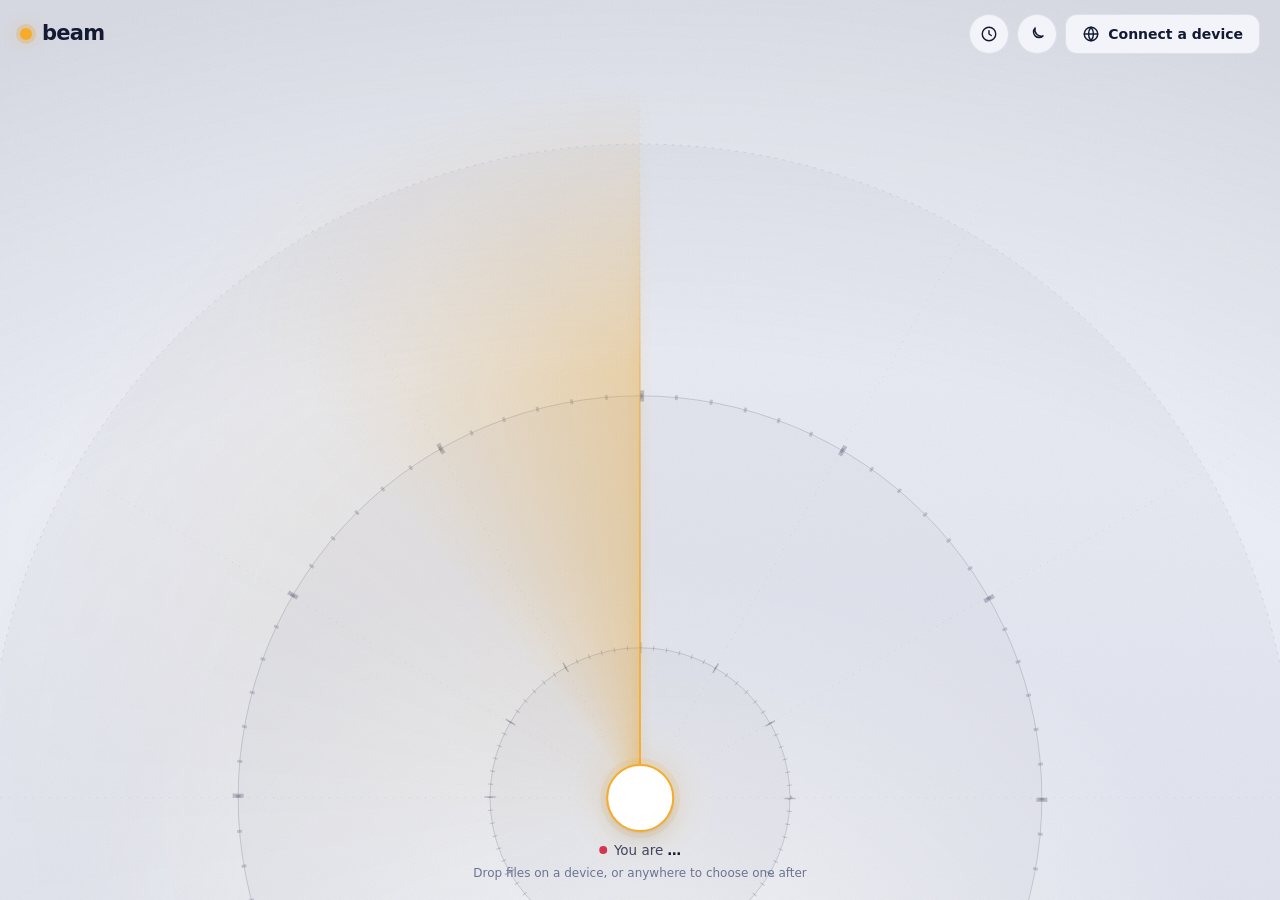
==== web/static/index.html @ 7c1e7cc0 "feat(web): drop files anywhere to stage them, then pick the device Dropping on a peer still sends im" ====
<!DOCTYPE html>
<html lang="en" data-theme="dark">
<head>
  <meta charset="utf-8">
  <meta name="viewport" content="width=device-width, initial-scale=1, viewport-fit=cover">
  <meta name="color-scheme" content="dark light">
  <meta name="theme-color" content="#05070d" media="(prefers-color-scheme: dark)">
  <meta name="theme-color" content="#e6e9f3" media="(prefers-color-scheme: light)">
  <title>beam — drop files between devices</title>
  <link rel="icon" href="data:image/svg+xml,%3Csvg xmlns='http://www.w3.org/2000/svg' viewBox='0 0 32 32'%3E%3Ccircle cx='16' cy='16' r='6' fill='%23F5B84B'/%3E%3Ccircle cx='16' cy='16' r='11' fill='none' stroke='%23F5B84B' stroke-opacity='.45' stroke-width='2'/%3E%3Ccircle cx='16' cy='16' r='15' fill='none' stroke='%23F5B84B' stroke-opacity='.2' stroke-width='1.5'/%3E%3C/svg%3E">
  <script>
    (function () {
      var t = "dark";
      try { t = localStorage.getItem("beam:theme") || (matchMedia("(prefers-color-scheme: light)").matches ? "light" : "dark"); } catch (e) {}
      document.documentElement.dataset.theme = t;
    })();
  </script>
  <link rel="manifest" href="manifest.json">
  <link rel="apple-touch-icon" href="icon-192.png">
  <meta name="mobile-web-app-capable" content="yes">
  <meta name="apple-mobile-web-app-capable" content="yes">
  <meta name="apple-mobile-web-app-title" content="beam">
  <link rel="stylesheet" href="style.css">
</head>
<body>

<div class="app">
  <header class="bar">
    <a class="brand" href="./" aria-label="beam"><span class="brand-mark" aria-hidden="true"></span>beam</a>
    <div class="bar-end">
      <button id="codePill" class="pill" type="button" hidden title="Show the code and QR">
        <span class="pill-dot" aria-hidden="true"></span><span class="pill-label">Code</span><b id="codePillText"></b>
      </button>
      <button id="historyBtn" class="btn btn-ghost btn-icon" type="button" aria-label="Transfer history" title="History">
        <svg class="i" viewBox="0 0 24 24" aria-hidden="true"><path d="M12 21a9 9 0 1 0 0-18 9 9 0 0 0 0 18zM12 7.5V12l3 2"/></svg>
      </button>
      <button id="themeBtn" class="btn btn-ghost btn-icon" type="button" aria-label="Switch to light theme">
        <svg class="i i-sun" viewBox="0 0 24 24" aria-hidden="true"><circle cx="12" cy="12" r="4"/><path d="M12 2v2M12 20v2M2 12h2M20 12h2M4.9 4.9l1.4 1.4M17.7 17.7l1.4 1.4M4.9 19.1l1.4-1.4M17.7 6.3l1.4-1.4"/></svg>
        <svg class="i i-moon" viewBox="0 0 24 24" aria-hidden="true"><path d="M20 14.5A8.5 8.5 0 0 1 9.5 4a7 7 0 1 0 10.5 10.5Z"/></svg>
      </button>
      <button id="netBtn" class="btn btn-ghost" type="button" aria-label="Connect a device on another network">
        <svg class="i" viewBox="0 0 24 24" aria-hidden="true"><circle cx="12" cy="12" r="9"/><path d="M3 12h18M12 3a14 14 0 0 1 0 18M12 3a14 14 0 0 0 0 18"/></svg>
        <span>Connect a device</span>
      </button>
    </div>
  </header>

  <main class="stage">
    <section id="field" class="field" aria-label="Nearby devices">
      <div class="radar" aria-hidden="true">
        <svg id="rings" class="rings"></svg>
        <div id="sweep" class="sweep"></div>
        <div class="pulse"></div>
        <div class="pulse p2"></div>
      </div>
      <svg id="beams" class="beams" aria-hidden="true"></svg>
      <div id="peers" class="peers" role="list"></div>


      <div id="dropHint" class="drop-hint" aria-hidden="true"><span>Drop on a device to send now, or anywhere to pick a device after</span></div>

      <div id="shareBar" class="share-bar" role="status" hidden>
        <span><span id="shareVerb">Tap a device to send</span> <b id="shareWhat"></b></span>
        <button id="shareCancel" class="btn btn-ghost" type="button">Cancel</button>
      </div>

      <div class="self">
        <button id="selfBtn" class="self-btn" type="button" aria-label="Edit your name and avatar">
          <span id="selfNode" class="self-node" aria-hidden="true"><span id="selfEmoji"></span></span>
          <span class="self-edit" aria-hidden="true"><svg class="i" viewBox="0 0 24 24"><path d="M4 20h4L18 10l-4-4L4 16zM13 7l4 4"/></svg></span>
        </button>
        <p class="self-meta">
          <span id="connState" class="conn" data-state="off" role="status" aria-label="Connecting"></span>
          <span>You are <strong id="selfName" class="self-name">…</strong></span>
        </p>
        <p id="selfHint" class="self-hint">Drop files on a device, or anywhere to choose one after</p>
      </div>
    </section>
  </main>
</div>

<aside id="panel" class="panel" hidden aria-label="Transfers">
  <button id="panelToggle" class="panel-head" type="button" aria-expanded="true" aria-controls="panelList">
    <span class="panel-title">Transfers</span>
    <span id="panelSum" class="panel-sum"></span>
    <svg class="i panel-chev" viewBox="0 0 24 24" aria-hidden="true"><path d="M6 9l6 6 6-6"/></svg>
  </button>
  <div class="panel-bar" aria-hidden="true"><i id="panelBar"></i></div>
  <ul id="panelList" class="panel-list"></ul>
</aside>

<dialog id="offerModal" class="modal offer" aria-labelledby="offerTitle">
  <div id="offerEmoji" class="offer-from" aria-hidden="true"></div>
  <h2 id="offerTitle" class="modal-title"><b id="offerSender"></b> wants to send you a file</h2>
  <img id="offerPreview" class="offer-preview" alt="" hidden>
  <div class="offer-file">
    <span id="offerIcon" class="tr-icon" aria-hidden="true"></span>
    <span>
      <span id="offerName" class="offer-name"></span><br>
      <span id="offerSize" class="offer-size"></span>
    </span>
  </div>
  <div class="modal-actions">
    <button id="offerDecline" class="btn btn-ghost" type="button">Decline</button>
    <button id="offerAccept" class="btn btn-primary" type="button" autofocus>Accept</button>
  </div>
  <div class="offer-timer" aria-hidden="true"><i id="offerTimer"></i><span id="offerLeft"></span></div>
  <p id="offerQueue" class="offer-queue" hidden></p>
</dialog>

<dialog id="netModal" class="modal" aria-labelledby="netTitle">
  <h2 id="netTitle" class="modal-title">Connect a device on another network</h2>
  <p class="modal-lead">On the other device, open beam and enter this code, or scan the QR.</p>
  <div class="code-block">
    <output id="roomCode" class="code is-loading" aria-live="polite" aria-label="Your code"><b style="--i:0"></b><b style="--i:1"></b><b style="--i:2"></b><b style="--i:3"></b></output>
    <div id="qr" class="qr" role="img" aria-label="QR code to join this room"></div>
  </div>
  <p class="code-note">
    <span>Expires in <b id="codeLeft" class="code-left">10:00</b> unless someone joins</span>
    <button id="copyLink" class="btn btn-ghost" type="button">
      <svg class="i" viewBox="0 0 24 24" aria-hidden="true"><path d="M10 14a4 4 0 0 0 5.7 0l3-3a4 4 0 0 0-5.7-5.7L11.5 6.8"/><path d="M14 10a4 4 0 0 0-5.7 0l-3 3a4 4 0 0 0 5.7 5.7l1.5-1.5"/></svg>
      Copy link
    </button>
  </p>
  <div class="or" aria-hidden="true">or enter a code from another device</div>
  <form id="joinForm" class="join-row">
    <input id="joinInput" class="join-input" maxlength="4" autocomplete="off" autocapitalize="characters" inputmode="text"
           spellcheck="false" placeholder="ABCD" aria-label="Code from another device">
    <button class="btn btn-primary" type="submit">Join</button>
  </form>
  <button id="netClose" class="modal-x" type="button" aria-label="Close">
    <svg class="i" viewBox="0 0 24 24" aria-hidden="true"><path d="M6 6l12 12M18 6L6 18"/></svg>
  </button>
</dialog>

<dialog id="historyModal" class="modal modal-wide" aria-labelledby="historyTitle">
  <h2 id="historyTitle" class="modal-title">History</h2>
  <p class="modal-lead">Files stay on the device that received them. This list is only on this browser.</p>
  <p id="historyEmpty" class="history-empty">Nothing yet. Files you send or receive show up here.</p>
  <ul id="historyList" class="history-list"></ul>
  <div class="modal-actions">
    <button id="historyClear" class="btn btn-ghost" type="button" hidden>Clear</button>
    <button id="historyClose" class="btn btn-primary" type="button">Close</button>
  </div>
</dialog>

<dialog id="profileModal" class="modal" aria-labelledby="profileTitle">
  <h2 id="profileTitle" class="modal-title">Your device</h2>
  <p class="modal-lead">This is how other devices see you. It stays the same in this browser.</p>
  <div class="prof-row">
    <span id="profPreview" class="prof-preview" aria-hidden="true"></span>
    <span class="prof-field">
      <input id="profName" class="prof-name" maxlength="32" autocomplete="nickname" spellcheck="false" aria-label="Device name" placeholder="Device name" aria-describedby="profCount">
      <span id="profCount" class="prof-count" aria-live="polite">0 / 32</span>
    </span>
  </div>
  <div id="profEmojis" class="emoji-grid" role="radiogroup" aria-label="Avatar"></div>
  <div class="modal-actions">
    <button id="profCancel" class="btn btn-ghost" type="button">Cancel</button>
    <button id="profSave" class="btn btn-primary" type="button">Save</button>
  </div>
</dialog>

<dialog id="snipModal" class="modal" aria-labelledby="snipTitle">
  <h2 id="snipTitle" class="modal-title">Send a note to <b id="snipTo"></b></h2>
  <p class="modal-lead">A link, an address, a one‑time code. It shows up on their screen right away.</p>
  <textarea id="snipText" class="snip-text" rows="4" maxlength="8000" placeholder="Type or paste here" aria-label="Note"></textarea>
  <p class="snip-count"><span id="snipCount">0</span> / 8000</p>
  <div class="modal-actions">
    <button id="snipCancel" class="btn btn-ghost" type="button">Cancel</button>
    <button id="snipSend" class="btn btn-primary" type="button">Send note</button>
  </div>
</dialog>

<dialog id="snipRecvModal" class="modal" aria-labelledby="snipRecvTitle">
  <h2 id="snipRecvTitle" class="modal-title">Note from <b id="snipFrom"></b></h2>
  <pre id="snipRecvText" class="snip-recv" tabindex="0"></pre>
  <div class="modal-actions">
    <button id="snipRecvClose" class="btn btn-ghost" type="button">Close</button>
    <a id="snipOpen" class="btn btn-ghost" target="_blank" rel="noopener noreferrer" hidden>Open link</a>
    <button id="snipCopy" class="btn btn-primary" type="button">Copy</button>
  </div>
</dialog>

<div id="tabGate" class="gate" role="dialog" aria-modal="true" aria-labelledby="gateTitle" hidden>
  <div class="gate-card">
    <span class="brand-mark" aria-hidden="true"></span>
    <h2 id="gateTitle" class="modal-title">beam is open in another tab</h2>
    <p id="gateBody" class="modal-lead"></p>
    <div class="modal-actions">
      <button id="gateUse" class="btn btn-primary" type="button">Use this tab instead</button>
    </div>
  </div>
</div>

<div id="toasts" class="toasts" aria-live="polite" popover="manual"></div>
<input type="file" id="filePicker" multiple hidden>

<template id="peerT">
  <div class="peer" role="listitem">
    <div class="peer-body">
      <button class="peer-hit" type="button">
        <span class="avatar">
          <svg class="ring" viewBox="0 0 100 100" aria-hidden="true">
            <circle class="ring-track" cx="50" cy="50" r="46"></circle>
            <circle class="ring-fill" cx="50" cy="50" r="46"></circle>
          </svg>
          <span class="peer-emoji" aria-hidden="true"></span>
          <span class="peer-pct" hidden></span>
          <span class="peer-dir" aria-hidden="true"></span>
        </span>
        <span class="peer-name"></span>
        <span class="peer-sub"></span>
      </button>
      <button class="note-btn" type="button">
        <svg class="i" viewBox="0 0 24 24" aria-hidden="true"><path d="M4 5h16v11H9l-5 4z"/><path d="M8 9h8M8 12.5h5"/></svg>
      </button>
    </div>
  </div>
</template>

<template id="rowT">
  <li class="tr">
    <span class="tr-icon" aria-hidden="true"></span>
    <span class="tr-name"></span>
    <span class="tr-meta"></span>
    <span class="tr-tags"></span>
    <span class="tr-act"></span>
    <svg class="tr-graph" viewBox="0 0 100 24" preserveAspectRatio="none" aria-hidden="true" hidden><polygon points=""></polygon><polyline points=""></polyline></svg>
    <span class="tr-bar" aria-hidden="true"><i></i></span>
  </li>
</template>

<script src="qr.min.js"></script>
<script type="module" src="js/app.js"></script>
</body>
</html>
---- web/static/style.css ----
:root {
  color-scheme: dark;
  --bg-0: #05070d;
  --bg-1: #0b1020;
  --bg-2: #141c38;
  --surface: #121829;
  --surface-2: #192139;
  --surface-3: #222c4b;
  --edge: rgba(215, 225, 255, 0.09);
  --edge-2: rgba(215, 225, 255, 0.16);
  --ink: #edf0fb;
  --ink-2: #c2c8dd;
  --muted: #858ca8;
  --beam: #ffc466;
  --beam-2: #ffb340;
  --beam-ink: #1c1300;
  --beam-text: #ffc466;
  --beam-10: rgba(255, 196, 102, 0.10);
  --beam-20: rgba(255, 196, 102, 0.20);
  --beam-40: rgba(255, 196, 102, 0.40);
  --ok: #52e3a0;
  --ok-20: rgba(82, 227, 160, 0.22);
  --bad: #ff7b8c;
  --bad-20: rgba(255, 123, 140, 0.22);
  --ring: rgba(215, 225, 255, 0.09);
  --ring-2: rgba(215, 225, 255, 0.16);
  --tick: rgba(215, 225, 255, 0.22);
  --zone: rgba(215, 225, 255, 0.022);
  --sweep-trail: rgba(255, 196, 102, 0.05);
  --sweep-edge: rgba(255, 196, 102, 0.30);
  --vignette: rgba(0, 0, 0, 0.42);
  --pulse-a: rgba(255, 196, 102, 0.14);
  --pulse-b: rgba(255, 196, 102, 0.34);
  --shadow-1: 0 1px 2px rgba(0, 0, 0, 0.4), 0 10px 28px -10px rgba(0, 0, 0, 0.55);
  --shadow-2: 0 2px 4px rgba(0, 0, 0, 0.4), 0 28px 64px -18px rgba(0, 0, 0, 0.75);
  --noise-a: 0.05;
  --font: "Inter Variable", Inter, "SF Pro Text", -apple-system, "Segoe UI Variable Text", "Segoe UI", Roboto, system-ui, sans-serif;
  --mono: ui-monospace, "SF Mono", "Cascadia Code", "JetBrains Mono", Menlo, Consolas, monospace;
  --r-sm: 10px;
  --r-md: 14px;
  --r-lg: 20px;
  --r-xl: 28px;
  --ease: cubic-bezier(0.22, 1, 0.36, 1);
  --spring: cubic-bezier(0.34, 1.4, 0.64, 1);
  --fast: 140ms;
  --base: 240ms;
  --slow: 520ms;
  --safe-t: env(safe-area-inset-top, 0px);
  --safe-b: env(safe-area-inset-bottom, 0px);
}

[data-theme="light"] {
  color-scheme: light;
  --bg-0: #e6e9f3;
  --bg-1: #f3f5fb;
  --bg-2: #ffffff;
  --surface: #ffffff;
  --surface-2: #f2f4fa;
  --surface-3: #e7eaf4;
  --edge: rgba(20, 28, 60, 0.09);
  --edge-2: rgba(20, 28, 60, 0.16);
  --ink: #131a32;
  --ink-2: #3d4566;
  --muted: #6b7391;
  --beam: #f7ab2a;
  --beam-2: #e99a10;
  --beam-text: #9a6300;
  --beam-10: rgba(233, 154, 16, 0.10);
  --beam-20: rgba(233, 154, 16, 0.22);
  --beam-40: rgba(233, 154, 16, 0.42);
  --ok: #128a52;
  --ok-20: rgba(18, 138, 82, 0.16);
  --bad: #d3364f;
  --bad-20: rgba(211, 54, 79, 0.15);
  --ring: rgba(20, 28, 60, 0.09);
  --ring-2: rgba(20, 28, 60, 0.16);
  --tick: rgba(20, 28, 60, 0.22);
  --zone: rgba(20, 28, 60, 0.025);
  --sweep-trail: rgba(233, 154, 16, 0.05);
  --sweep-edge: rgba(233, 154, 16, 0.32);
  --vignette: rgba(20, 28, 60, 0.12);
  --pulse-a: rgba(233, 154, 16, 0.08);
  --pulse-b: rgba(233, 154, 16, 0.2);
  --shadow-1: 0 1px 2px rgba(20, 28, 60, 0.08), 0 10px 28px -10px rgba(20, 28, 60, 0.2);
  --shadow-2: 0 2px 4px rgba(20, 28, 60, 0.08), 0 28px 64px -18px rgba(20, 28, 60, 0.35);
  --noise-a: 0.07;
}

*, *::before, *::after { box-sizing: border-box; }
[hidden] { display: none !important; }

html, body { height: 100%; }

body {
  margin: 0;
  font: 15px/1.5 var(--font);
  color: var(--ink);
  background:
    radial-gradient(70vmax 50vmax at 50% 108%, var(--bg-2) 0%, transparent 65%),
    linear-gradient(180deg, var(--bg-1) 0%, var(--bg-0) 100%);
  background-attachment: fixed;
  overflow: hidden;
  -webkit-tap-highlight-color: transparent;
  -webkit-font-smoothing: antialiased;
  text-rendering: optimizeLegibility;
  transition: background var(--slow) ease, color var(--slow) ease;
}

body::before {
  content: "";
  position: fixed;
  inset: 0;
  z-index: 0;
  pointer-events: none;
  opacity: var(--noise-a);
  background-image: url("data:image/svg+xml,%3Csvg xmlns='http://www.w3.org/2000/svg' width='180' height='180'%3E%3Cfilter id='n'%3E%3CfeTurbulence type='fractalNoise' baseFrequency='0.85' numOctaves='2' stitchTiles='stitch'/%3E%3CfeColorMatrix type='saturate' values='0'/%3E%3C/filter%3E%3Crect width='100%25' height='100%25' filter='url(%23n)'/%3E%3C/svg%3E");
}

.i { width: 18px; height: 18px; fill: none; stroke: currentColor; stroke-width: 1.9; stroke-linecap: round; stroke-linejoin: round; flex: 0 0 auto; }
.mono { font-family: var(--mono); font-variant-numeric: tabular-nums; }
.muted { color: var(--muted); }
.sr-only { position: absolute; width: 1px; height: 1px; overflow: hidden; clip: rect(0 0 0 0); white-space: nowrap; }

:focus-visible { outline: 2px solid var(--beam); outline-offset: 3px; border-radius: 6px; }

.btn {
  appearance: none;
  font: inherit;
  font-weight: 600;
  font-size: 14px;
  color: var(--ink);
  border: 1px solid transparent;
  border-radius: 12px;
  height: 40px;
  padding: 0 16px;
  cursor: pointer;
  display: inline-flex;
  align-items: center;
  justify-content: center;
  gap: 8px;
  white-space: nowrap;
  user-select: none;
  transition: transform var(--fast) ease, background var(--fast) ease, border-color var(--fast) ease, box-shadow var(--fast) ease, filter var(--fast) ease;
}
.btn:active { transform: scale(0.96); }
.btn:disabled { opacity: 0.5; cursor: default; }

.btn-primary {
  background: linear-gradient(180deg, var(--beam) 0%, var(--beam-2) 100%);
  color: var(--beam-ink);
  box-shadow: inset 0 1px 0 rgba(255, 255, 255, 0.35), 0 8px 20px -8px var(--beam-40);
}
.btn-primary:hover { filter: brightness(1.06); }

.btn-ghost { background: var(--surface-2); border-color: var(--edge); }
.btn-ghost:hover { background: var(--surface-3); border-color: var(--edge-2); }

.btn-icon { width: 40px; padding: 0; border-radius: 50%; }

.btn-danger { background: var(--bad-20); color: var(--bad); }
.btn-danger:hover { filter: brightness(1.1); }

.app {
  position: relative;
  z-index: 1;
  height: 100dvh;
  display: flex;
  flex-direction: column;
}
.app::after { content: ""; position: absolute; inset: 0; z-index: -1; pointer-events: none; background: radial-gradient(115% 105% at 50% 100%, transparent 58%, var(--vignette) 100%); }

.bar {
  display: flex;
  align-items: center;
  justify-content: space-between;
  gap: 12px;
  padding: calc(14px + var(--safe-t)) 20px 6px;
}

.brand {
  display: inline-flex;
  align-items: center;
  gap: 10px;
  font-weight: 800;
  font-size: 21px;
  letter-spacing: -0.035em;
  color: var(--ink);
  text-decoration: none;
  user-select: none;
}
.brand-mark {
  width: 12px;
  height: 12px;
  border-radius: 50%;
  background: var(--beam);
  box-shadow: 0 0 0 4px var(--beam-20), 0 0 18px var(--beam-40);
}

.bar-end { display: flex; align-items: center; gap: 8px; }

.pill {
  appearance: none;
  font: inherit;
  font-size: 13px;
  color: var(--ink-2);
  background: var(--beam-10);
  border: 1px solid var(--beam-20);
  border-radius: 999px;
  height: 34px;
  padding: 0 12px 0 10px;
  display: inline-flex;
  align-items: center;
  gap: 8px;
  cursor: pointer;
  animation: pop var(--base) var(--spring) both;
}
.pill b { font-family: var(--mono); font-weight: 700; color: var(--beam-text); letter-spacing: 0.1em; }
.pill-dot { width: 7px; height: 7px; border-radius: 50%; background: var(--beam); box-shadow: 0 0 8px var(--beam); }

#themeBtn .i-moon, [data-theme="light"] #themeBtn .i-sun { display: none; }
[data-theme="light"] #themeBtn .i-moon { display: block; }

.stage { flex: 1; min-height: 0; display: flex; }

.field {
  position: relative;
  flex: 1;
  min-height: 0;
  overflow: hidden;
}

.radar, .beams, .peers { position: absolute; inset: 0; }
.radar { pointer-events: none; opacity: 0; animation: fade-in 1200ms ease 100ms both; }
.rings { width: 100%; height: 100%; display: block; overflow: visible; }
.zone { fill: var(--zone); stroke: none; }
.ring-line { fill: none; stroke: var(--ring-2); stroke-width: 1; }
.ring-line.is-outer { stroke: var(--ring); stroke-dasharray: 3 5; }
.tick { fill: none; stroke: var(--tick); stroke-width: 5; stroke-dasharray: 0.4 4.6; opacity: 0.8; }
.tick-major { fill: none; stroke: var(--tick); stroke-width: 11; stroke-dasharray: 0.6 29.4; }
.spoke { stroke: var(--ring); stroke-width: 1; stroke-dasharray: 1 7; }

.sweep {
  position: absolute;
  border-radius: 50%;
  background: conic-gradient(from 0deg, transparent 0deg, transparent 240deg, var(--sweep-trail) 320deg, var(--sweep-edge) 360deg);
  -webkit-mask: radial-gradient(circle closest-side, #000 60%, transparent 100%);
  mask: radial-gradient(circle closest-side, #000 60%, transparent 100%);
  animation: spin 7s linear infinite;
  transition: opacity var(--slow) ease;
}
.sweep::after {
  content: "";
  position: absolute;
  left: calc(50% - 1px);
  top: 0;
  width: 2px;
  height: 50%;
  background: linear-gradient(to top, var(--beam), var(--beam-40) 50%, transparent 92%);
  box-shadow: 0 0 12px var(--beam-40);
}
.field.has-peers .sweep { opacity: 0.55; }

.pulse {
  position: absolute;
  width: var(--d, 600px);
  height: var(--d, 600px);
  margin: calc(var(--d, 600px) / -2) 0 0 calc(var(--d, 600px) / -2);
  border-radius: 50%;
  background: radial-gradient(circle closest-side, transparent 93%, var(--pulse-a) 96.5%, var(--pulse-b) 98.2%, transparent 100%);
  opacity: 0;
  animation: pulse 4.4s ease-out infinite;
}
.pulse.p2 { animation-delay: -2.2s; }
.field.has-peers .pulse { animation-duration: 7s; }
.field.has-peers .pulse.p2 { animation-delay: -3.5s; }

.beams { pointer-events: none; overflow: visible; }
.beams line { stroke-linecap: round; }
.beam-glow { stroke: var(--beam); stroke-width: 16; opacity: 0.16; filter: blur(6px); }
.beam-base { stroke: var(--beam); stroke-width: 2; opacity: 0.45; stroke-dasharray: 1; stroke-dashoffset: 1; animation: draw 600ms var(--ease) forwards; }
.beam-line { stroke: var(--beam); stroke-width: 2.5; stroke-dasharray: 4 12; animation: flow 600ms linear infinite; opacity: 0.9; }
.beam.is-recv .beam-line { animation-direction: reverse; }
.beam-dot { fill: var(--beam); r: 4; filter: drop-shadow(0 0 6px var(--beam)); animation: travel 1.3s linear infinite; }
.beam-dot:nth-child(5) { animation-delay: -0.43s; }
.beam-dot:nth-child(6) { animation-delay: -0.87s; }
.beam { animation: fade-in var(--base) ease both; }
.self-node.is-busy { animation: glow 1.8s ease-in-out infinite; }
.self-node.flash-link { animation: pulse-link 900ms ease; }
.peer.flash-link .avatar { animation: pulse-link 900ms ease; border-color: var(--beam); }

.self {
  position: absolute;
  left: 50%;
  bottom: calc(18px + var(--safe-b));
  transform: translateX(-50%);
  display: flex;
  flex-direction: column;
  align-items: center;
  gap: 8px;
  z-index: 3;
  text-align: center;
  animation: rise var(--slow) var(--ease) backwards;
  transition: bottom var(--base) var(--ease), opacity var(--base) ease;
}
.self-btn { appearance: none; background: none; border: 0; padding: 0; position: relative; cursor: pointer; border-radius: 50%; color: inherit; }
.self-btn:hover .self-node { transform: scale(1.05); }
.self-edit {
  position: absolute;
  right: -2px;
  bottom: -2px;
  width: 24px;
  height: 24px;
  border-radius: 50%;
  background: var(--surface-2);
  border: 1px solid var(--edge-2);
  color: var(--muted);
  display: grid;
  place-items: center;
  opacity: 0;
  transform: scale(0.8);
  transition: opacity var(--fast), transform var(--base) var(--spring);
}
.self-edit .i { width: 13px; height: 13px; }
.self-btn:hover .self-edit, .self-btn:focus-visible .self-edit { opacity: 1; transform: none; }
@media (hover: none) { .self-edit { opacity: 1; transform: none; } }
.self-node {
  transition: transform var(--base) var(--spring), box-shadow var(--base);
  width: 68px;
  height: 68px;
  border-radius: 50%;
  background: var(--surface);
  border: 2px solid var(--beam);
  box-shadow: 0 0 0 6px var(--beam-10), 0 0 44px var(--beam-20), var(--shadow-1);
  display: grid;
  place-items: center;
  font-size: 30px;
  line-height: 1;
}
.self-meta { margin: 0; font-size: 13.5px; color: var(--ink-2); display: flex; align-items: center; gap: 7px; }
.self-name { color: var(--ink); font-weight: 650; }
.self-hint { margin: -4px 0 0; font-size: 12px; color: var(--muted); }
.share-bar { position: absolute; top: 14px; left: 50%; transform: translateX(-50%); z-index: 4; display: flex; align-items: center; gap: 12px; padding: 8px 8px 8px 16px; border-radius: 999px; background: var(--surface-2); border: 1px solid var(--edge); font-size: 13.5px; max-width: calc(100% - 32px); white-space: nowrap; }
.share-bar b { overflow: hidden; text-overflow: ellipsis; }

.conn { width: 8px; height: 8px; border-radius: 50%; background: var(--ok); box-shadow: 0 0 8px var(--ok); transition: background var(--base), box-shadow var(--base); }
.conn[data-state="off"] { background: var(--bad); box-shadow: none; animation: blink 1.1s ease infinite; }

.peers { pointer-events: none; }

.peer {
  --x: 50%;
  --y: 50%;
  position: absolute;
  left: 0;
  top: 0;
  width: 116px;
  transform: translate(calc(var(--x) - 50%), calc(var(--y) - 50%));
  transition: transform var(--slow) var(--spring);
  pointer-events: auto;
  will-change: transform;
}
.peer-body { display: flex; flex-direction: column; align-items: center; animation: peer-in var(--slow) var(--spring) both; }
.peer.is-leaving { pointer-events: none; }
.peer.is-leaving .peer-body { animation: peer-out var(--base) ease both; }

.peer-hit {
  appearance: none;
  font: inherit;
  color: inherit;
  background: none;
  border: 0;
  padding: 10px 6px 8px;
  width: 100%;
  border-radius: var(--r-lg);
  cursor: pointer;
  display: flex;
  flex-direction: column;
  align-items: center;
  gap: 9px;
  transition: background var(--fast) ease;
}
.peer-hit:hover { background: var(--beam-10); }
.peer-hit:focus-visible { outline-offset: -2px; }

.avatar {
  position: relative;
  width: 76px;
  height: 76px;
  border-radius: 50%;
  background: var(--surface);
  border: 1px solid var(--edge-2);
  box-shadow: var(--shadow-1);
  display: grid;
  place-items: center;
  transition: transform var(--base) var(--spring), box-shadow var(--base) ease, border-color var(--fast) ease;
}
.peer-hit:hover .avatar { transform: translateY(-3px); box-shadow: 0 0 0 4px var(--beam-10), var(--shadow-2); border-color: var(--beam-40); }
.peer-emoji { font-size: 34px; line-height: 1; transition: opacity var(--base), transform var(--base) var(--spring); }
.peer-pct { position: absolute; inset: 0; display: grid; place-items: center; font-size: 15px; font-weight: 700; letter-spacing: -0.02em; font-variant-numeric: tabular-nums; }
.peer-dir { position: absolute; right: -2px; bottom: -2px; width: 24px; height: 24px; border-radius: 50%; background: var(--beam); color: var(--beam-ink); display: none; place-items: center; box-shadow: 0 0 0 2px var(--surface); }
.peer-dir .i { width: 14px; height: 14px; stroke-width: 2.4; }

.ring { position: absolute; inset: -7px; width: calc(100% + 14px); height: calc(100% + 14px); transform: rotate(-90deg); }
.ring circle { fill: none; stroke-width: 4; stroke-linecap: round; }
.ring-track { stroke: transparent; transition: stroke var(--base); }
.ring-fill { stroke: var(--beam); stroke-dasharray: 289; stroke-dashoffset: 289; transition: stroke-dashoffset 200ms linear; }

.peer.is-busy .ring-track { stroke: var(--ring-2); }
.peer.is-busy .avatar { border-color: var(--beam-40); box-shadow: 0 0 0 6px var(--beam-10), 0 0 40px var(--beam-20), var(--shadow-1); }
.peer.is-busy .peer-emoji { opacity: 0.12; transform: scale(0.85); }
.peer.is-busy .peer-dir { display: grid; }
.peer.is-busy .peer-sub { color: var(--beam-text); }
.peer.is-waiting .ring-fill { stroke-dasharray: 34 255; animation: orbit 1.3s linear infinite; }

.peer-name { font-weight: 650; font-size: 13.5px; line-height: 1.2; max-width: 100%; text-align: center; text-wrap: balance; }
.peer-sub { font-size: 12px; color: var(--muted); min-height: 16px; display: flex; align-items: center; gap: 5px; font-variant-numeric: tabular-nums; white-space: nowrap; }
.peer-sub .i { width: 13px; height: 13px; }

.peer.is-target .avatar, .peer.is-target .peer-hit:hover .avatar {
  transform: scale(1.1);
  border-color: var(--beam);
  box-shadow: 0 0 0 5px var(--beam-20), 0 0 40px var(--beam-20);
}
.peer.flash-ok .avatar { animation: pulse-ok 900ms ease; }
.peer.flash-bad .avatar { animation: shake 400ms ease; }

.note-btn {
  position: absolute;
  top: 4px;
  right: 8px;
  width: 30px;
  height: 30px;
  border-radius: 50%;
  border: 1px solid var(--edge);
  background: var(--surface);
  color: var(--muted);
  cursor: pointer;
  display: grid;
  place-items: center;
  opacity: 0;
  transform: scale(0.8);
  transition: opacity var(--fast), transform var(--base) var(--spring), color var(--fast), border-color var(--fast);
}
.note-btn .i { width: 15px; height: 15px; }
.peer:hover .note-btn, .peer:focus-within .note-btn { opacity: 1; transform: scale(1); }
.note-btn:hover { color: var(--beam-text); border-color: var(--beam-40); }

.field.is-grid .peers {
  inset: 0 0 132px;
  display: grid;
  grid-template-columns: repeat(auto-fill, minmax(116px, 1fr));
  align-content: start;
  justify-items: center;
  gap: 4px;
  padding: 12px 16px;
  overflow-y: auto;
  pointer-events: auto;
  scrollbar-width: thin;
  scrollbar-color: var(--edge-2) transparent;
}
.field.is-grid .peer { position: static; transform: none; will-change: auto; }
.field.is-grid .radar, .field.is-grid .beams { display: none; }

.drop-hint {
  position: absolute;
  inset: 12px;
  border: 2px dashed var(--beam-40);
  border-radius: var(--r-xl);
  background: var(--beam-10);
  display: grid;
  place-items: start center;
  padding-top: 18px;
  opacity: 0;
  pointer-events: none;
  transition: opacity var(--base) ease;
  z-index: 2;
}
.drop-hint span { background: var(--surface); border: 1px solid var(--edge-2); padding: 8px 14px; border-radius: 999px; font-weight: 600; font-size: 13.5px; box-shadow: var(--shadow-1); }
body.is-dragging .drop-hint { opacity: 1; }
body.is-dragging .peer .avatar { animation: breathe 1.4s ease-in-out infinite; }
body.is-dragging .note-btn { display: none; }


.panel {
  position: fixed;
  right: 16px;
  bottom: calc(16px + var(--safe-b));
  width: min(392px, calc(100vw - 32px));
  background: color-mix(in srgb, var(--surface) 86%, transparent);
  -webkit-backdrop-filter: blur(20px) saturate(1.4);
  backdrop-filter: blur(20px) saturate(1.4);
  border: 1px solid var(--edge-2);
  border-radius: var(--r-lg);
  box-shadow: var(--shadow-2);
  z-index: 30;
  overflow: hidden;
  animation: rise var(--base) var(--ease) both;
}

.panel-head {
  appearance: none;
  font: inherit;
  color: inherit;
  background: none;
  border: 0;
  width: 100%;
  display: flex;
  align-items: center;
  gap: 10px;
  padding: 12px 12px 12px 16px;
  cursor: pointer;
  text-align: left;
}
.panel-head:focus-visible { outline-offset: -3px; }
.panel-title { font-weight: 700; font-size: 14px; }
.panel-sum { margin-left: auto; color: var(--muted); font-size: 12.5px; font-variant-numeric: tabular-nums; overflow: hidden; text-overflow: ellipsis; white-space: nowrap; min-width: 0; }
.panel-chev { color: var(--muted); transition: transform var(--base) var(--ease); }
.panel.is-collapsed .panel-chev { transform: rotate(180deg); }

.panel-bar { height: 2px; background: var(--surface-3); }
.panel-bar i { display: block; height: 100%; width: 0; background: var(--beam); transition: width 200ms linear; }

.panel-list { list-style: none; margin: 0; padding: 4px 8px 8px; max-height: min(340px, 46dvh); overflow-y: auto; scrollbar-width: thin; scrollbar-color: var(--edge-2) transparent; }
.panel.is-collapsed .panel-list { display: none; }

.tr {
  display: grid;
  grid-template-columns: 36px minmax(0, 1fr) auto;
  grid-template-rows: auto auto;
  column-gap: 12px;
  row-gap: 3px;
  align-items: center;
  padding: 8px;
  border-radius: var(--r-md);
  animation: pop var(--base) var(--spring) both;
}
.tr.is-leaving { animation: fade-out var(--base) ease both; }
.tr-icon { grid-row: 1 / 3; width: 36px; height: 36px; border-radius: 10px; background: var(--surface-2); border: 1px solid var(--edge); color: var(--ink-2); display: grid; place-items: center; }
.tr-icon .i { width: 18px; height: 18px; }
.tr.is-done .tr-icon { background: var(--ok-20); color: var(--ok); border-color: transparent; }
.tr.is-failed .tr-icon { background: var(--bad-20); color: var(--bad); border-color: transparent; }
.tr-name { font-weight: 600; font-size: 13.5px; overflow: hidden; text-overflow: ellipsis; white-space: nowrap; }
.tr-meta { grid-column: 2; font-size: 12px; color: var(--muted); font-variant-numeric: tabular-nums; white-space: nowrap; overflow: hidden; text-overflow: ellipsis; }
.tr.is-done .tr-meta { color: var(--ok); }
.tr.is-failed .tr-meta { color: var(--bad); }
.tr-tags { grid-column: 2; font-family: var(--mono); font-size: 11px; color: var(--muted); letter-spacing: 0.04em; white-space: nowrap; }
.tr-tags:empty { display: none; }
.tr-act { grid-row: 1 / 3; grid-column: 3; display: flex; gap: 4px; }
.tr-act .btn { height: 30px; padding: 0 10px; font-size: 12.5px; border-radius: 9px; }
.tr-act .btn-icon { width: 30px; padding: 0; }
.tr-act .i { width: 15px; height: 15px; }
.tr-bar { grid-column: 2 / 4; height: 3px; border-radius: 2px; background: var(--surface-3); overflow: hidden; margin-top: 3px; }
.tr-bar i { display: block; height: 100%; width: 0; background: var(--beam); border-radius: 2px; transition: width 200ms linear; }
.tr.is-waiting .tr-bar i { width: 30%; animation: slide 1.2s ease-in-out infinite; }
.tr.is-done .tr-bar, .tr.is-failed .tr-bar { display: none; }

.modal {
  border: 1px solid var(--edge-2);
  border-radius: var(--r-xl);
  background: var(--surface);
  color: var(--ink);
  padding: 28px;
  width: min(440px, calc(100vw - 32px));
  max-height: calc(100dvh - 32px);
  box-shadow: var(--shadow-2);
  position: relative;
  margin: auto;
}
.modal::backdrop { background: rgba(3, 5, 12, 0.55); -webkit-backdrop-filter: blur(6px); backdrop-filter: blur(6px); }
.modal[open] { animation: modal-in var(--base) var(--ease) both; }
.modal[open]::backdrop { animation: fade-in var(--base) ease both; }

.modal-wide { width: min(520px, calc(100vw - 32px)); }
.history-empty { margin: 18px 0 0; padding: 22px; text-align: center; color: var(--muted); font-size: 14px; background: var(--surface-2); border-radius: var(--r-md); }
.history-list { list-style: none; margin: 14px 0 0; padding: 0; max-height: min(420px, 55dvh); overflow-y: auto; scrollbar-width: thin; scrollbar-color: var(--edge-2) transparent; }
.history-list .tr { animation: none; }
.history-list .tr-meta { white-space: normal; }
.history-list .tr .tr-act .btn { height: 30px; padding: 0 10px; font-size: 12.5px; border-radius: 9px; }
.history-list .tr .tr-act .i { width: 15px; height: 15px; }
.modal-title { font-size: 19px; font-weight: 700; letter-spacing: -0.02em; line-height: 1.25; margin: 0 0 6px; text-wrap: balance; }
.modal-title b { color: var(--beam-text); font-weight: 700; }
.modal-lead { margin: 0; color: var(--muted); font-size: 14px; }
.modal-actions { display: flex; justify-content: flex-end; gap: 10px; margin-top: 22px; }
.modal-actions .btn { min-width: 96px; }
.modal-x ~ .modal-title, .modal:has(.modal-x) .modal-title { padding-right: 40px; }
.modal-x {
  position: absolute;
  top: 14px;
  right: 14px;
  width: 34px;
  height: 34px;
  border-radius: 50%;
  border: 0;
  background: var(--surface-2);
  color: var(--muted);
  cursor: pointer;
  display: grid;
  place-items: center;
  transition: background var(--fast), color var(--fast);
}
.modal-x:hover { background: var(--surface-3); color: var(--ink); }
.modal-x .i { width: 16px; height: 16px; }

.offer { text-align: center; }
.offer-from { width: 72px; height: 72px; margin: 0 auto 14px; border-radius: 50%; background: var(--surface-2); border: 1px solid var(--edge-2); display: grid; place-items: center; font-size: 34px; line-height: 1; animation: pop var(--slow) var(--spring) both; }
.offer-preview { display: block; max-width: 100%; max-height: 220px; margin: 18px auto 0; border-radius: var(--r-md); border: 1px solid var(--edge); background: var(--surface-2); object-fit: contain; }
.offer-preview[hidden] { display: none; }
.offer-preview + .offer-file { margin-top: 10px; }
.offer-file { display: flex; align-items: center; gap: 12px; text-align: left; background: var(--surface-2); border: 1px solid var(--edge); border-radius: var(--r-md); padding: 12px 14px; margin-top: 18px; }
.offer-file .tr-icon { flex: 0 0 auto; grid-row: auto; }
.offer-name { font-weight: 600; overflow-wrap: anywhere; line-height: 1.3; }
.offer-size { font-size: 12.5px; color: var(--muted); font-variant-numeric: tabular-nums; }
.offer-timer { display: flex; align-items: center; gap: 10px; margin-top: 14px; font-size: 12px; color: var(--muted); font-variant-numeric: tabular-nums; }
.offer-timer i { flex: 1; height: 3px; border-radius: 2px; background: var(--surface-3); overflow: hidden; }
.offer-timer i::after { content: ""; display: block; height: 100%; background: var(--muted); transform-origin: left; transform: scaleX(var(--left, 1)); transition: transform 1s linear; }
.offer-queue { font-size: 12px; color: var(--muted); margin: 8px 0 0; }
.offer .modal-actions { justify-content: center; }
.offer .modal-actions .btn { flex: 1; }

.code-block { display: flex; align-items: center; justify-content: space-between; gap: 20px; margin: 20px 0 8px; }
.code { display: flex; gap: 8px; }
.code b {
  --i: 0;
  width: 54px;
  height: 68px;
  border-radius: 14px;
  background: var(--surface-2);
  border: 1px solid var(--edge);
  display: grid;
  place-items: center;
  font: 700 32px/1 var(--mono);
  color: var(--beam-text);
  animation: cell-in var(--slow) var(--spring) both;
  animation-delay: calc(var(--i) * 70ms);
}
.code.is-loading b { color: transparent; animation: shimmer 1.2s ease-in-out infinite; animation-delay: calc(var(--i) * 120ms); }
.qr { background: #fff; border-radius: 12px; padding: 8px; line-height: 0; flex: 0 0 auto; min-width: 112px; min-height: 112px; animation: pop var(--slow) var(--spring) both; }
.qr svg { width: 96px; height: 96px; display: block; }
.code-left { font-family: var(--mono); font-variant-numeric: tabular-nums; color: var(--ink); }
.code-note { display: flex; align-items: center; gap: 10px; font-size: 12.5px; color: var(--muted); margin: 0; }
.code-note .btn { margin-left: auto; height: 32px; padding: 0 12px; font-size: 12.5px; border-radius: 9px; }
.code-note .btn .i { width: 15px; height: 15px; }

.or { display: flex; align-items: center; gap: 12px; margin: 22px 0 14px; color: var(--muted); font-size: 12.5px; }
.or::before, .or::after { content: ""; flex: 1; height: 1px; background: var(--edge); }

.join-row { display: flex; gap: 10px; }
.join-input {
  flex: 1;
  min-width: 0;
  height: 48px;
  font: 600 22px var(--mono);
  letter-spacing: 0.5em;
  text-indent: 0.5em;
  text-transform: uppercase;
  text-align: center;
  background: var(--surface-2);
  color: var(--ink);
  border: 1px solid var(--edge-2);
  border-radius: 12px;
  transition: border-color var(--fast), box-shadow var(--fast);
}
.join-input::placeholder { color: var(--muted); letter-spacing: 0.5em; opacity: 0.6; }
.join-input:focus { outline: 0; border-color: var(--beam); box-shadow: 0 0 0 4px var(--beam-20); }
.join-input.is-bad { border-color: var(--bad); animation: shake 400ms ease; }
.join-row .btn { height: 48px; padding: 0 20px; }

.prof-row { display: flex; align-items: center; gap: 12px; margin-top: 18px; }
.prof-preview { width: 56px; height: 56px; flex: 0 0 auto; border-radius: 50%; background: var(--surface-2); border: 1px solid var(--edge-2); display: grid; place-items: center; font-size: 28px; line-height: 1; }
.prof-field { position: relative; flex: 1; min-width: 0; display: flex; }
.prof-count { position: absolute; right: 12px; top: 50%; transform: translateY(-50%); font-size: 12px; color: var(--muted); font-variant-numeric: tabular-nums; pointer-events: none; }
.prof-count.is-full { color: var(--beam-text); }
.prof-name {
  flex: 1;
  min-width: 0;
  height: 48px;
  font: 600 17px var(--font);
  padding: 0 64px 0 14px;
  background: var(--surface-2);
  color: var(--ink);
  border: 1px solid var(--edge-2);
  border-radius: 12px;
  transition: border-color var(--fast), box-shadow var(--fast);
}
.prof-name:focus { outline: 0; border-color: var(--beam); box-shadow: 0 0 0 4px var(--beam-20); }
.emoji-grid { display: grid; grid-template-columns: repeat(8, 1fr); gap: 6px; margin-top: 16px; max-height: 232px; overflow: hidden auto; padding: 2px; scrollbar-width: thin; scrollbar-color: var(--edge-2) transparent; }
.emoji-grid button {
  appearance: none;
  aspect-ratio: 1;
  font-size: 22px;
  line-height: 1;
  border-radius: 10px;
  background: var(--surface-2);
  border: 1px solid transparent;
  cursor: pointer;
  display: grid;
  place-items: center;
  transition: transform var(--fast), border-color var(--fast), background var(--fast);
}
.emoji-grid button:hover { transform: scale(1.1); background: var(--surface-3); }
.emoji-grid button[aria-checked="true"] { border-color: var(--beam); background: var(--beam-10); box-shadow: 0 0 0 3px var(--beam-20); }

.snip-text {
  width: 100%;
  font: inherit;
  font-size: 14.5px;
  line-height: 1.5;
  background: var(--surface-2);
  color: var(--ink);
  border: 1px solid var(--edge-2);
  border-radius: 12px;
  padding: 12px 14px;
  resize: vertical;
  min-height: 110px;
  margin-top: 14px;
  transition: border-color var(--fast), box-shadow var(--fast);
}
.snip-text:focus { outline: 0; border-color: var(--beam); box-shadow: 0 0 0 4px var(--beam-20); }
.snip-count { text-align: right; font-size: 12px; color: var(--muted); margin: 6px 0 0; font-variant-numeric: tabular-nums; }
.snip-recv {
  font-family: var(--mono);
  font-size: 13.5px;
  line-height: 1.55;
  background: var(--surface-2);
  border: 1px solid var(--edge);
  border-radius: 12px;
  padding: 12px 14px;
  margin: 14px 0 0;
  white-space: pre-wrap;
  overflow-wrap: anywhere;
  max-height: 40dvh;
  overflow-y: auto;
  user-select: all;
}

.gate { position: fixed; inset: 0; z-index: 50; display: grid; place-items: center; padding: 16px; background: color-mix(in srgb, var(--bg-0) 78%, transparent); -webkit-backdrop-filter: blur(10px); backdrop-filter: blur(10px); }
.gate-card { width: min(420px, 100%); padding: 28px; border-radius: var(--r-xl); background: var(--surface); border: 1px solid var(--edge-2); box-shadow: var(--shadow-2); text-align: center; animation: modal-in var(--base) var(--ease) both; }
.gate-card .brand-mark { display: inline-block; margin-bottom: 14px; }
.gate-card .modal-title { margin-bottom: 8px; }
.gate-card .modal-actions { justify-content: center; }

.toasts {
  position: fixed;
  inset: auto;
  margin: 0;
  padding: 0;
  border: 0;
  background: none;
  overflow: visible;
  color: inherit;
  top: calc(12px + var(--safe-t));
  left: 50%;
  transform: translateX(-50%);
  display: flex;
  flex-direction: column;
  align-items: center;
  gap: 8px;
  z-index: 60;
  width: min(380px, calc(100vw - 28px));
  pointer-events: none;
}
.toast {
  display: flex;
  align-items: center;
  gap: 10px;
  background: color-mix(in srgb, var(--surface) 92%, transparent);
  -webkit-backdrop-filter: blur(16px);
  backdrop-filter: blur(16px);
  border: 1px solid var(--edge-2);
  border-radius: 999px;
  padding: 9px 16px 9px 12px;
  font-size: 13.5px;
  font-weight: 500;
  box-shadow: var(--shadow-2);
  animation: toast-in var(--slow) var(--spring) both;
  max-width: 100%;
  pointer-events: auto;
}
.toast-ic { width: 22px; height: 22px; border-radius: 50%; display: grid; place-items: center; flex: 0 0 auto; background: var(--surface-3); color: var(--ink-2); }
.toast-ic .i { width: 13px; height: 13px; stroke-width: 2.4; }
.toast.ok .toast-ic { background: var(--ok-20); color: var(--ok); }
.toast.bad .toast-ic { background: var(--bad-20); color: var(--bad); }
.toast span { overflow: hidden; text-overflow: ellipsis; white-space: nowrap; }
.toast.is-leaving { animation: toast-out var(--base) ease both; }

@media (max-width: 640px) {
  .bar { padding-left: 16px; padding-right: 16px; }
  #netBtn span { display: none; }
  #netBtn { width: 40px; padding: 0; border-radius: 50%; }
  .pill { height: 32px; font-size: 12px; }
  .pill-label { display: none; }

  .peer { width: 104px; }
  .avatar { width: 66px; height: 66px; }
  .peer-emoji { font-size: 30px; }
  .ring-fill { stroke-dasharray: 289; }
  .note-btn { opacity: 1; transform: none; top: 0; right: 2px; width: 28px; height: 28px; }
  .self-hint { display: none; }
  .self-node { width: 60px; height: 60px; font-size: 27px; }
  .field.is-grid .peers { grid-template-columns: repeat(auto-fill, minmax(100px, 1fr)); inset: 0 0 112px; }

  .panel {
    left: 0;
    right: 0;
    bottom: 0;
    width: 100%;
    border-radius: var(--r-lg) var(--r-lg) 0 0;
    border-bottom: 0;
    padding-bottom: var(--safe-b);
    animation-name: sheet-in;
  }
  .panel-head { padding-top: 14px; }
  .panel-head::before { content: ""; position: absolute; top: 6px; left: 50%; width: 36px; height: 4px; margin-left: -18px; border-radius: 2px; background: var(--edge-2); }
  .panel-list { max-height: 42dvh; }
  body.has-panel .self { bottom: calc(66px + var(--safe-b)); }
  body.has-panel.panel-open .self { opacity: 0; pointer-events: none; }

  .modal { width: 100%; max-width: none; margin: auto 0 0; border-radius: var(--r-xl) var(--r-xl) 0 0; border-bottom: 0; padding: 24px 20px calc(20px + var(--safe-b)); max-height: 92dvh; }
  .modal[open] { animation-name: sheet-in; }
  .code-block { flex-direction: column; align-items: stretch; }
  .code { justify-content: center; }
  .code b { width: 60px; height: 74px; font-size: 36px; }
  .qr { align-self: center; }
  .toasts { top: calc(10px + var(--safe-t)); }
}

@media (max-width: 640px) and (max-height: 560px) {
  .self-meta { display: none; }
}

@media (hover: none) {
  .note-btn { opacity: 1; transform: none; }
  .self-hint { display: none; }
}

@keyframes fade-in { from { opacity: 0; } to { opacity: 1; } }
@keyframes fade-out { to { opacity: 0; transform: translateY(-4px); } }
@keyframes rise { from { opacity: 0; transform: translateY(14px); } to { opacity: 1; transform: translateY(0); } }
.self { animation-name: rise-self; }
@keyframes rise-self { from { opacity: 0; transform: translate(-50%, 14px); } to { opacity: 1; transform: translate(-50%, 0); } }
@keyframes pop { from { opacity: 0; transform: scale(0.85); } to { opacity: 1; transform: none; } }
@keyframes peer-in { from { opacity: 0; transform: scale(0.4); } to { opacity: 1; transform: none; } }
@keyframes peer-out { to { opacity: 0; transform: scale(0.6); } }
@keyframes modal-in { from { opacity: 0; transform: translateY(18px) scale(0.97); } to { opacity: 1; transform: none; } }
@keyframes sheet-in { from { transform: translateY(100%); } to { transform: none; } }
@keyframes toast-in { from { opacity: 0; transform: translateY(-14px) scale(0.95); } to { opacity: 1; transform: none; } }
@keyframes toast-out { to { opacity: 0; transform: translateY(-8px) scale(0.97); } }
@keyframes spin { to { transform: rotate(360deg); } }
@keyframes pulse { 0% { transform: scale(0.08); opacity: 0.9; } 70% { opacity: 0.35; } 100% { transform: scale(1); opacity: 0; } }
@keyframes flow { to { stroke-dashoffset: -16; } }
@keyframes draw { to { stroke-dashoffset: 0; } }
@keyframes travel { 0% { offset-distance: 0%; opacity: 0; } 12% { opacity: 1; } 88% { opacity: 1; } 100% { offset-distance: 100%; opacity: 0; } }
@keyframes glow { 50% { box-shadow: 0 0 0 10px var(--beam-20), 0 0 70px var(--beam-40), var(--shadow-1); } }
@keyframes pulse-link { 0% { box-shadow: 0 0 0 0 var(--beam); } 100% { box-shadow: 0 0 0 34px transparent; } }
@keyframes orbit { to { stroke-dashoffset: -289; } }
@keyframes blink { 50% { opacity: 0.3; } }
@keyframes breathe { 50% { transform: scale(1.05); box-shadow: 0 0 0 5px var(--beam-20), var(--shadow-1); } }
@keyframes pulse-ok { 0% { box-shadow: 0 0 0 0 var(--ok); } 100% { box-shadow: 0 0 0 28px transparent; } }
@keyframes shake { 20%, 60% { transform: translateX(-5px); } 40%, 80% { transform: translateX(5px); } }
@keyframes cell-in { from { opacity: 0; transform: translateY(10px) scale(0.9); } to { opacity: 1; transform: none; } }
@keyframes shimmer { 50% { background: var(--surface-3); } }
@keyframes slide { 0% { transform: translateX(-100%); } 100% { transform: translateX(340%); } }

@media (prefers-reduced-motion: reduce) {
  *, *::before, *::after { animation-duration: 0.01ms !important; animation-iteration-count: 1 !important; transition-duration: 0.01ms !important; }
  .sweep, .pulse { display: none; }
  .beam-line { animation: none; stroke-dasharray: none; }
  .beam-dot { display: none; }
  .peer.is-waiting .ring-fill { animation: none; stroke-dasharray: 289; stroke-dashoffset: 217; }
}
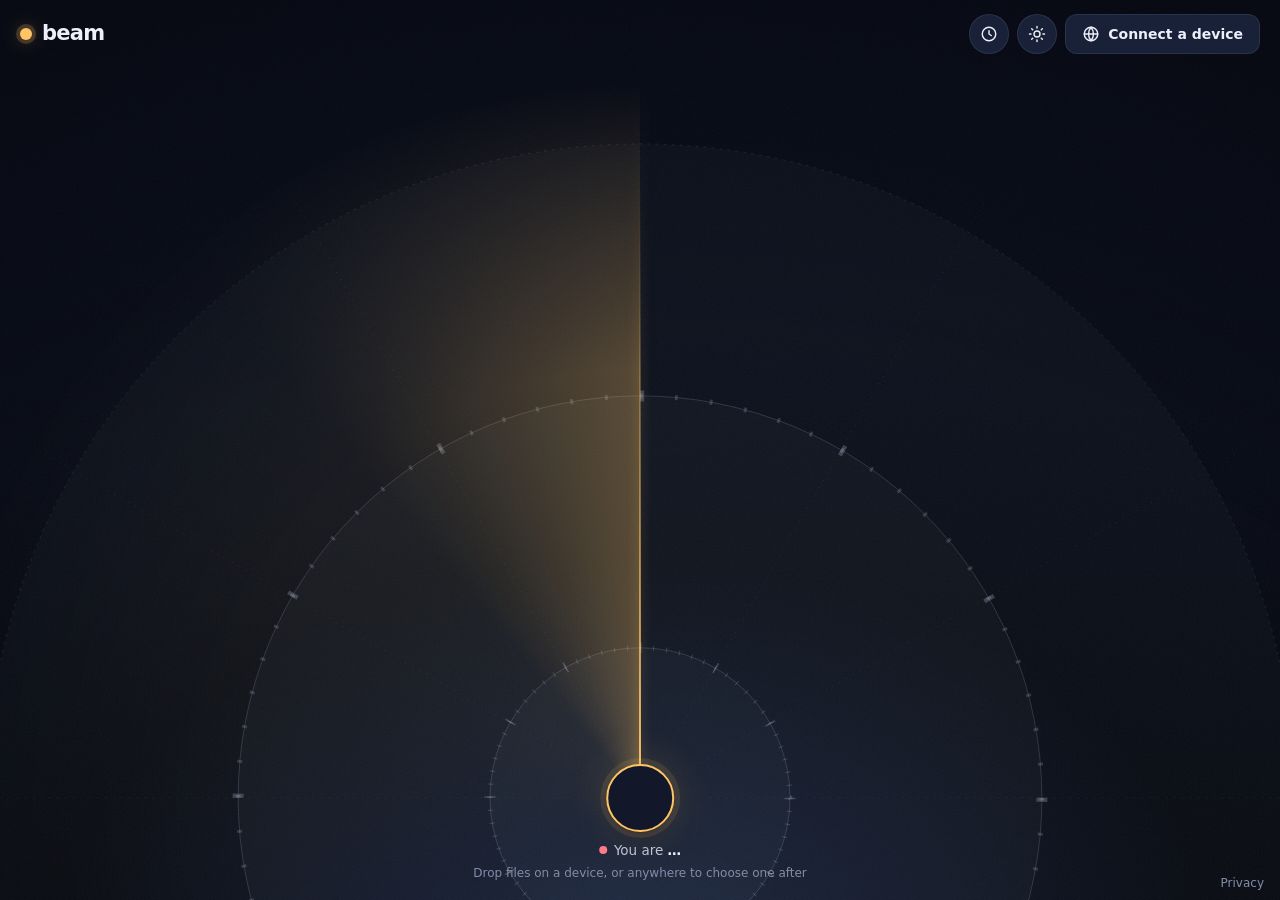
==== commit 1a4dbda5: "feat(web): privacy and acceptable-use page Add /privacy, written from what the code actually does: w" ====
--- a/web/static/index.html
+++ b/web/static/index.html
@@ -8,13 +8,7 @@
   <meta name="theme-color" content="#e6e9f3" media="(prefers-color-scheme: light)">
   <title>beam — drop files between devices</title>
   <link rel="icon" href="data:image/svg+xml,%3Csvg xmlns='http://www.w3.org/2000/svg' viewBox='0 0 32 32'%3E%3Ccircle cx='16' cy='16' r='6' fill='%23F5B84B'/%3E%3Ccircle cx='16' cy='16' r='11' fill='none' stroke='%23F5B84B' stroke-opacity='.45' stroke-width='2'/%3E%3Ccircle cx='16' cy='16' r='15' fill='none' stroke='%23F5B84B' stroke-opacity='.2' stroke-width='1.5'/%3E%3C/svg%3E">
-  <script>
-    (function () {
-      var t = "dark";
-      try { t = localStorage.getItem("beam:theme") || (matchMedia("(prefers-color-scheme: light)").matches ? "light" : "dark"); } catch (e) {}
-      document.documentElement.dataset.theme = t;
-    })();
-  </script>
+  <script src="js/theme.js"></script>
   <link rel="manifest" href="manifest.json">
   <link rel="apple-touch-icon" href="icon-192.png">
   <meta name="mobile-web-app-capable" content="yes">
@@ -77,6 +71,7 @@
       </div>
     </section>
   </main>
+  <footer class="foot"><a href="privacy">Privacy</a></footer>
 </div>
 
 <aside id="panel" class="panel" hidden aria-label="Transfers">
@@ -112,7 +107,7 @@
   <h2 id="netTitle" class="modal-title">Connect a device on another network</h2>
   <p class="modal-lead">On the other device, open beam and enter this code, or scan the QR.</p>
   <div class="code-block">
-    <output id="roomCode" class="code is-loading" aria-live="polite" aria-label="Your code"><b style="--i:0"></b><b style="--i:1"></b><b style="--i:2"></b><b style="--i:3"></b></output>
+    <output id="roomCode" class="code is-loading" aria-live="polite" aria-label="Your code"><b></b><b></b><b></b><b></b></output>
     <div id="qr" class="qr" role="img" aria-label="QR code to join this room"></div>
   </div>
   <p class="code-note">
--- a/web/static/style.css
+++ b/web/static/style.css
@@ -546,6 +546,12 @@
 .tr-tags { grid-column: 2; font-family: var(--mono); font-size: 11px; color: var(--muted); letter-spacing: 0.04em; white-space: nowrap; }
 .tr-tags:empty { display: none; }
 .tr-act { grid-row: 1 / 3; grid-column: 3; display: flex; gap: 4px; }
+.tr-graph { grid-column: 2 / 4; display: block; width: 100%; height: 24px; margin-top: 2px; overflow: visible; }
+.tr-graph[hidden] { display: none; }
+.tr-graph polygon { fill: var(--beam); fill-opacity: 0.14; }
+.tr-graph polyline { fill: none; stroke: var(--beam); stroke-width: 1.5; stroke-linejoin: round; vector-effect: non-scaling-stroke; }
+.tr.is-done .tr-graph polygon { fill: var(--ok); }
+.tr.is-done .tr-graph polyline { stroke: var(--ok); }
 .tr-act .btn { height: 30px; padding: 0 10px; font-size: 12.5px; border-radius: 9px; }
 .tr-act .btn-icon { width: 30px; padding: 0; }
 .tr-act .i { width: 15px; height: 15px; }
@@ -633,6 +639,9 @@
   animation: cell-in var(--slow) var(--spring) both;
   animation-delay: calc(var(--i) * 70ms);
 }
+.code b:nth-child(2) { --i: 1; }
+.code b:nth-child(3) { --i: 2; }
+.code b:nth-child(4) { --i: 3; }
 .code.is-loading b { color: transparent; animation: shimmer 1.2s ease-in-out infinite; animation-delay: calc(var(--i) * 120ms); }
 .qr { background: #fff; border-radius: 12px; padding: 8px; line-height: 0; flex: 0 0 auto; min-width: 112px; min-height: 112px; animation: pop var(--slow) var(--spring) both; }
 .qr svg { width: 96px; height: 96px; display: block; }
@@ -868,3 +877,17 @@
   .beam-dot { display: none; }
   .peer.is-waiting .ring-fill { animation: none; stroke-dasharray: 289; stroke-dashoffset: 217; }
 }
+
+.foot { position: absolute; right: 16px; bottom: calc(8px + var(--safe-b)); z-index: 2; font-size: 12px; }
+.foot a { color: var(--muted); text-decoration: none; }
+.foot a:hover { color: var(--ink); text-decoration: underline; }
+
+.legal-app { height: auto; min-height: 100dvh; }
+.legal { max-width: 620px; width: 100%; margin: 0 auto; padding: 8px 20px 56px; font-size: 15px; line-height: 1.55; color: var(--ink-2); }
+.legal h1 { font-size: 30px; letter-spacing: -0.03em; margin: 16px 0 8px; color: var(--ink); }
+.legal h2 { font-size: 17px; letter-spacing: -0.01em; margin: 28px 0 8px; color: var(--ink); }
+.legal .lead { color: var(--muted); }
+.legal p, .legal ul { margin: 0 0 10px; }
+.legal ul { padding-left: 20px; }
+.legal li { margin: 4px 0; }
+.legal b { color: var(--ink); font-weight: 650; }
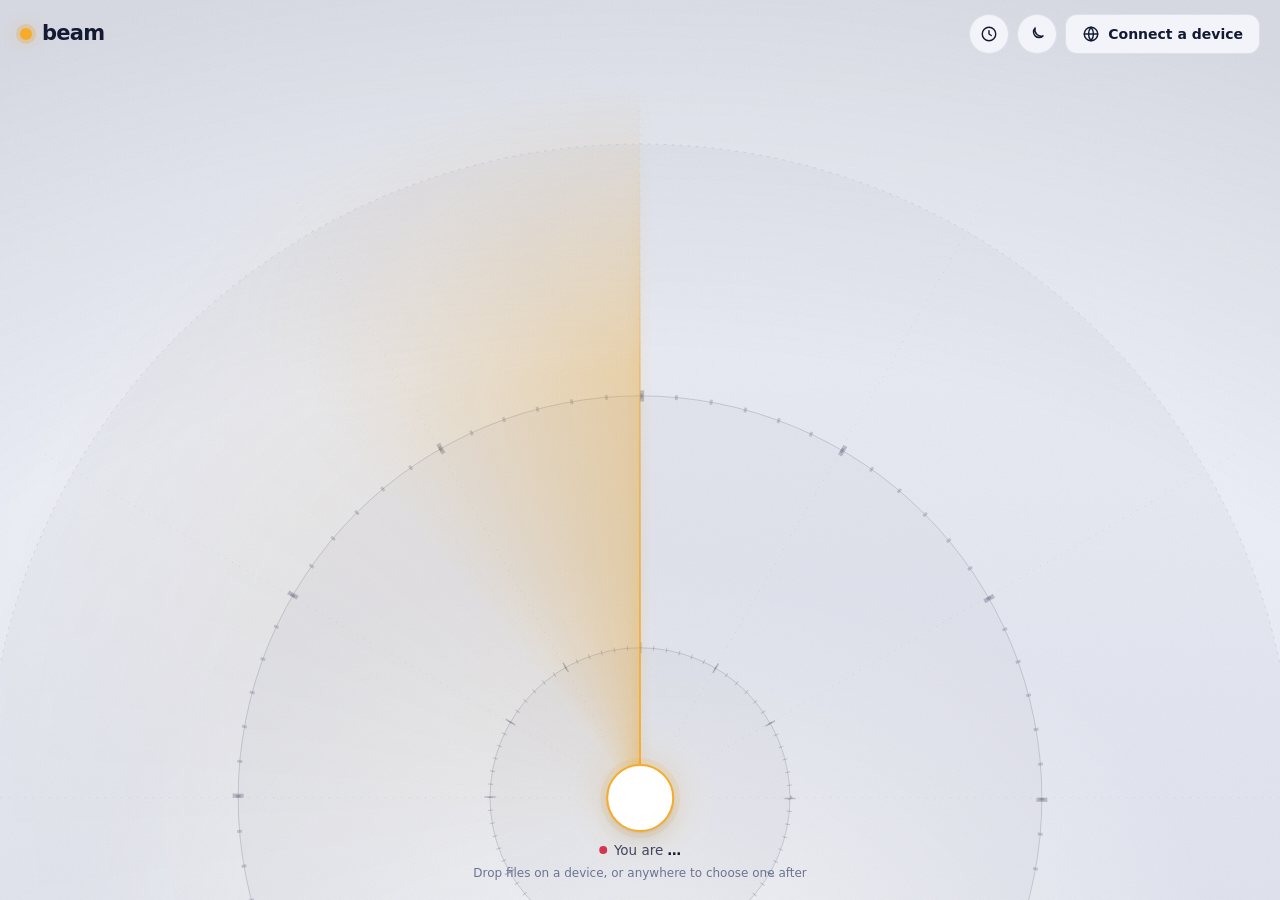
==== commit b0416aa4: "feat(server): security headers, no inline script or style Move the theme bootstrap into js/theme.js " ====
--- a/web/static/index.html
+++ b/web/static/index.html
@@ -71,7 +71,6 @@
       </div>
     </section>
   </main>
-  <footer class="foot"><a href="privacy">Privacy</a></footer>
 </div>
 
 <aside id="panel" class="panel" hidden aria-label="Transfers">
--- a/web/static/style.css
+++ b/web/static/style.css
@@ -877,17 +877,3 @@
   .beam-dot { display: none; }
   .peer.is-waiting .ring-fill { animation: none; stroke-dasharray: 289; stroke-dashoffset: 217; }
 }
-
-.foot { position: absolute; right: 16px; bottom: calc(8px + var(--safe-b)); z-index: 2; font-size: 12px; }
-.foot a { color: var(--muted); text-decoration: none; }
-.foot a:hover { color: var(--ink); text-decoration: underline; }
-
-.legal-app { height: auto; min-height: 100dvh; }
-.legal { max-width: 620px; width: 100%; margin: 0 auto; padding: 8px 20px 56px; font-size: 15px; line-height: 1.55; color: var(--ink-2); }
-.legal h1 { font-size: 30px; letter-spacing: -0.03em; margin: 16px 0 8px; color: var(--ink); }
-.legal h2 { font-size: 17px; letter-spacing: -0.01em; margin: 28px 0 8px; color: var(--ink); }
-.legal .lead { color: var(--muted); }
-.legal p, .legal ul { margin: 0 0 10px; }
-.legal ul { padding-left: 20px; }
-.legal li { margin: 4px 0; }
-.legal b { color: var(--ink); font-weight: 650; }
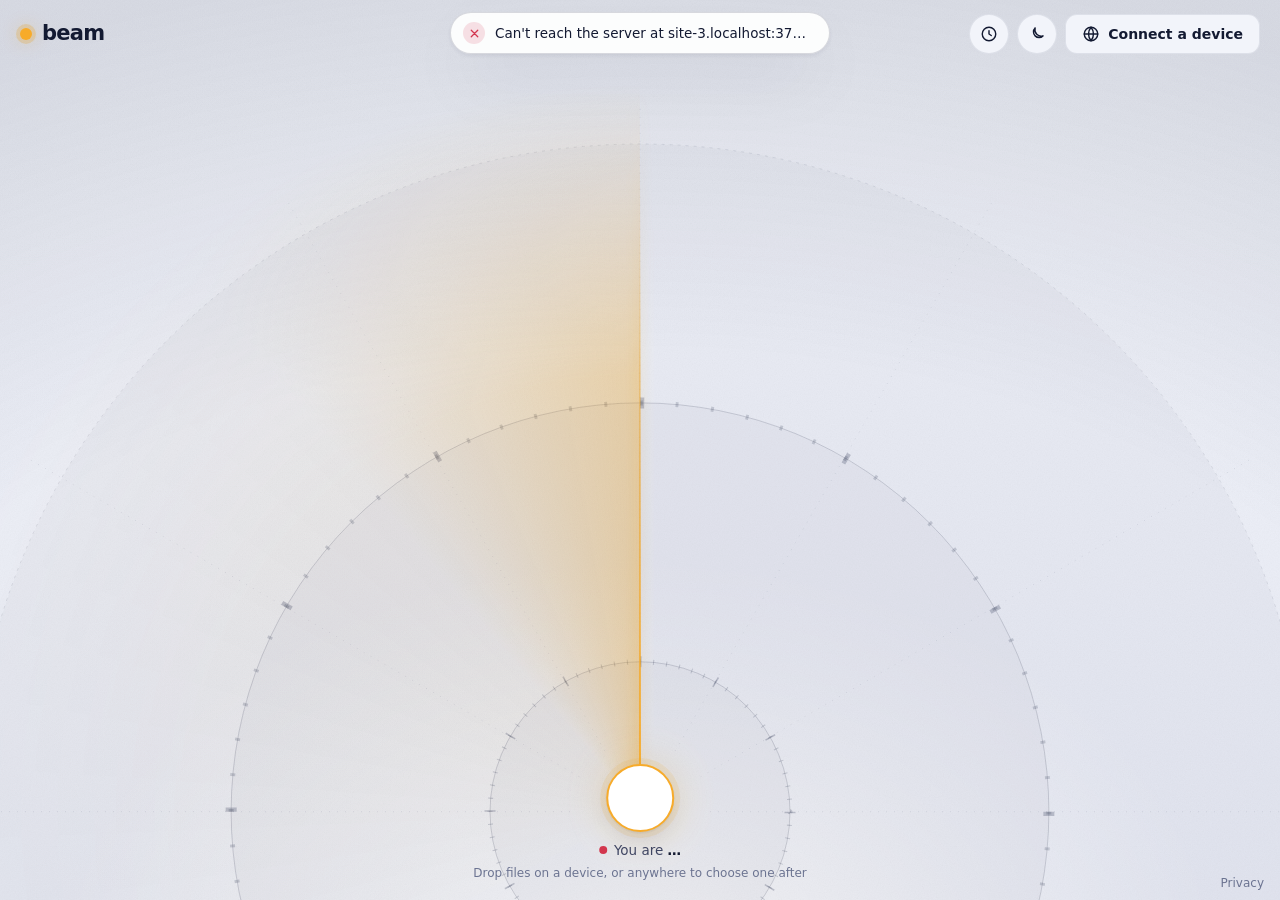
==== commit 5e6ed857: "feat: enhance file transfer UI and improve error handling" ====
--- a/web/static/index.html
+++ b/web/static/index.html
@@ -71,6 +71,7 @@
       </div>
     </section>
   </main>
+  <footer class="foot"><a href="privacy">Privacy</a></footer>
 </div>
 
 <aside id="panel" class="panel" hidden aria-label="Transfers">
@@ -85,15 +86,9 @@
 
 <dialog id="offerModal" class="modal offer" aria-labelledby="offerTitle">
   <div id="offerEmoji" class="offer-from" aria-hidden="true"></div>
-  <h2 id="offerTitle" class="modal-title"><b id="offerSender"></b> wants to send you a file</h2>
+  <h2 id="offerTitle" class="modal-title"><b id="offerSender"></b> wants to send you <span id="offerWhat">a file</span></h2>
   <img id="offerPreview" class="offer-preview" alt="" hidden>
-  <div class="offer-file">
-    <span id="offerIcon" class="tr-icon" aria-hidden="true"></span>
-    <span>
-      <span id="offerName" class="offer-name"></span><br>
-      <span id="offerSize" class="offer-size"></span>
-    </span>
-  </div>
+  <ul id="offerFiles" class="offer-files"></ul>
   <div class="modal-actions">
     <button id="offerDecline" class="btn btn-ghost" type="button">Decline</button>
     <button id="offerAccept" class="btn btn-primary" type="button" autofocus>Accept</button>
@@ -166,16 +161,6 @@
   </div>
 </dialog>
 
-<dialog id="snipRecvModal" class="modal" aria-labelledby="snipRecvTitle">
-  <h2 id="snipRecvTitle" class="modal-title">Note from <b id="snipFrom"></b></h2>
-  <pre id="snipRecvText" class="snip-recv" tabindex="0"></pre>
-  <div class="modal-actions">
-    <button id="snipRecvClose" class="btn btn-ghost" type="button">Close</button>
-    <a id="snipOpen" class="btn btn-ghost" target="_blank" rel="noopener noreferrer" hidden>Open link</a>
-    <button id="snipCopy" class="btn btn-primary" type="button">Copy</button>
-  </div>
-</dialog>
-
 <div id="tabGate" class="gate" role="dialog" aria-modal="true" aria-labelledby="gateTitle" hidden>
   <div class="gate-card">
     <span class="brand-mark" aria-hidden="true"></span>
--- a/web/static/style.css
+++ b/web/static/style.css
@@ -537,6 +537,7 @@
 .tr.is-leaving { animation: fade-out var(--base) ease both; }
 .tr-icon { grid-row: 1 / 3; width: 36px; height: 36px; border-radius: 10px; background: var(--surface-2); border: 1px solid var(--edge); color: var(--ink-2); display: grid; place-items: center; }
 .tr-icon .i { width: 18px; height: 18px; }
+.tr-icon img { width: 100%; height: 100%; object-fit: cover; border-radius: inherit; }
 .tr.is-done .tr-icon { background: var(--ok-20); color: var(--ok); border-color: transparent; }
 .tr.is-failed .tr-icon { background: var(--bad-20); color: var(--bad); border-color: transparent; }
 .tr-name { font-weight: 600; font-size: 13.5px; overflow: hidden; text-overflow: ellipsis; white-space: nowrap; }
@@ -559,6 +560,8 @@
 .tr-bar i { display: block; height: 100%; width: 0; background: var(--beam); border-radius: 2px; transition: width 200ms linear; }
 .tr.is-waiting .tr-bar i { width: 30%; animation: slide 1.2s ease-in-out infinite; }
 .tr.is-done .tr-bar, .tr.is-failed .tr-bar { display: none; }
+.tr.is-paused .tr-meta { color: var(--muted); }
+.tr.is-paused .tr-bar i { background: var(--muted); }
 
 .modal {
   border: 1px solid var(--edge-2);
@@ -611,8 +614,10 @@
 .offer-from { width: 72px; height: 72px; margin: 0 auto 14px; border-radius: 50%; background: var(--surface-2); border: 1px solid var(--edge-2); display: grid; place-items: center; font-size: 34px; line-height: 1; animation: pop var(--slow) var(--spring) both; }
 .offer-preview { display: block; max-width: 100%; max-height: 220px; margin: 18px auto 0; border-radius: var(--r-md); border: 1px solid var(--edge); background: var(--surface-2); object-fit: contain; }
 .offer-preview[hidden] { display: none; }
-.offer-preview + .offer-file { margin-top: 10px; }
-.offer-file { display: flex; align-items: center; gap: 12px; text-align: left; background: var(--surface-2); border: 1px solid var(--edge); border-radius: var(--r-md); padding: 12px 14px; margin-top: 18px; }
+.offer-files { list-style: none; margin: 18px 0 0; padding: 0; display: grid; gap: 6px; max-height: 40dvh; overflow-y: auto; }
+.offer-preview + .offer-files { margin-top: 10px; }
+.offer-file { display: flex; align-items: center; gap: 12px; text-align: left; background: var(--surface-2); border: 1px solid var(--edge); border-radius: var(--r-md); padding: 12px 14px; min-width: 0; }
+.offer-file > span:last-child { min-width: 0; overflow: hidden; }
 .offer-file .tr-icon { flex: 0 0 auto; grid-row: auto; }
 .offer-name { font-weight: 600; overflow-wrap: anywhere; line-height: 1.3; }
 .offer-size { font-size: 12.5px; color: var(--muted); font-variant-numeric: tabular-nums; }
@@ -789,7 +794,11 @@
 .toast-ic .i { width: 13px; height: 13px; stroke-width: 2.4; }
 .toast.ok .toast-ic { background: var(--ok-20); color: var(--ok); }
 .toast.bad .toast-ic { background: var(--bad-20); color: var(--bad); }
-.toast span { overflow: hidden; text-overflow: ellipsis; white-space: nowrap; }
+.toast > span { overflow: hidden; text-overflow: ellipsis; white-space: nowrap; }
+.toast.note { flex-direction: column; align-items: stretch; gap: 8px; width: 100%; border-radius: var(--r-md); padding: 12px 14px; text-align: left; }
+.note-from { font-size: 12px; color: var(--muted); }
+.toast .snip-recv { margin: 0; max-height: 160px; font-size: 13px; }
+.note-act { display: flex; gap: 6px; justify-content: flex-end; flex-wrap: wrap; }
 .toast.is-leaving { animation: toast-out var(--base) ease both; }
 
 @media (max-width: 640px) {
@@ -877,3 +886,17 @@
   .beam-dot { display: none; }
   .peer.is-waiting .ring-fill { animation: none; stroke-dasharray: 289; stroke-dashoffset: 217; }
 }
+
+.foot { position: absolute; right: 16px; bottom: calc(8px + var(--safe-b)); z-index: 2; font-size: 12px; }
+.foot a { color: var(--muted); text-decoration: none; }
+.foot a:hover { color: var(--ink); text-decoration: underline; }
+
+.legal-app { height: auto; min-height: 100dvh; }
+.legal { max-width: 620px; width: 100%; margin: 0 auto; padding: 8px 20px 56px; font-size: 15px; line-height: 1.55; color: var(--ink-2); }
+.legal h1 { font-size: 30px; letter-spacing: -0.03em; margin: 16px 0 8px; color: var(--ink); }
+.legal h2 { font-size: 17px; letter-spacing: -0.01em; margin: 28px 0 8px; color: var(--ink); }
+.legal .lead { color: var(--muted); }
+.legal p, .legal ul { margin: 0 0 10px; }
+.legal ul { padding-left: 20px; }
+.legal li { margin: 4px 0; }
+.legal b { color: var(--ink); font-weight: 650; }
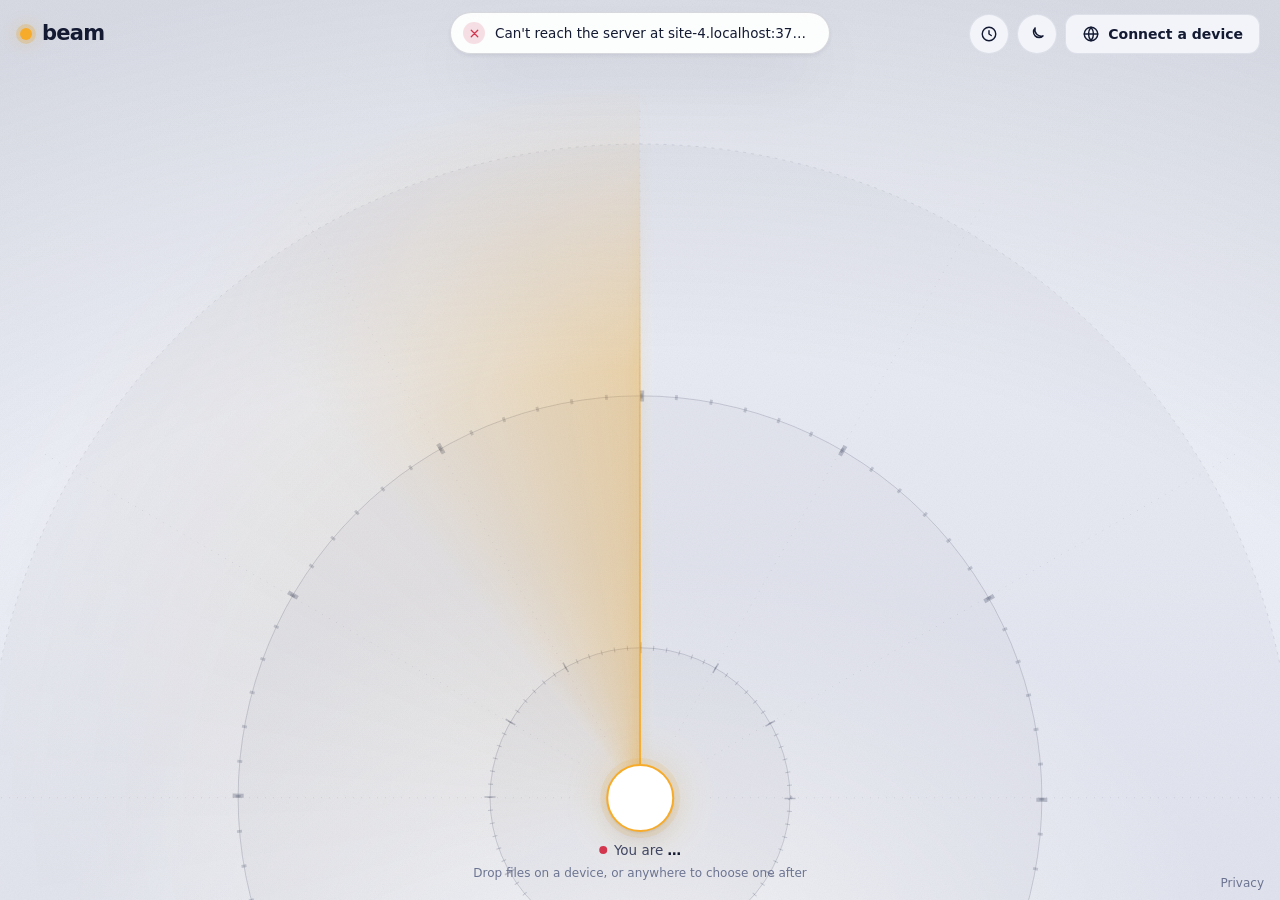
==== commit f15d5834: "feat(web): leave files for later and share one-time pickup links - "Leave for later" on a waiting of" ====
--- a/web/static/index.html
+++ b/web/static/index.html
@@ -55,6 +55,7 @@
 
       <div id="shareBar" class="share-bar" role="status" hidden>
         <span><span id="shareVerb">Tap a device to send</span> <b id="shareWhat"></b></span>
+        <button id="shareLink" class="btn btn-ghost" type="button" hidden title="Leave it on the server for anyone with the link to pick up once">Get a link</button>
         <button id="shareCancel" class="btn btn-ghost" type="button">Cancel</button>
       </div>
 
@@ -86,7 +87,7 @@
 
 <dialog id="offerModal" class="modal offer" aria-labelledby="offerTitle">
   <div id="offerEmoji" class="offer-from" aria-hidden="true"></div>
-  <h2 id="offerTitle" class="modal-title"><b id="offerSender"></b> wants to send you <span id="offerWhat">a file</span></h2>
+  <h2 id="offerTitle" class="modal-title"><b id="offerSender"></b> <span id="offerVerb">wants to send you</span> <span id="offerWhat">a file</span></h2>
   <img id="offerPreview" class="offer-preview" alt="" hidden>
   <ul id="offerFiles" class="offer-files"></ul>
   <div class="modal-actions">
@@ -122,6 +123,25 @@
   </button>
 </dialog>
 
+<dialog id="dropModal" class="modal" aria-labelledby="dropTitle">
+  <h2 id="dropTitle" class="modal-title">Link ready for <b id="dropLinkName"></b></h2>
+  <p class="modal-lead">Anyone with this link can pick the file up once, within <b id="dropLinkTTL"></b>. The key is in the link itself and never reaches the server, so share it the way you would share the file.</p>
+  <div class="code-block">
+    <input id="dropLinkInput" class="link-input" readonly aria-label="Pickup link" spellcheck="false">
+    <div id="dropLinkQr" class="qr" role="img" aria-label="QR code of the pickup link"></div>
+  </div>
+  <div class="modal-actions">
+    <button id="dropLinkShare" class="btn btn-ghost" type="button" hidden>Share…</button>
+    <button id="dropLinkCopy" class="btn btn-primary" type="button">
+      <svg class="i" viewBox="0 0 24 24" aria-hidden="true"><path d="M9 9h10v10H9zM5 15V5h10"/></svg>
+      Copy link
+    </button>
+  </div>
+  <button id="dropLinkClose" class="modal-x" type="button" aria-label="Close">
+    <svg class="i" viewBox="0 0 24 24" aria-hidden="true"><path d="M6 6l12 12M18 6L6 18"/></svg>
+  </button>
+</dialog>
+
 <dialog id="historyModal" class="modal modal-wide" aria-labelledby="historyTitle">
   <h2 id="historyTitle" class="modal-title">History</h2>
   <p class="modal-lead">Files stay on the device that received them. This list is only on this browser.</p>
--- a/web/static/style.css
+++ b/web/static/style.css
@@ -561,6 +561,10 @@
 .tr.is-waiting .tr-bar i { width: 30%; animation: slide 1.2s ease-in-out infinite; }
 .tr.is-done .tr-bar, .tr.is-failed .tr-bar { display: none; }
 .tr.is-paused .tr-meta { color: var(--muted); }
+.tr.is-missed .tr-meta { color: var(--muted); }
+.tr.is-missed .tr-bar { display: none; }
+.link-input { flex: 1; min-width: 0; height: 44px; padding: 0 12px; font: 500 12.5px var(--mono); background: var(--surface-2); color: var(--ink); border: 1px solid var(--edge-2); border-radius: 12px; text-overflow: ellipsis; }
+.link-input:focus { outline: 0; border-color: var(--beam); box-shadow: 0 0 0 4px var(--beam-20); }
 .tr.is-paused .tr-bar i { background: var(--muted); }
 
 .modal {
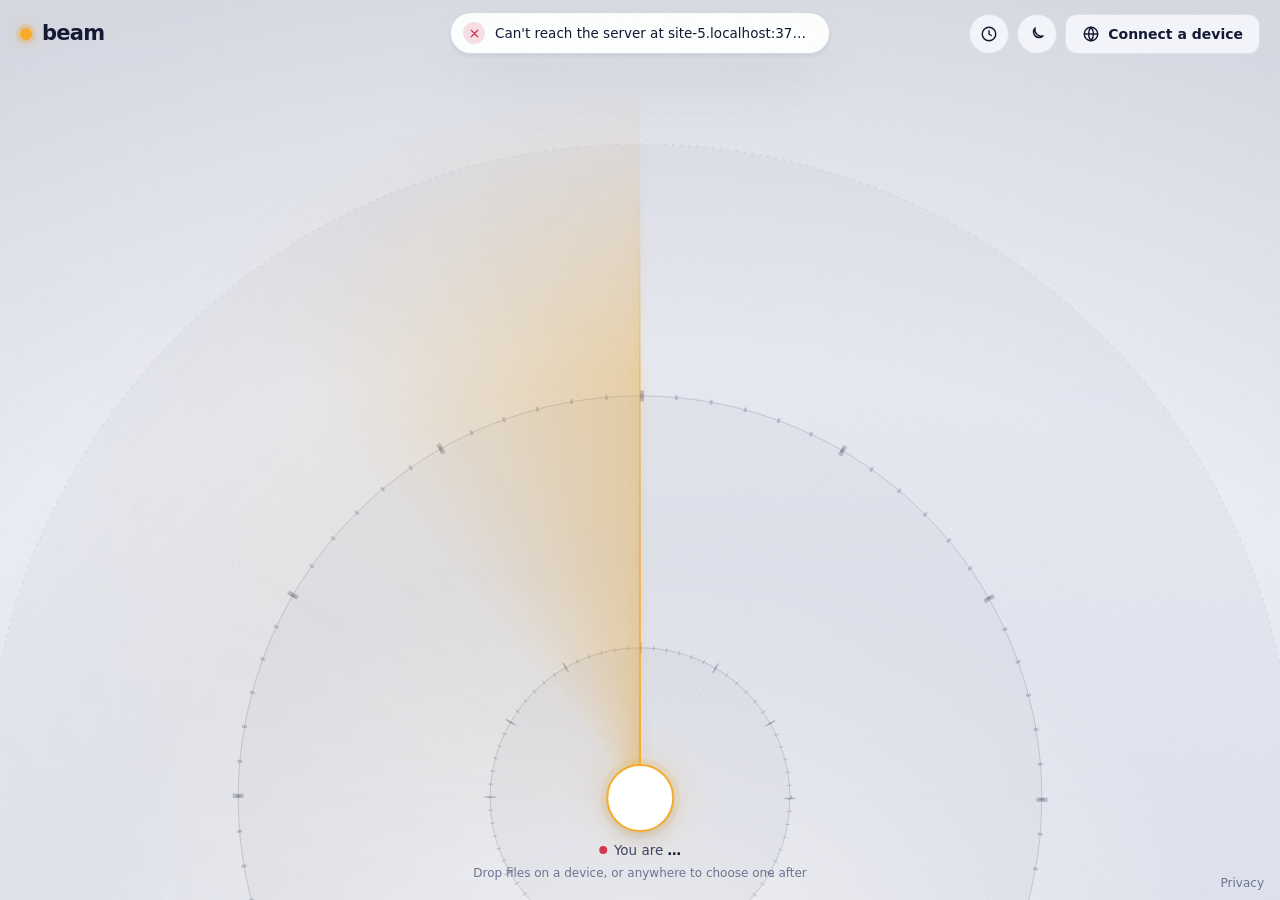
==== commit 6bc6a8a6: "style(web): format static assets with prettier Mechanical reformat, no behaviour change. Vendored/mi" ====
--- a/web/static/index.html
+++ b/web/static/index.html
@@ -1,236 +1,480 @@
-<!DOCTYPE html>
+<!doctype html>
 <html lang="en" data-theme="dark">
-<head>
-  <meta charset="utf-8">
-  <meta name="viewport" content="width=device-width, initial-scale=1, viewport-fit=cover">
-  <meta name="color-scheme" content="dark light">
-  <meta name="theme-color" content="#05070d" media="(prefers-color-scheme: dark)">
-  <meta name="theme-color" content="#e6e9f3" media="(prefers-color-scheme: light)">
-  <title>beam — drop files between devices</title>
-  <link rel="icon" href="data:image/svg+xml,%3Csvg xmlns='http://www.w3.org/2000/svg' viewBox='0 0 32 32'%3E%3Ccircle cx='16' cy='16' r='6' fill='%23F5B84B'/%3E%3Ccircle cx='16' cy='16' r='11' fill='none' stroke='%23F5B84B' stroke-opacity='.45' stroke-width='2'/%3E%3Ccircle cx='16' cy='16' r='15' fill='none' stroke='%23F5B84B' stroke-opacity='.2' stroke-width='1.5'/%3E%3C/svg%3E">
-  <script src="js/theme.js"></script>
-  <link rel="manifest" href="manifest.json">
-  <link rel="apple-touch-icon" href="icon-192.png">
-  <meta name="mobile-web-app-capable" content="yes">
-  <meta name="apple-mobile-web-app-capable" content="yes">
-  <meta name="apple-mobile-web-app-title" content="beam">
-  <link rel="stylesheet" href="style.css">
-</head>
-<body>
-
-<div class="app">
-  <header class="bar">
-    <a class="brand" href="./" aria-label="beam"><span class="brand-mark" aria-hidden="true"></span>beam</a>
-    <div class="bar-end">
-      <button id="codePill" class="pill" type="button" hidden title="Show the code and QR">
-        <span class="pill-dot" aria-hidden="true"></span><span class="pill-label">Code</span><b id="codePillText"></b>
+  <head>
+    <meta charset="utf-8" />
+    <meta
+      name="viewport"
+      content="width=device-width, initial-scale=1, viewport-fit=cover"
+    />
+    <meta name="color-scheme" content="dark light" />
+    <meta
+      name="theme-color"
+      content="#05070d"
+      media="(prefers-color-scheme: dark)"
+    />
+    <meta
+      name="theme-color"
+      content="#e6e9f3"
+      media="(prefers-color-scheme: light)"
+    />
+    <title>beam — drop files between devices</title>
+    <link
+      rel="icon"
+      href="data:image/svg+xml,%3Csvg xmlns='http://www.w3.org/2000/svg' viewBox='0 0 32 32'%3E%3Ccircle cx='16' cy='16' r='6' fill='%23F5B84B'/%3E%3Ccircle cx='16' cy='16' r='11' fill='none' stroke='%23F5B84B' stroke-opacity='.45' stroke-width='2'/%3E%3Ccircle cx='16' cy='16' r='15' fill='none' stroke='%23F5B84B' stroke-opacity='.2' stroke-width='1.5'/%3E%3C/svg%3E"
+    />
+    <script src="js/theme.js"></script>
+    <link rel="manifest" href="manifest.json" />
+    <link rel="apple-touch-icon" href="icon-192.png" />
+    <meta name="mobile-web-app-capable" content="yes" />
+    <meta name="apple-mobile-web-app-capable" content="yes" />
+    <meta name="apple-mobile-web-app-title" content="beam" />
+    <link rel="stylesheet" href="style.css" />
+  </head>
+  <body>
+    <div class="app">
+      <header class="bar">
+        <a class="brand" href="./" aria-label="beam"
+          ><span class="brand-mark" aria-hidden="true"></span>beam</a
+        >
+        <div class="bar-end">
+          <button
+            id="codePill"
+            class="pill"
+            type="button"
+            hidden
+            title="Show the code and QR"
+          >
+            <span class="pill-dot" aria-hidden="true"></span
+            ><span class="pill-label">Code</span><b id="codePillText"></b>
+          </button>
+          <button
+            id="historyBtn"
+            class="btn btn-ghost btn-icon"
+            type="button"
+            aria-label="Transfer history"
+            title="History"
+          >
+            <svg class="i" viewBox="0 0 24 24" aria-hidden="true">
+              <path d="M12 21a9 9 0 1 0 0-18 9 9 0 0 0 0 18zM12 7.5V12l3 2" />
+            </svg>
+          </button>
+          <button
+            id="themeBtn"
+            class="btn btn-ghost btn-icon"
+            type="button"
+            aria-label="Switch to light theme"
+          >
+            <svg class="i i-sun" viewBox="0 0 24 24" aria-hidden="true">
+              <circle cx="12" cy="12" r="4" />
+              <path
+                d="M12 2v2M12 20v2M2 12h2M20 12h2M4.9 4.9l1.4 1.4M17.7 17.7l1.4 1.4M4.9 19.1l1.4-1.4M17.7 6.3l1.4-1.4"
+              />
+            </svg>
+            <svg class="i i-moon" viewBox="0 0 24 24" aria-hidden="true">
+              <path d="M20 14.5A8.5 8.5 0 0 1 9.5 4a7 7 0 1 0 10.5 10.5Z" />
+            </svg>
+          </button>
+          <button
+            id="netBtn"
+            class="btn btn-ghost"
+            type="button"
+            aria-label="Connect a device on another network"
+          >
+            <svg class="i" viewBox="0 0 24 24" aria-hidden="true">
+              <circle cx="12" cy="12" r="9" />
+              <path d="M3 12h18M12 3a14 14 0 0 1 0 18M12 3a14 14 0 0 0 0 18" />
+            </svg>
+            <span>Connect a device</span>
+          </button>
+        </div>
+      </header>
+
+      <main class="stage">
+        <section id="field" class="field" aria-label="Nearby devices">
+          <div class="radar" aria-hidden="true">
+            <svg id="rings" class="rings"></svg>
+            <div id="sweep" class="sweep"></div>
+            <div class="pulse"></div>
+            <div class="pulse p2"></div>
+          </div>
+          <svg id="beams" class="beams" aria-hidden="true"></svg>
+          <div id="peers" class="peers" role="list"></div>
+
+          <div id="dropHint" class="drop-hint" aria-hidden="true">
+            <span
+              >Drop on a device to send now, or anywhere to pick a device
+              after</span
+            >
+          </div>
+
+          <div id="shareBar" class="share-bar" role="status" hidden>
+            <span
+              ><span id="shareVerb">Tap a device to send</span>
+              <b id="shareWhat"></b
+            ></span>
+            <button
+              id="shareLink"
+              class="btn btn-ghost"
+              type="button"
+              hidden
+              title="Leave it on the server for anyone with the link to pick up once"
+            >
+              Get a link
+            </button>
+            <button id="shareCancel" class="btn btn-ghost" type="button">
+              Cancel
+            </button>
+          </div>
+
+          <div class="self">
+            <button
+              id="selfBtn"
+              class="self-btn"
+              type="button"
+              aria-label="Edit your name and avatar"
+            >
+              <span id="selfNode" class="self-node" aria-hidden="true"
+                ><span id="selfEmoji"></span
+              ></span>
+              <span class="self-edit" aria-hidden="true"
+                ><svg class="i" viewBox="0 0 24 24">
+                  <path d="M4 20h4L18 10l-4-4L4 16zM13 7l4 4" /></svg
+              ></span>
+            </button>
+            <p class="self-meta">
+              <span
+                id="connState"
+                class="conn"
+                data-state="off"
+                role="status"
+                aria-label="Connecting"
+              ></span>
+              <span
+                >You are
+                <strong id="selfName" class="self-name">…</strong></span
+              >
+            </p>
+            <p id="selfHint" class="self-hint">
+              Drop files on a device, or anywhere to choose one after
+            </p>
+          </div>
+        </section>
+      </main>
+      <footer class="foot"><a href="privacy">Privacy</a></footer>
+    </div>
+
+    <aside id="panel" class="panel" hidden aria-label="Transfers">
+      <button
+        id="panelToggle"
+        class="panel-head"
+        type="button"
+        aria-expanded="true"
+        aria-controls="panelList"
+      >
+        <span class="panel-title">Transfers</span>
+        <span id="panelSum" class="panel-sum"></span>
+        <svg class="i panel-chev" viewBox="0 0 24 24" aria-hidden="true">
+          <path d="M6 9l6 6 6-6" />
+        </svg>
       </button>
-      <button id="historyBtn" class="btn btn-ghost btn-icon" type="button" aria-label="Transfer history" title="History">
-        <svg class="i" viewBox="0 0 24 24" aria-hidden="true"><path d="M12 21a9 9 0 1 0 0-18 9 9 0 0 0 0 18zM12 7.5V12l3 2"/></svg>
+      <div class="panel-bar" aria-hidden="true"><i id="panelBar"></i></div>
+      <ul id="panelList" class="panel-list"></ul>
+    </aside>
+
+    <dialog id="offerModal" class="modal offer" aria-labelledby="offerTitle">
+      <div id="offerEmoji" class="offer-from" aria-hidden="true"></div>
+      <h2 id="offerTitle" class="modal-title">
+        <b id="offerSender"></b> <span id="offerVerb">wants to send you</span>
+        <span id="offerWhat">a file</span>
+      </h2>
+      <img id="offerPreview" class="offer-preview" alt="" hidden />
+      <ul id="offerFiles" class="offer-files"></ul>
+      <div class="modal-actions">
+        <button id="offerDecline" class="btn btn-ghost" type="button">
+          Decline
+        </button>
+        <button
+          id="offerAccept"
+          class="btn btn-primary"
+          type="button"
+          autofocus
+        >
+          Accept
+        </button>
+      </div>
+      <div class="offer-timer" aria-hidden="true">
+        <i id="offerTimer"></i><span id="offerLeft"></span>
+      </div>
+      <p id="offerQueue" class="offer-queue" hidden></p>
+    </dialog>
+
+    <dialog id="netModal" class="modal" aria-labelledby="netTitle">
+      <h2 id="netTitle" class="modal-title">
+        Connect a device on another network
+      </h2>
+      <p class="modal-lead">
+        On the other device, open beam and enter this code, or scan the QR.
+      </p>
+      <div class="code-block">
+        <output
+          id="roomCode"
+          class="code is-loading"
+          aria-live="polite"
+          aria-label="Your code"
+          ><b></b><b></b><b></b><b></b
+        ></output>
+        <div
+          id="qr"
+          class="qr"
+          role="img"
+          aria-label="QR code to join this room"
+        ></div>
+      </div>
+      <p class="code-note">
+        <span
+          >Expires in <b id="codeLeft" class="code-left">10:00</b> unless
+          someone joins</span
+        >
+        <button id="copyLink" class="btn btn-ghost" type="button">
+          <svg class="i" viewBox="0 0 24 24" aria-hidden="true">
+            <path d="M10 14a4 4 0 0 0 5.7 0l3-3a4 4 0 0 0-5.7-5.7L11.5 6.8" />
+            <path d="M14 10a4 4 0 0 0-5.7 0l-3 3a4 4 0 0 0 5.7 5.7l1.5-1.5" />
+          </svg>
+          Copy link
+        </button>
+      </p>
+      <div class="or" aria-hidden="true">
+        or enter a code from another device
+      </div>
+      <form id="joinForm" class="join-row">
+        <input
+          id="joinInput"
+          class="join-input"
+          maxlength="4"
+          autocomplete="off"
+          autocapitalize="characters"
+          inputmode="text"
+          spellcheck="false"
+          placeholder="ABCD"
+          aria-label="Code from another device"
+        />
+        <button class="btn btn-primary" type="submit">Join</button>
+      </form>
+      <button id="netClose" class="modal-x" type="button" aria-label="Close">
+        <svg class="i" viewBox="0 0 24 24" aria-hidden="true">
+          <path d="M6 6l12 12M18 6L6 18" />
+        </svg>
       </button>
-      <button id="themeBtn" class="btn btn-ghost btn-icon" type="button" aria-label="Switch to light theme">
-        <svg class="i i-sun" viewBox="0 0 24 24" aria-hidden="true"><circle cx="12" cy="12" r="4"/><path d="M12 2v2M12 20v2M2 12h2M20 12h2M4.9 4.9l1.4 1.4M17.7 17.7l1.4 1.4M4.9 19.1l1.4-1.4M17.7 6.3l1.4-1.4"/></svg>
-        <svg class="i i-moon" viewBox="0 0 24 24" aria-hidden="true"><path d="M20 14.5A8.5 8.5 0 0 1 9.5 4a7 7 0 1 0 10.5 10.5Z"/></svg>
+    </dialog>
+
+    <dialog id="dropModal" class="modal" aria-labelledby="dropTitle">
+      <h2 id="dropTitle" class="modal-title">
+        Link ready for <b id="dropLinkName"></b>
+      </h2>
+      <p class="modal-lead">
+        Anyone with this link can pick the file up once, within
+        <b id="dropLinkTTL"></b>. The key is in the link itself and never
+        reaches the server, so share it the way you would share the file.
+      </p>
+      <div class="code-block">
+        <input
+          id="dropLinkInput"
+          class="link-input"
+          readonly
+          aria-label="Pickup link"
+          spellcheck="false"
+        />
+        <div
+          id="dropLinkQr"
+          class="qr"
+          role="img"
+          aria-label="QR code of the pickup link"
+        ></div>
+      </div>
+      <div class="modal-actions">
+        <button id="dropLinkShare" class="btn btn-ghost" type="button" hidden>
+          Share…
+        </button>
+        <button id="dropLinkCopy" class="btn btn-primary" type="button">
+          <svg class="i" viewBox="0 0 24 24" aria-hidden="true">
+            <path d="M9 9h10v10H9zM5 15V5h10" />
+          </svg>
+          Copy link
+        </button>
+      </div>
+      <button
+        id="dropLinkClose"
+        class="modal-x"
+        type="button"
+        aria-label="Close"
+      >
+        <svg class="i" viewBox="0 0 24 24" aria-hidden="true">
+          <path d="M6 6l12 12M18 6L6 18" />
+        </svg>
       </button>
-      <button id="netBtn" class="btn btn-ghost" type="button" aria-label="Connect a device on another network">
-        <svg class="i" viewBox="0 0 24 24" aria-hidden="true"><circle cx="12" cy="12" r="9"/><path d="M3 12h18M12 3a14 14 0 0 1 0 18M12 3a14 14 0 0 0 0 18"/></svg>
-        <span>Connect a device</span>
-      </button>
+    </dialog>
+
+    <dialog
+      id="historyModal"
+      class="modal modal-wide"
+      aria-labelledby="historyTitle"
+    >
+      <h2 id="historyTitle" class="modal-title">History</h2>
+      <p class="modal-lead">
+        Files stay on the device that received them. This list is only on this
+        browser.
+      </p>
+      <p id="historyEmpty" class="history-empty">
+        Nothing yet. Files you send or receive show up here.
+      </p>
+      <ul id="historyList" class="history-list"></ul>
+      <div class="modal-actions">
+        <button id="historyClear" class="btn btn-ghost" type="button" hidden>
+          Clear
+        </button>
+        <button id="historyClose" class="btn btn-primary" type="button">
+          Close
+        </button>
+      </div>
+    </dialog>
+
+    <dialog id="profileModal" class="modal" aria-labelledby="profileTitle">
+      <h2 id="profileTitle" class="modal-title">Your device</h2>
+      <p class="modal-lead">
+        This is how other devices see you. It stays the same in this browser.
+      </p>
+      <div class="prof-row">
+        <span id="profPreview" class="prof-preview" aria-hidden="true"></span>
+        <span class="prof-field">
+          <input
+            id="profName"
+            class="prof-name"
+            maxlength="32"
+            autocomplete="nickname"
+            spellcheck="false"
+            aria-label="Device name"
+            placeholder="Device name"
+            aria-describedby="profCount"
+          />
+          <span id="profCount" class="prof-count" aria-live="polite"
+            >0 / 32</span
+          >
+        </span>
+      </div>
+      <div
+        id="profEmojis"
+        class="emoji-grid"
+        role="radiogroup"
+        aria-label="Avatar"
+      ></div>
+      <div class="modal-actions">
+        <button id="profCancel" class="btn btn-ghost" type="button">
+          Cancel
+        </button>
+        <button id="profSave" class="btn btn-primary" type="button">
+          Save
+        </button>
+      </div>
+    </dialog>
+
+    <dialog id="snipModal" class="modal" aria-labelledby="snipTitle">
+      <h2 id="snipTitle" class="modal-title">
+        Send a note to <b id="snipTo"></b>
+      </h2>
+      <p class="modal-lead">
+        A link, an address, a one‑time code. It shows up on their screen right
+        away.
+      </p>
+      <textarea
+        id="snipText"
+        class="snip-text"
+        rows="4"
+        maxlength="8000"
+        placeholder="Type or paste here"
+        aria-label="Note"
+      ></textarea>
+      <p class="snip-count"><span id="snipCount">0</span> / 8000</p>
+      <div class="modal-actions">
+        <button id="snipCancel" class="btn btn-ghost" type="button">
+          Cancel
+        </button>
+        <button id="snipSend" class="btn btn-primary" type="button">
+          Send note
+        </button>
+      </div>
+    </dialog>
+
+    <div
+      id="tabGate"
+      class="gate"
+      role="dialog"
+      aria-modal="true"
+      aria-labelledby="gateTitle"
+      hidden
+    >
+      <div class="gate-card">
+        <span class="brand-mark" aria-hidden="true"></span>
+        <h2 id="gateTitle" class="modal-title">beam is open in another tab</h2>
+        <p id="gateBody" class="modal-lead"></p>
+        <div class="modal-actions">
+          <button id="gateUse" class="btn btn-primary" type="button">
+            Use this tab instead
+          </button>
+        </div>
+      </div>
     </div>
-  </header>
-
-  <main class="stage">
-    <section id="field" class="field" aria-label="Nearby devices">
-      <div class="radar" aria-hidden="true">
-        <svg id="rings" class="rings"></svg>
-        <div id="sweep" class="sweep"></div>
-        <div class="pulse"></div>
-        <div class="pulse p2"></div>
-      </div>
-      <svg id="beams" class="beams" aria-hidden="true"></svg>
-      <div id="peers" class="peers" role="list"></div>
-
-
-      <div id="dropHint" class="drop-hint" aria-hidden="true"><span>Drop on a device to send now, or anywhere to pick a device after</span></div>
-
-      <div id="shareBar" class="share-bar" role="status" hidden>
-        <span><span id="shareVerb">Tap a device to send</span> <b id="shareWhat"></b></span>
-        <button id="shareLink" class="btn btn-ghost" type="button" hidden title="Leave it on the server for anyone with the link to pick up once">Get a link</button>
-        <button id="shareCancel" class="btn btn-ghost" type="button">Cancel</button>
-      </div>
-
-      <div class="self">
-        <button id="selfBtn" class="self-btn" type="button" aria-label="Edit your name and avatar">
-          <span id="selfNode" class="self-node" aria-hidden="true"><span id="selfEmoji"></span></span>
-          <span class="self-edit" aria-hidden="true"><svg class="i" viewBox="0 0 24 24"><path d="M4 20h4L18 10l-4-4L4 16zM13 7l4 4"/></svg></span>
-        </button>
-        <p class="self-meta">
-          <span id="connState" class="conn" data-state="off" role="status" aria-label="Connecting"></span>
-          <span>You are <strong id="selfName" class="self-name">…</strong></span>
-        </p>
-        <p id="selfHint" class="self-hint">Drop files on a device, or anywhere to choose one after</p>
-      </div>
-    </section>
-  </main>
-  <footer class="foot"><a href="privacy">Privacy</a></footer>
-</div>
-
-<aside id="panel" class="panel" hidden aria-label="Transfers">
-  <button id="panelToggle" class="panel-head" type="button" aria-expanded="true" aria-controls="panelList">
-    <span class="panel-title">Transfers</span>
-    <span id="panelSum" class="panel-sum"></span>
-    <svg class="i panel-chev" viewBox="0 0 24 24" aria-hidden="true"><path d="M6 9l6 6 6-6"/></svg>
-  </button>
-  <div class="panel-bar" aria-hidden="true"><i id="panelBar"></i></div>
-  <ul id="panelList" class="panel-list"></ul>
-</aside>
-
-<dialog id="offerModal" class="modal offer" aria-labelledby="offerTitle">
-  <div id="offerEmoji" class="offer-from" aria-hidden="true"></div>
-  <h2 id="offerTitle" class="modal-title"><b id="offerSender"></b> <span id="offerVerb">wants to send you</span> <span id="offerWhat">a file</span></h2>
-  <img id="offerPreview" class="offer-preview" alt="" hidden>
-  <ul id="offerFiles" class="offer-files"></ul>
-  <div class="modal-actions">
-    <button id="offerDecline" class="btn btn-ghost" type="button">Decline</button>
-    <button id="offerAccept" class="btn btn-primary" type="button" autofocus>Accept</button>
-  </div>
-  <div class="offer-timer" aria-hidden="true"><i id="offerTimer"></i><span id="offerLeft"></span></div>
-  <p id="offerQueue" class="offer-queue" hidden></p>
-</dialog>
-
-<dialog id="netModal" class="modal" aria-labelledby="netTitle">
-  <h2 id="netTitle" class="modal-title">Connect a device on another network</h2>
-  <p class="modal-lead">On the other device, open beam and enter this code, or scan the QR.</p>
-  <div class="code-block">
-    <output id="roomCode" class="code is-loading" aria-live="polite" aria-label="Your code"><b></b><b></b><b></b><b></b></output>
-    <div id="qr" class="qr" role="img" aria-label="QR code to join this room"></div>
-  </div>
-  <p class="code-note">
-    <span>Expires in <b id="codeLeft" class="code-left">10:00</b> unless someone joins</span>
-    <button id="copyLink" class="btn btn-ghost" type="button">
-      <svg class="i" viewBox="0 0 24 24" aria-hidden="true"><path d="M10 14a4 4 0 0 0 5.7 0l3-3a4 4 0 0 0-5.7-5.7L11.5 6.8"/><path d="M14 10a4 4 0 0 0-5.7 0l-3 3a4 4 0 0 0 5.7 5.7l1.5-1.5"/></svg>
-      Copy link
-    </button>
-  </p>
-  <div class="or" aria-hidden="true">or enter a code from another device</div>
-  <form id="joinForm" class="join-row">
-    <input id="joinInput" class="join-input" maxlength="4" autocomplete="off" autocapitalize="characters" inputmode="text"
-           spellcheck="false" placeholder="ABCD" aria-label="Code from another device">
-    <button class="btn btn-primary" type="submit">Join</button>
-  </form>
-  <button id="netClose" class="modal-x" type="button" aria-label="Close">
-    <svg class="i" viewBox="0 0 24 24" aria-hidden="true"><path d="M6 6l12 12M18 6L6 18"/></svg>
-  </button>
-</dialog>
-
-<dialog id="dropModal" class="modal" aria-labelledby="dropTitle">
-  <h2 id="dropTitle" class="modal-title">Link ready for <b id="dropLinkName"></b></h2>
-  <p class="modal-lead">Anyone with this link can pick the file up once, within <b id="dropLinkTTL"></b>. The key is in the link itself and never reaches the server, so share it the way you would share the file.</p>
-  <div class="code-block">
-    <input id="dropLinkInput" class="link-input" readonly aria-label="Pickup link" spellcheck="false">
-    <div id="dropLinkQr" class="qr" role="img" aria-label="QR code of the pickup link"></div>
-  </div>
-  <div class="modal-actions">
-    <button id="dropLinkShare" class="btn btn-ghost" type="button" hidden>Share…</button>
-    <button id="dropLinkCopy" class="btn btn-primary" type="button">
-      <svg class="i" viewBox="0 0 24 24" aria-hidden="true"><path d="M9 9h10v10H9zM5 15V5h10"/></svg>
-      Copy link
-    </button>
-  </div>
-  <button id="dropLinkClose" class="modal-x" type="button" aria-label="Close">
-    <svg class="i" viewBox="0 0 24 24" aria-hidden="true"><path d="M6 6l12 12M18 6L6 18"/></svg>
-  </button>
-</dialog>
-
-<dialog id="historyModal" class="modal modal-wide" aria-labelledby="historyTitle">
-  <h2 id="historyTitle" class="modal-title">History</h2>
-  <p class="modal-lead">Files stay on the device that received them. This list is only on this browser.</p>
-  <p id="historyEmpty" class="history-empty">Nothing yet. Files you send or receive show up here.</p>
-  <ul id="historyList" class="history-list"></ul>
-  <div class="modal-actions">
-    <button id="historyClear" class="btn btn-ghost" type="button" hidden>Clear</button>
-    <button id="historyClose" class="btn btn-primary" type="button">Close</button>
-  </div>
-</dialog>
-
-<dialog id="profileModal" class="modal" aria-labelledby="profileTitle">
-  <h2 id="profileTitle" class="modal-title">Your device</h2>
-  <p class="modal-lead">This is how other devices see you. It stays the same in this browser.</p>
-  <div class="prof-row">
-    <span id="profPreview" class="prof-preview" aria-hidden="true"></span>
-    <span class="prof-field">
-      <input id="profName" class="prof-name" maxlength="32" autocomplete="nickname" spellcheck="false" aria-label="Device name" placeholder="Device name" aria-describedby="profCount">
-      <span id="profCount" class="prof-count" aria-live="polite">0 / 32</span>
-    </span>
-  </div>
-  <div id="profEmojis" class="emoji-grid" role="radiogroup" aria-label="Avatar"></div>
-  <div class="modal-actions">
-    <button id="profCancel" class="btn btn-ghost" type="button">Cancel</button>
-    <button id="profSave" class="btn btn-primary" type="button">Save</button>
-  </div>
-</dialog>
-
-<dialog id="snipModal" class="modal" aria-labelledby="snipTitle">
-  <h2 id="snipTitle" class="modal-title">Send a note to <b id="snipTo"></b></h2>
-  <p class="modal-lead">A link, an address, a one‑time code. It shows up on their screen right away.</p>
-  <textarea id="snipText" class="snip-text" rows="4" maxlength="8000" placeholder="Type or paste here" aria-label="Note"></textarea>
-  <p class="snip-count"><span id="snipCount">0</span> / 8000</p>
-  <div class="modal-actions">
-    <button id="snipCancel" class="btn btn-ghost" type="button">Cancel</button>
-    <button id="snipSend" class="btn btn-primary" type="button">Send note</button>
-  </div>
-</dialog>
-
-<div id="tabGate" class="gate" role="dialog" aria-modal="true" aria-labelledby="gateTitle" hidden>
-  <div class="gate-card">
-    <span class="brand-mark" aria-hidden="true"></span>
-    <h2 id="gateTitle" class="modal-title">beam is open in another tab</h2>
-    <p id="gateBody" class="modal-lead"></p>
-    <div class="modal-actions">
-      <button id="gateUse" class="btn btn-primary" type="button">Use this tab instead</button>
-    </div>
-  </div>
-</div>
-
-<div id="toasts" class="toasts" aria-live="polite" popover="manual"></div>
-<input type="file" id="filePicker" multiple hidden>
-
-<template id="peerT">
-  <div class="peer" role="listitem">
-    <div class="peer-body">
-      <button class="peer-hit" type="button">
-        <span class="avatar">
-          <svg class="ring" viewBox="0 0 100 100" aria-hidden="true">
-            <circle class="ring-track" cx="50" cy="50" r="46"></circle>
-            <circle class="ring-fill" cx="50" cy="50" r="46"></circle>
-          </svg>
-          <span class="peer-emoji" aria-hidden="true"></span>
-          <span class="peer-pct" hidden></span>
-          <span class="peer-dir" aria-hidden="true"></span>
-        </span>
-        <span class="peer-name"></span>
-        <span class="peer-sub"></span>
-      </button>
-      <button class="note-btn" type="button">
-        <svg class="i" viewBox="0 0 24 24" aria-hidden="true"><path d="M4 5h16v11H9l-5 4z"/><path d="M8 9h8M8 12.5h5"/></svg>
-      </button>
-    </div>
-  </div>
-</template>
-
-<template id="rowT">
-  <li class="tr">
-    <span class="tr-icon" aria-hidden="true"></span>
-    <span class="tr-name"></span>
-    <span class="tr-meta"></span>
-    <span class="tr-tags"></span>
-    <span class="tr-act"></span>
-    <svg class="tr-graph" viewBox="0 0 100 24" preserveAspectRatio="none" aria-hidden="true" hidden><polygon points=""></polygon><polyline points=""></polyline></svg>
-    <span class="tr-bar" aria-hidden="true"><i></i></span>
-  </li>
-</template>
-
-<script src="qr.min.js"></script>
-<script type="module" src="js/app.js"></script>
-</body>
+
+    <div id="toasts" class="toasts" aria-live="polite" popover="manual"></div>
+    <input type="file" id="filePicker" multiple hidden />
+
+    <template id="peerT">
+      <div class="peer" role="listitem">
+        <div class="peer-body">
+          <button class="peer-hit" type="button">
+            <span class="avatar">
+              <svg class="ring" viewBox="0 0 100 100" aria-hidden="true">
+                <circle class="ring-track" cx="50" cy="50" r="46"></circle>
+                <circle class="ring-fill" cx="50" cy="50" r="46"></circle>
+              </svg>
+              <span class="peer-emoji" aria-hidden="true"></span>
+              <span class="peer-pct" hidden></span>
+              <span class="peer-dir" aria-hidden="true"></span>
+            </span>
+            <span class="peer-name"></span>
+            <span class="peer-sub"></span>
+          </button>
+          <button class="note-btn" type="button">
+            <svg class="i" viewBox="0 0 24 24" aria-hidden="true">
+              <path d="M4 5h16v11H9l-5 4z" />
+              <path d="M8 9h8M8 12.5h5" />
+            </svg>
+          </button>
+        </div>
+      </div>
+    </template>
+
+    <template id="rowT">
+      <li class="tr">
+        <span class="tr-icon" aria-hidden="true"></span>
+        <span class="tr-name"></span>
+        <span class="tr-meta"></span>
+        <span class="tr-tags"></span>
+        <span class="tr-act"></span>
+        <svg
+          class="tr-graph"
+          viewBox="0 0 100 24"
+          preserveAspectRatio="none"
+          aria-hidden="true"
+          hidden
+        >
+          <polygon points=""></polygon>
+          <polyline points=""></polyline>
+        </svg>
+        <span class="tr-bar" aria-hidden="true"><i></i></span>
+      </li>
+    </template>
+
+    <script src="qr.min.js"></script>
+    <script type="module" src="js/app.js"></script>
+  </body>
 </html>
--- a/web/static/style.css
+++ b/web/static/style.css
@@ -15,9 +15,9 @@
   --beam-2: #ffb340;
   --beam-ink: #1c1300;
   --beam-text: #ffc466;
-  --beam-10: rgba(255, 196, 102, 0.10);
-  --beam-20: rgba(255, 196, 102, 0.20);
-  --beam-40: rgba(255, 196, 102, 0.40);
+  --beam-10: rgba(255, 196, 102, 0.1);
+  --beam-20: rgba(255, 196, 102, 0.2);
+  --beam-40: rgba(255, 196, 102, 0.4);
   --ok: #52e3a0;
   --ok-20: rgba(82, 227, 160, 0.22);
   --bad: #ff7b8c;
@@ -27,15 +27,21 @@
   --tick: rgba(215, 225, 255, 0.22);
   --zone: rgba(215, 225, 255, 0.022);
   --sweep-trail: rgba(255, 196, 102, 0.05);
-  --sweep-edge: rgba(255, 196, 102, 0.30);
+  --sweep-edge: rgba(255, 196, 102, 0.3);
   --vignette: rgba(0, 0, 0, 0.42);
   --pulse-a: rgba(255, 196, 102, 0.14);
   --pulse-b: rgba(255, 196, 102, 0.34);
-  --shadow-1: 0 1px 2px rgba(0, 0, 0, 0.4), 0 10px 28px -10px rgba(0, 0, 0, 0.55);
-  --shadow-2: 0 2px 4px rgba(0, 0, 0, 0.4), 0 28px 64px -18px rgba(0, 0, 0, 0.75);
+  --shadow-1:
+    0 1px 2px rgba(0, 0, 0, 0.4), 0 10px 28px -10px rgba(0, 0, 0, 0.55);
+  --shadow-2:
+    0 2px 4px rgba(0, 0, 0, 0.4), 0 28px 64px -18px rgba(0, 0, 0, 0.75);
   --noise-a: 0.05;
-  --font: "Inter Variable", Inter, "SF Pro Text", -apple-system, "Segoe UI Variable Text", "Segoe UI", Roboto, system-ui, sans-serif;
-  --mono: ui-monospace, "SF Mono", "Cascadia Code", "JetBrains Mono", Menlo, Consolas, monospace;
+  --font:
+    "Inter Variable", Inter, "SF Pro Text", -apple-system,
+    "Segoe UI Variable Text", "Segoe UI", Roboto, system-ui, sans-serif;
+  --mono:
+    ui-monospace, "SF Mono", "Cascadia Code", "JetBrains Mono", Menlo, Consolas,
+    monospace;
   --r-sm: 10px;
   --r-md: 14px;
   --r-lg: 20px;
@@ -65,7 +71,7 @@
   --beam: #f7ab2a;
   --beam-2: #e99a10;
   --beam-text: #9a6300;
-  --beam-10: rgba(233, 154, 16, 0.10);
+  --beam-10: rgba(233, 154, 16, 0.1);
   --beam-20: rgba(233, 154, 16, 0.22);
   --beam-40: rgba(233, 154, 16, 0.42);
   --ok: #128a52;
@@ -81,15 +87,26 @@
   --vignette: rgba(20, 28, 60, 0.12);
   --pulse-a: rgba(233, 154, 16, 0.08);
   --pulse-b: rgba(233, 154, 16, 0.2);
-  --shadow-1: 0 1px 2px rgba(20, 28, 60, 0.08), 0 10px 28px -10px rgba(20, 28, 60, 0.2);
-  --shadow-2: 0 2px 4px rgba(20, 28, 60, 0.08), 0 28px 64px -18px rgba(20, 28, 60, 0.35);
+  --shadow-1:
+    0 1px 2px rgba(20, 28, 60, 0.08), 0 10px 28px -10px rgba(20, 28, 60, 0.2);
+  --shadow-2:
+    0 2px 4px rgba(20, 28, 60, 0.08), 0 28px 64px -18px rgba(20, 28, 60, 0.35);
   --noise-a: 0.07;
 }
 
-*, *::before, *::after { box-sizing: border-box; }
-[hidden] { display: none !important; }
-
-html, body { height: 100%; }
+*,
+*::before,
+*::after {
+  box-sizing: border-box;
+}
+[hidden] {
+  display: none !important;
+}
+
+html,
+body {
+  height: 100%;
+}
 
 body {
   margin: 0;
@@ -103,7 +120,9 @@
   -webkit-tap-highlight-color: transparent;
   -webkit-font-smoothing: antialiased;
   text-rendering: optimizeLegibility;
-  transition: background var(--slow) ease, color var(--slow) ease;
+  transition:
+    background var(--slow) ease,
+    color var(--slow) ease;
 }
 
 body::before {
@@ -116,12 +135,37 @@
   background-image: url("data:image/svg+xml,%3Csvg xmlns='http://www.w3.org/2000/svg' width='180' height='180'%3E%3Cfilter id='n'%3E%3CfeTurbulence type='fractalNoise' baseFrequency='0.85' numOctaves='2' stitchTiles='stitch'/%3E%3CfeColorMatrix type='saturate' values='0'/%3E%3C/filter%3E%3Crect width='100%25' height='100%25' filter='url(%23n)'/%3E%3C/svg%3E");
 }
 
-.i { width: 18px; height: 18px; fill: none; stroke: currentColor; stroke-width: 1.9; stroke-linecap: round; stroke-linejoin: round; flex: 0 0 auto; }
-.mono { font-family: var(--mono); font-variant-numeric: tabular-nums; }
-.muted { color: var(--muted); }
-.sr-only { position: absolute; width: 1px; height: 1px; overflow: hidden; clip: rect(0 0 0 0); white-space: nowrap; }
-
-:focus-visible { outline: 2px solid var(--beam); outline-offset: 3px; border-radius: 6px; }
+.i {
+  width: 18px;
+  height: 18px;
+  fill: none;
+  stroke: currentColor;
+  stroke-width: 1.9;
+  stroke-linecap: round;
+  stroke-linejoin: round;
+  flex: 0 0 auto;
+}
+.mono {
+  font-family: var(--mono);
+  font-variant-numeric: tabular-nums;
+}
+.muted {
+  color: var(--muted);
+}
+.sr-only {
+  position: absolute;
+  width: 1px;
+  height: 1px;
+  overflow: hidden;
+  clip: rect(0 0 0 0);
+  white-space: nowrap;
+}
+
+:focus-visible {
+  outline: 2px solid var(--beam);
+  outline-offset: 3px;
+  border-radius: 6px;
+}
 
 .btn {
   appearance: none;
@@ -140,25 +184,54 @@
   gap: 8px;
   white-space: nowrap;
   user-select: none;
-  transition: transform var(--fast) ease, background var(--fast) ease, border-color var(--fast) ease, box-shadow var(--fast) ease, filter var(--fast) ease;
-}
-.btn:active { transform: scale(0.96); }
-.btn:disabled { opacity: 0.5; cursor: default; }
+  transition:
+    transform var(--fast) ease,
+    background var(--fast) ease,
+    border-color var(--fast) ease,
+    box-shadow var(--fast) ease,
+    filter var(--fast) ease;
+}
+.btn:active {
+  transform: scale(0.96);
+}
+.btn:disabled {
+  opacity: 0.5;
+  cursor: default;
+}
 
 .btn-primary {
   background: linear-gradient(180deg, var(--beam) 0%, var(--beam-2) 100%);
   color: var(--beam-ink);
-  box-shadow: inset 0 1px 0 rgba(255, 255, 255, 0.35), 0 8px 20px -8px var(--beam-40);
-}
-.btn-primary:hover { filter: brightness(1.06); }
-
-.btn-ghost { background: var(--surface-2); border-color: var(--edge); }
-.btn-ghost:hover { background: var(--surface-3); border-color: var(--edge-2); }
-
-.btn-icon { width: 40px; padding: 0; border-radius: 50%; }
-
-.btn-danger { background: var(--bad-20); color: var(--bad); }
-.btn-danger:hover { filter: brightness(1.1); }
+  box-shadow:
+    inset 0 1px 0 rgba(255, 255, 255, 0.35),
+    0 8px 20px -8px var(--beam-40);
+}
+.btn-primary:hover {
+  filter: brightness(1.06);
+}
+
+.btn-ghost {
+  background: var(--surface-2);
+  border-color: var(--edge);
+}
+.btn-ghost:hover {
+  background: var(--surface-3);
+  border-color: var(--edge-2);
+}
+
+.btn-icon {
+  width: 40px;
+  padding: 0;
+  border-radius: 50%;
+}
+
+.btn-danger {
+  background: var(--bad-20);
+  color: var(--bad);
+}
+.btn-danger:hover {
+  filter: brightness(1.1);
+}
 
 .app {
   position: relative;
@@ -167,7 +240,18 @@
   display: flex;
   flex-direction: column;
 }
-.app::after { content: ""; position: absolute; inset: 0; z-index: -1; pointer-events: none; background: radial-gradient(115% 105% at 50% 100%, transparent 58%, var(--vignette) 100%); }
+.app::after {
+  content: "";
+  position: absolute;
+  inset: 0;
+  z-index: -1;
+  pointer-events: none;
+  background: radial-gradient(
+    115% 105% at 50% 100%,
+    transparent 58%,
+    var(--vignette) 100%
+  );
+}
 
 .bar {
   display: flex;
@@ -193,10 +277,16 @@
   height: 12px;
   border-radius: 50%;
   background: var(--beam);
-  box-shadow: 0 0 0 4px var(--beam-20), 0 0 18px var(--beam-40);
-}
-
-.bar-end { display: flex; align-items: center; gap: 8px; }
+  box-shadow:
+    0 0 0 4px var(--beam-20),
+    0 0 18px var(--beam-40);
+}
+
+.bar-end {
+  display: flex;
+  align-items: center;
+  gap: 8px;
+}
 
 .pill {
   appearance: none;
@@ -214,13 +304,33 @@
   cursor: pointer;
   animation: pop var(--base) var(--spring) both;
 }
-.pill b { font-family: var(--mono); font-weight: 700; color: var(--beam-text); letter-spacing: 0.1em; }
-.pill-dot { width: 7px; height: 7px; border-radius: 50%; background: var(--beam); box-shadow: 0 0 8px var(--beam); }
-
-#themeBtn .i-moon, [data-theme="light"] #themeBtn .i-sun { display: none; }
-[data-theme="light"] #themeBtn .i-moon { display: block; }
-
-.stage { flex: 1; min-height: 0; display: flex; }
+.pill b {
+  font-family: var(--mono);
+  font-weight: 700;
+  color: var(--beam-text);
+  letter-spacing: 0.1em;
+}
+.pill-dot {
+  width: 7px;
+  height: 7px;
+  border-radius: 50%;
+  background: var(--beam);
+  box-shadow: 0 0 8px var(--beam);
+}
+
+#themeBtn .i-moon,
+[data-theme="light"] #themeBtn .i-sun {
+  display: none;
+}
+[data-theme="light"] #themeBtn .i-moon {
+  display: block;
+}
+
+.stage {
+  flex: 1;
+  min-height: 0;
+  display: flex;
+}
 
 .field {
   position: relative;
@@ -229,21 +339,70 @@
   overflow: hidden;
 }
 
-.radar, .beams, .peers { position: absolute; inset: 0; }
-.radar { pointer-events: none; opacity: 0; animation: fade-in 1200ms ease 100ms both; }
-.rings { width: 100%; height: 100%; display: block; overflow: visible; }
-.zone { fill: var(--zone); stroke: none; }
-.ring-line { fill: none; stroke: var(--ring-2); stroke-width: 1; }
-.ring-line.is-outer { stroke: var(--ring); stroke-dasharray: 3 5; }
-.tick { fill: none; stroke: var(--tick); stroke-width: 5; stroke-dasharray: 0.4 4.6; opacity: 0.8; }
-.tick-major { fill: none; stroke: var(--tick); stroke-width: 11; stroke-dasharray: 0.6 29.4; }
-.spoke { stroke: var(--ring); stroke-width: 1; stroke-dasharray: 1 7; }
+.radar,
+.beams,
+.peers {
+  position: absolute;
+  inset: 0;
+}
+.radar {
+  pointer-events: none;
+  opacity: 0;
+  animation: fade-in 1200ms ease 100ms both;
+}
+.rings {
+  width: 100%;
+  height: 100%;
+  display: block;
+  overflow: visible;
+}
+.zone {
+  fill: var(--zone);
+  stroke: none;
+}
+.ring-line {
+  fill: none;
+  stroke: var(--ring-2);
+  stroke-width: 1;
+}
+.ring-line.is-outer {
+  stroke: var(--ring);
+  stroke-dasharray: 3 5;
+}
+.tick {
+  fill: none;
+  stroke: var(--tick);
+  stroke-width: 5;
+  stroke-dasharray: 0.4 4.6;
+  opacity: 0.8;
+}
+.tick-major {
+  fill: none;
+  stroke: var(--tick);
+  stroke-width: 11;
+  stroke-dasharray: 0.6 29.4;
+}
+.spoke {
+  stroke: var(--ring);
+  stroke-width: 1;
+  stroke-dasharray: 1 7;
+}
 
 .sweep {
   position: absolute;
   border-radius: 50%;
-  background: conic-gradient(from 0deg, transparent 0deg, transparent 240deg, var(--sweep-trail) 320deg, var(--sweep-edge) 360deg);
-  -webkit-mask: radial-gradient(circle closest-side, #000 60%, transparent 100%);
+  background: conic-gradient(
+    from 0deg,
+    transparent 0deg,
+    transparent 240deg,
+    var(--sweep-trail) 320deg,
+    var(--sweep-edge) 360deg
+  );
+  -webkit-mask: radial-gradient(
+    circle closest-side,
+    #000 60%,
+    transparent 100%
+  );
   mask: radial-gradient(circle closest-side, #000 60%, transparent 100%);
   animation: spin 7s linear infinite;
   transition: opacity var(--slow) ease;
@@ -255,10 +414,17 @@
   top: 0;
   width: 2px;
   height: 50%;
-  background: linear-gradient(to top, var(--beam), var(--beam-40) 50%, transparent 92%);
+  background: linear-gradient(
+    to top,
+    var(--beam),
+    var(--beam-40) 50%,
+    transparent 92%
+  );
   box-shadow: 0 0 12px var(--beam-40);
 }
-.field.has-peers .sweep { opacity: 0.55; }
+.field.has-peers .sweep {
+  opacity: 0.55;
+}
 
 .pulse {
   position: absolute;
@@ -266,27 +432,82 @@
   height: var(--d, 600px);
   margin: calc(var(--d, 600px) / -2) 0 0 calc(var(--d, 600px) / -2);
   border-radius: 50%;
-  background: radial-gradient(circle closest-side, transparent 93%, var(--pulse-a) 96.5%, var(--pulse-b) 98.2%, transparent 100%);
+  background: radial-gradient(
+    circle closest-side,
+    transparent 93%,
+    var(--pulse-a) 96.5%,
+    var(--pulse-b) 98.2%,
+    transparent 100%
+  );
   opacity: 0;
   animation: pulse 4.4s ease-out infinite;
 }
-.pulse.p2 { animation-delay: -2.2s; }
-.field.has-peers .pulse { animation-duration: 7s; }
-.field.has-peers .pulse.p2 { animation-delay: -3.5s; }
-
-.beams { pointer-events: none; overflow: visible; }
-.beams line { stroke-linecap: round; }
-.beam-glow { stroke: var(--beam); stroke-width: 16; opacity: 0.16; filter: blur(6px); }
-.beam-base { stroke: var(--beam); stroke-width: 2; opacity: 0.45; stroke-dasharray: 1; stroke-dashoffset: 1; animation: draw 600ms var(--ease) forwards; }
-.beam-line { stroke: var(--beam); stroke-width: 2.5; stroke-dasharray: 4 12; animation: flow 600ms linear infinite; opacity: 0.9; }
-.beam.is-recv .beam-line { animation-direction: reverse; }
-.beam-dot { fill: var(--beam); r: 4; filter: drop-shadow(0 0 6px var(--beam)); animation: travel 1.3s linear infinite; }
-.beam-dot:nth-child(5) { animation-delay: -0.43s; }
-.beam-dot:nth-child(6) { animation-delay: -0.87s; }
-.beam { animation: fade-in var(--base) ease both; }
-.self-node.is-busy { animation: glow 1.8s ease-in-out infinite; }
-.self-node.flash-link { animation: pulse-link 900ms ease; }
-.peer.flash-link .avatar { animation: pulse-link 900ms ease; border-color: var(--beam); }
+.pulse.p2 {
+  animation-delay: -2.2s;
+}
+.field.has-peers .pulse {
+  animation-duration: 7s;
+}
+.field.has-peers .pulse.p2 {
+  animation-delay: -3.5s;
+}
+
+.beams {
+  pointer-events: none;
+  overflow: visible;
+}
+.beams line {
+  stroke-linecap: round;
+}
+.beam-glow {
+  stroke: var(--beam);
+  stroke-width: 16;
+  opacity: 0.16;
+  filter: blur(6px);
+}
+.beam-base {
+  stroke: var(--beam);
+  stroke-width: 2;
+  opacity: 0.45;
+  stroke-dasharray: 1;
+  stroke-dashoffset: 1;
+  animation: draw 600ms var(--ease) forwards;
+}
+.beam-line {
+  stroke: var(--beam);
+  stroke-width: 2.5;
+  stroke-dasharray: 4 12;
+  animation: flow 600ms linear infinite;
+  opacity: 0.9;
+}
+.beam.is-recv .beam-line {
+  animation-direction: reverse;
+}
+.beam-dot {
+  fill: var(--beam);
+  r: 4;
+  filter: drop-shadow(0 0 6px var(--beam));
+  animation: travel 1.3s linear infinite;
+}
+.beam-dot:nth-child(5) {
+  animation-delay: -0.43s;
+}
+.beam-dot:nth-child(6) {
+  animation-delay: -0.87s;
+}
+.beam {
+  animation: fade-in var(--base) ease both;
+}
+.self-node.is-busy {
+  animation: glow 1.8s ease-in-out infinite;
+}
+.self-node.flash-link {
+  animation: pulse-link 900ms ease;
+}
+.peer.flash-link .avatar {
+  animation: pulse-link 900ms ease;
+  border-color: var(--beam);
+}
 
 .self {
   position: absolute;
@@ -300,10 +521,23 @@
   z-index: 3;
   text-align: center;
   animation: rise var(--slow) var(--ease) backwards;
-  transition: bottom var(--base) var(--ease), opacity var(--base) ease;
-}
-.self-btn { appearance: none; background: none; border: 0; padding: 0; position: relative; cursor: pointer; border-radius: 50%; color: inherit; }
-.self-btn:hover .self-node { transform: scale(1.05); }
+  transition:
+    bottom var(--base) var(--ease),
+    opacity var(--base) ease;
+}
+.self-btn {
+  appearance: none;
+  background: none;
+  border: 0;
+  padding: 0;
+  position: relative;
+  cursor: pointer;
+  border-radius: 50%;
+  color: inherit;
+}
+.self-btn:hover .self-node {
+  transform: scale(1.05);
+}
 .self-edit {
   position: absolute;
   right: -2px;
@@ -318,34 +552,101 @@
   place-items: center;
   opacity: 0;
   transform: scale(0.8);
-  transition: opacity var(--fast), transform var(--base) var(--spring);
-}
-.self-edit .i { width: 13px; height: 13px; }
-.self-btn:hover .self-edit, .self-btn:focus-visible .self-edit { opacity: 1; transform: none; }
-@media (hover: none) { .self-edit { opacity: 1; transform: none; } }
+  transition:
+    opacity var(--fast),
+    transform var(--base) var(--spring);
+}
+.self-edit .i {
+  width: 13px;
+  height: 13px;
+}
+.self-btn:hover .self-edit,
+.self-btn:focus-visible .self-edit {
+  opacity: 1;
+  transform: none;
+}
+@media (hover: none) {
+  .self-edit {
+    opacity: 1;
+    transform: none;
+  }
+}
 .self-node {
-  transition: transform var(--base) var(--spring), box-shadow var(--base);
+  transition:
+    transform var(--base) var(--spring),
+    box-shadow var(--base);
   width: 68px;
   height: 68px;
   border-radius: 50%;
   background: var(--surface);
   border: 2px solid var(--beam);
-  box-shadow: 0 0 0 6px var(--beam-10), 0 0 44px var(--beam-20), var(--shadow-1);
+  box-shadow:
+    0 0 0 6px var(--beam-10),
+    0 0 44px var(--beam-20),
+    var(--shadow-1);
   display: grid;
   place-items: center;
   font-size: 30px;
   line-height: 1;
 }
-.self-meta { margin: 0; font-size: 13.5px; color: var(--ink-2); display: flex; align-items: center; gap: 7px; }
-.self-name { color: var(--ink); font-weight: 650; }
-.self-hint { margin: -4px 0 0; font-size: 12px; color: var(--muted); }
-.share-bar { position: absolute; top: 14px; left: 50%; transform: translateX(-50%); z-index: 4; display: flex; align-items: center; gap: 12px; padding: 8px 8px 8px 16px; border-radius: 999px; background: var(--surface-2); border: 1px solid var(--edge); font-size: 13.5px; max-width: calc(100% - 32px); white-space: nowrap; }
-.share-bar b { overflow: hidden; text-overflow: ellipsis; }
-
-.conn { width: 8px; height: 8px; border-radius: 50%; background: var(--ok); box-shadow: 0 0 8px var(--ok); transition: background var(--base), box-shadow var(--base); }
-.conn[data-state="off"] { background: var(--bad); box-shadow: none; animation: blink 1.1s ease infinite; }
-
-.peers { pointer-events: none; }
+.self-meta {
+  margin: 0;
+  font-size: 13.5px;
+  color: var(--ink-2);
+  display: flex;
+  align-items: center;
+  gap: 7px;
+}
+.self-name {
+  color: var(--ink);
+  font-weight: 650;
+}
+.self-hint {
+  margin: -4px 0 0;
+  font-size: 12px;
+  color: var(--muted);
+}
+.share-bar {
+  position: absolute;
+  top: 14px;
+  left: 50%;
+  transform: translateX(-50%);
+  z-index: 4;
+  display: flex;
+  align-items: center;
+  gap: 12px;
+  padding: 8px 8px 8px 16px;
+  border-radius: 999px;
+  background: var(--surface-2);
+  border: 1px solid var(--edge);
+  font-size: 13.5px;
+  max-width: calc(100% - 32px);
+  white-space: nowrap;
+}
+.share-bar b {
+  overflow: hidden;
+  text-overflow: ellipsis;
+}
+
+.conn {
+  width: 8px;
+  height: 8px;
+  border-radius: 50%;
+  background: var(--ok);
+  box-shadow: 0 0 8px var(--ok);
+  transition:
+    background var(--base),
+    box-shadow var(--base);
+}
+.conn[data-state="off"] {
+  background: var(--bad);
+  box-shadow: none;
+  animation: blink 1.1s ease infinite;
+}
+
+.peers {
+  pointer-events: none;
+}
 
 .peer {
   --x: 50%;
@@ -359,9 +660,18 @@
   pointer-events: auto;
   will-change: transform;
 }
-.peer-body { display: flex; flex-direction: column; align-items: center; animation: peer-in var(--slow) var(--spring) both; }
-.peer.is-leaving { pointer-events: none; }
-.peer.is-leaving .peer-body { animation: peer-out var(--base) ease both; }
+.peer-body {
+  display: flex;
+  flex-direction: column;
+  align-items: center;
+  animation: peer-in var(--slow) var(--spring) both;
+}
+.peer.is-leaving {
+  pointer-events: none;
+}
+.peer.is-leaving .peer-body {
+  animation: peer-out var(--base) ease both;
+}
 
 .peer-hit {
   appearance: none;
@@ -379,8 +689,12 @@
   gap: 9px;
   transition: background var(--fast) ease;
 }
-.peer-hit:hover { background: var(--beam-10); }
-.peer-hit:focus-visible { outline-offset: -2px; }
+.peer-hit:hover {
+  background: var(--beam-10);
+}
+.peer-hit:focus-visible {
+  outline-offset: -2px;
+}
 
 .avatar {
   position: relative;
@@ -392,37 +706,139 @@
   box-shadow: var(--shadow-1);
   display: grid;
   place-items: center;
-  transition: transform var(--base) var(--spring), box-shadow var(--base) ease, border-color var(--fast) ease;
-}
-.peer-hit:hover .avatar { transform: translateY(-3px); box-shadow: 0 0 0 4px var(--beam-10), var(--shadow-2); border-color: var(--beam-40); }
-.peer-emoji { font-size: 34px; line-height: 1; transition: opacity var(--base), transform var(--base) var(--spring); }
-.peer-pct { position: absolute; inset: 0; display: grid; place-items: center; font-size: 15px; font-weight: 700; letter-spacing: -0.02em; font-variant-numeric: tabular-nums; }
-.peer-dir { position: absolute; right: -2px; bottom: -2px; width: 24px; height: 24px; border-radius: 50%; background: var(--beam); color: var(--beam-ink); display: none; place-items: center; box-shadow: 0 0 0 2px var(--surface); }
-.peer-dir .i { width: 14px; height: 14px; stroke-width: 2.4; }
-
-.ring { position: absolute; inset: -7px; width: calc(100% + 14px); height: calc(100% + 14px); transform: rotate(-90deg); }
-.ring circle { fill: none; stroke-width: 4; stroke-linecap: round; }
-.ring-track { stroke: transparent; transition: stroke var(--base); }
-.ring-fill { stroke: var(--beam); stroke-dasharray: 289; stroke-dashoffset: 289; transition: stroke-dashoffset 200ms linear; }
-
-.peer.is-busy .ring-track { stroke: var(--ring-2); }
-.peer.is-busy .avatar { border-color: var(--beam-40); box-shadow: 0 0 0 6px var(--beam-10), 0 0 40px var(--beam-20), var(--shadow-1); }
-.peer.is-busy .peer-emoji { opacity: 0.12; transform: scale(0.85); }
-.peer.is-busy .peer-dir { display: grid; }
-.peer.is-busy .peer-sub { color: var(--beam-text); }
-.peer.is-waiting .ring-fill { stroke-dasharray: 34 255; animation: orbit 1.3s linear infinite; }
-
-.peer-name { font-weight: 650; font-size: 13.5px; line-height: 1.2; max-width: 100%; text-align: center; text-wrap: balance; }
-.peer-sub { font-size: 12px; color: var(--muted); min-height: 16px; display: flex; align-items: center; gap: 5px; font-variant-numeric: tabular-nums; white-space: nowrap; }
-.peer-sub .i { width: 13px; height: 13px; }
-
-.peer.is-target .avatar, .peer.is-target .peer-hit:hover .avatar {
+  transition:
+    transform var(--base) var(--spring),
+    box-shadow var(--base) ease,
+    border-color var(--fast) ease;
+}
+.peer-hit:hover .avatar {
+  transform: translateY(-3px);
+  box-shadow:
+    0 0 0 4px var(--beam-10),
+    var(--shadow-2);
+  border-color: var(--beam-40);
+}
+.peer-emoji {
+  font-size: 34px;
+  line-height: 1;
+  transition:
+    opacity var(--base),
+    transform var(--base) var(--spring);
+}
+.peer-pct {
+  position: absolute;
+  inset: 0;
+  display: grid;
+  place-items: center;
+  font-size: 15px;
+  font-weight: 700;
+  letter-spacing: -0.02em;
+  font-variant-numeric: tabular-nums;
+}
+.peer-dir {
+  position: absolute;
+  right: -2px;
+  bottom: -2px;
+  width: 24px;
+  height: 24px;
+  border-radius: 50%;
+  background: var(--beam);
+  color: var(--beam-ink);
+  display: none;
+  place-items: center;
+  box-shadow: 0 0 0 2px var(--surface);
+}
+.peer-dir .i {
+  width: 14px;
+  height: 14px;
+  stroke-width: 2.4;
+}
+
+.ring {
+  position: absolute;
+  inset: -7px;
+  width: calc(100% + 14px);
+  height: calc(100% + 14px);
+  transform: rotate(-90deg);
+}
+.ring circle {
+  fill: none;
+  stroke-width: 4;
+  stroke-linecap: round;
+}
+.ring-track {
+  stroke: transparent;
+  transition: stroke var(--base);
+}
+.ring-fill {
+  stroke: var(--beam);
+  stroke-dasharray: 289;
+  stroke-dashoffset: 289;
+  transition: stroke-dashoffset 200ms linear;
+}
+
+.peer.is-busy .ring-track {
+  stroke: var(--ring-2);
+}
+.peer.is-busy .avatar {
+  border-color: var(--beam-40);
+  box-shadow:
+    0 0 0 6px var(--beam-10),
+    0 0 40px var(--beam-20),
+    var(--shadow-1);
+}
+.peer.is-busy .peer-emoji {
+  opacity: 0.12;
+  transform: scale(0.85);
+}
+.peer.is-busy .peer-dir {
+  display: grid;
+}
+.peer.is-busy .peer-sub {
+  color: var(--beam-text);
+}
+.peer.is-waiting .ring-fill {
+  stroke-dasharray: 34 255;
+  animation: orbit 1.3s linear infinite;
+}
+
+.peer-name {
+  font-weight: 650;
+  font-size: 13.5px;
+  line-height: 1.2;
+  max-width: 100%;
+  text-align: center;
+  text-wrap: balance;
+}
+.peer-sub {
+  font-size: 12px;
+  color: var(--muted);
+  min-height: 16px;
+  display: flex;
+  align-items: center;
+  gap: 5px;
+  font-variant-numeric: tabular-nums;
+  white-space: nowrap;
+}
+.peer-sub .i {
+  width: 13px;
+  height: 13px;
+}
+
+.peer.is-target .avatar,
+.peer.is-target .peer-hit:hover .avatar {
   transform: scale(1.1);
   border-color: var(--beam);
-  box-shadow: 0 0 0 5px var(--beam-20), 0 0 40px var(--beam-20);
-}
-.peer.flash-ok .avatar { animation: pulse-ok 900ms ease; }
-.peer.flash-bad .avatar { animation: shake 400ms ease; }
+  box-shadow:
+    0 0 0 5px var(--beam-20),
+    0 0 40px var(--beam-20);
+}
+.peer.flash-ok .avatar {
+  animation: pulse-ok 900ms ease;
+}
+.peer.flash-bad .avatar {
+  animation: shake 400ms ease;
+}
 
 .note-btn {
   position: absolute;
@@ -439,11 +855,25 @@
   place-items: center;
   opacity: 0;
   transform: scale(0.8);
-  transition: opacity var(--fast), transform var(--base) var(--spring), color var(--fast), border-color var(--fast);
-}
-.note-btn .i { width: 15px; height: 15px; }
-.peer:hover .note-btn, .peer:focus-within .note-btn { opacity: 1; transform: scale(1); }
-.note-btn:hover { color: var(--beam-text); border-color: var(--beam-40); }
+  transition:
+    opacity var(--fast),
+    transform var(--base) var(--spring),
+    color var(--fast),
+    border-color var(--fast);
+}
+.note-btn .i {
+  width: 15px;
+  height: 15px;
+}
+.peer:hover .note-btn,
+.peer:focus-within .note-btn {
+  opacity: 1;
+  transform: scale(1);
+}
+.note-btn:hover {
+  color: var(--beam-text);
+  border-color: var(--beam-40);
+}
 
 .field.is-grid .peers {
   inset: 0 0 132px;
@@ -458,8 +888,15 @@
   scrollbar-width: thin;
   scrollbar-color: var(--edge-2) transparent;
 }
-.field.is-grid .peer { position: static; transform: none; will-change: auto; }
-.field.is-grid .radar, .field.is-grid .beams { display: none; }
+.field.is-grid .peer {
+  position: static;
+  transform: none;
+  will-change: auto;
+}
+.field.is-grid .radar,
+.field.is-grid .beams {
+  display: none;
+}
 
 .drop-hint {
   position: absolute;
@@ -475,11 +912,24 @@
   transition: opacity var(--base) ease;
   z-index: 2;
 }
-.drop-hint span { background: var(--surface); border: 1px solid var(--edge-2); padding: 8px 14px; border-radius: 999px; font-weight: 600; font-size: 13.5px; box-shadow: var(--shadow-1); }
-body.is-dragging .drop-hint { opacity: 1; }
-body.is-dragging .peer .avatar { animation: breathe 1.4s ease-in-out infinite; }
-body.is-dragging .note-btn { display: none; }
-
+.drop-hint span {
+  background: var(--surface);
+  border: 1px solid var(--edge-2);
+  padding: 8px 14px;
+  border-radius: 999px;
+  font-weight: 600;
+  font-size: 13.5px;
+  box-shadow: var(--shadow-1);
+}
+body.is-dragging .drop-hint {
+  opacity: 1;
+}
+body.is-dragging .peer .avatar {
+  animation: breathe 1.4s ease-in-out infinite;
+}
+body.is-dragging .note-btn {
+  display: none;
+}
 
 .panel {
   position: fixed;
@@ -511,17 +961,55 @@
   cursor: pointer;
   text-align: left;
 }
-.panel-head:focus-visible { outline-offset: -3px; }
-.panel-title { font-weight: 700; font-size: 14px; }
-.panel-sum { margin-left: auto; color: var(--muted); font-size: 12.5px; font-variant-numeric: tabular-nums; overflow: hidden; text-overflow: ellipsis; white-space: nowrap; min-width: 0; }
-.panel-chev { color: var(--muted); transition: transform var(--base) var(--ease); }
-.panel.is-collapsed .panel-chev { transform: rotate(180deg); }
-
-.panel-bar { height: 2px; background: var(--surface-3); }
-.panel-bar i { display: block; height: 100%; width: 0; background: var(--beam); transition: width 200ms linear; }
-
-.panel-list { list-style: none; margin: 0; padding: 4px 8px 8px; max-height: min(340px, 46dvh); overflow-y: auto; scrollbar-width: thin; scrollbar-color: var(--edge-2) transparent; }
-.panel.is-collapsed .panel-list { display: none; }
+.panel-head:focus-visible {
+  outline-offset: -3px;
+}
+.panel-title {
+  font-weight: 700;
+  font-size: 14px;
+}
+.panel-sum {
+  margin-left: auto;
+  color: var(--muted);
+  font-size: 12.5px;
+  font-variant-numeric: tabular-nums;
+  overflow: hidden;
+  text-overflow: ellipsis;
+  white-space: nowrap;
+  min-width: 0;
+}
+.panel-chev {
+  color: var(--muted);
+  transition: transform var(--base) var(--ease);
+}
+.panel.is-collapsed .panel-chev {
+  transform: rotate(180deg);
+}
+
+.panel-bar {
+  height: 2px;
+  background: var(--surface-3);
+}
+.panel-bar i {
+  display: block;
+  height: 100%;
+  width: 0;
+  background: var(--beam);
+  transition: width 200ms linear;
+}
+
+.panel-list {
+  list-style: none;
+  margin: 0;
+  padding: 4px 8px 8px;
+  max-height: min(340px, 46dvh);
+  overflow-y: auto;
+  scrollbar-width: thin;
+  scrollbar-color: var(--edge-2) transparent;
+}
+.panel.is-collapsed .panel-list {
+  display: none;
+}
 
 .tr {
   display: grid;
@@ -534,38 +1022,174 @@
   border-radius: var(--r-md);
   animation: pop var(--base) var(--spring) both;
 }
-.tr.is-leaving { animation: fade-out var(--base) ease both; }
-.tr-icon { grid-row: 1 / 3; width: 36px; height: 36px; border-radius: 10px; background: var(--surface-2); border: 1px solid var(--edge); color: var(--ink-2); display: grid; place-items: center; }
-.tr-icon .i { width: 18px; height: 18px; }
-.tr-icon img { width: 100%; height: 100%; object-fit: cover; border-radius: inherit; }
-.tr.is-done .tr-icon { background: var(--ok-20); color: var(--ok); border-color: transparent; }
-.tr.is-failed .tr-icon { background: var(--bad-20); color: var(--bad); border-color: transparent; }
-.tr-name { font-weight: 600; font-size: 13.5px; overflow: hidden; text-overflow: ellipsis; white-space: nowrap; }
-.tr-meta { grid-column: 2; font-size: 12px; color: var(--muted); font-variant-numeric: tabular-nums; white-space: nowrap; overflow: hidden; text-overflow: ellipsis; }
-.tr.is-done .tr-meta { color: var(--ok); }
-.tr.is-failed .tr-meta { color: var(--bad); }
-.tr-tags { grid-column: 2; font-family: var(--mono); font-size: 11px; color: var(--muted); letter-spacing: 0.04em; white-space: nowrap; }
-.tr-tags:empty { display: none; }
-.tr-act { grid-row: 1 / 3; grid-column: 3; display: flex; gap: 4px; }
-.tr-graph { grid-column: 2 / 4; display: block; width: 100%; height: 24px; margin-top: 2px; overflow: visible; }
-.tr-graph[hidden] { display: none; }
-.tr-graph polygon { fill: var(--beam); fill-opacity: 0.14; }
-.tr-graph polyline { fill: none; stroke: var(--beam); stroke-width: 1.5; stroke-linejoin: round; vector-effect: non-scaling-stroke; }
-.tr.is-done .tr-graph polygon { fill: var(--ok); }
-.tr.is-done .tr-graph polyline { stroke: var(--ok); }
-.tr-act .btn { height: 30px; padding: 0 10px; font-size: 12.5px; border-radius: 9px; }
-.tr-act .btn-icon { width: 30px; padding: 0; }
-.tr-act .i { width: 15px; height: 15px; }
-.tr-bar { grid-column: 2 / 4; height: 3px; border-radius: 2px; background: var(--surface-3); overflow: hidden; margin-top: 3px; }
-.tr-bar i { display: block; height: 100%; width: 0; background: var(--beam); border-radius: 2px; transition: width 200ms linear; }
-.tr.is-waiting .tr-bar i { width: 30%; animation: slide 1.2s ease-in-out infinite; }
-.tr.is-done .tr-bar, .tr.is-failed .tr-bar { display: none; }
-.tr.is-paused .tr-meta { color: var(--muted); }
-.tr.is-missed .tr-meta { color: var(--muted); }
-.tr.is-missed .tr-bar { display: none; }
-.link-input { flex: 1; min-width: 0; height: 44px; padding: 0 12px; font: 500 12.5px var(--mono); background: var(--surface-2); color: var(--ink); border: 1px solid var(--edge-2); border-radius: 12px; text-overflow: ellipsis; }
-.link-input:focus { outline: 0; border-color: var(--beam); box-shadow: 0 0 0 4px var(--beam-20); }
-.tr.is-paused .tr-bar i { background: var(--muted); }
+.tr.is-leaving {
+  animation: fade-out var(--base) ease both;
+}
+.tr-icon {
+  grid-row: 1 / 3;
+  width: 36px;
+  height: 36px;
+  border-radius: 10px;
+  background: var(--surface-2);
+  border: 1px solid var(--edge);
+  color: var(--ink-2);
+  display: grid;
+  place-items: center;
+}
+.tr-icon .i {
+  width: 18px;
+  height: 18px;
+}
+.tr-icon img {
+  width: 100%;
+  height: 100%;
+  object-fit: cover;
+  border-radius: inherit;
+}
+.tr.is-done .tr-icon {
+  background: var(--ok-20);
+  color: var(--ok);
+  border-color: transparent;
+}
+.tr.is-failed .tr-icon {
+  background: var(--bad-20);
+  color: var(--bad);
+  border-color: transparent;
+}
+.tr-name {
+  font-weight: 600;
+  font-size: 13.5px;
+  overflow: hidden;
+  text-overflow: ellipsis;
+  white-space: nowrap;
+}
+.tr-meta {
+  grid-column: 2;
+  font-size: 12px;
+  color: var(--muted);
+  font-variant-numeric: tabular-nums;
+  white-space: nowrap;
+  overflow: hidden;
+  text-overflow: ellipsis;
+}
+.tr.is-done .tr-meta {
+  color: var(--ok);
+}
+.tr.is-failed .tr-meta {
+  color: var(--bad);
+}
+.tr-tags {
+  grid-column: 2;
+  font-family: var(--mono);
+  font-size: 11px;
+  color: var(--muted);
+  letter-spacing: 0.04em;
+  white-space: nowrap;
+}
+.tr-tags:empty {
+  display: none;
+}
+.tr-act {
+  grid-row: 1 / 3;
+  grid-column: 3;
+  display: flex;
+  gap: 4px;
+}
+.tr-graph {
+  grid-column: 2 / 4;
+  display: block;
+  width: 100%;
+  height: 24px;
+  margin-top: 2px;
+  overflow: visible;
+}
+.tr-graph[hidden] {
+  display: none;
+}
+.tr-graph polygon {
+  fill: var(--beam);
+  fill-opacity: 0.14;
+}
+.tr-graph polyline {
+  fill: none;
+  stroke: var(--beam);
+  stroke-width: 1.5;
+  stroke-linejoin: round;
+  vector-effect: non-scaling-stroke;
+}
+.tr.is-done .tr-graph polygon {
+  fill: var(--ok);
+}
+.tr.is-done .tr-graph polyline {
+  stroke: var(--ok);
+}
+.tr-act .btn {
+  height: 30px;
+  padding: 0 10px;
+  font-size: 12.5px;
+  border-radius: 9px;
+}
+.tr-act .btn-icon {
+  width: 30px;
+  padding: 0;
+}
+.tr-act .i {
+  width: 15px;
+  height: 15px;
+}
+.tr-bar {
+  grid-column: 2 / 4;
+  height: 3px;
+  border-radius: 2px;
+  background: var(--surface-3);
+  overflow: hidden;
+  margin-top: 3px;
+}
+.tr-bar i {
+  display: block;
+  height: 100%;
+  width: 0;
+  background: var(--beam);
+  border-radius: 2px;
+  transition: width 200ms linear;
+}
+.tr.is-waiting .tr-bar i {
+  width: 30%;
+  animation: slide 1.2s ease-in-out infinite;
+}
+.tr.is-done .tr-bar,
+.tr.is-failed .tr-bar {
+  display: none;
+}
+.tr.is-paused .tr-meta {
+  color: var(--muted);
+}
+.tr.is-missed .tr-meta {
+  color: var(--muted);
+}
+.tr.is-missed .tr-bar {
+  display: none;
+}
+.link-input {
+  flex: 1;
+  min-width: 0;
+  height: 44px;
+  padding: 0 12px;
+  font: 500 12.5px var(--mono);
+  background: var(--surface-2);
+  color: var(--ink);
+  border: 1px solid var(--edge-2);
+  border-radius: 12px;
+  text-overflow: ellipsis;
+}
+.link-input:focus {
+  outline: 0;
+  border-color: var(--beam);
+  box-shadow: 0 0 0 4px var(--beam-20);
+}
+.tr.is-paused .tr-bar i {
+  background: var(--muted);
+}
 
 .modal {
   border: 1px solid var(--edge-2);
@@ -579,23 +1203,85 @@
   position: relative;
   margin: auto;
 }
-.modal::backdrop { background: rgba(3, 5, 12, 0.55); -webkit-backdrop-filter: blur(6px); backdrop-filter: blur(6px); }
-.modal[open] { animation: modal-in var(--base) var(--ease) both; }
-.modal[open]::backdrop { animation: fade-in var(--base) ease both; }
-
-.modal-wide { width: min(520px, calc(100vw - 32px)); }
-.history-empty { margin: 18px 0 0; padding: 22px; text-align: center; color: var(--muted); font-size: 14px; background: var(--surface-2); border-radius: var(--r-md); }
-.history-list { list-style: none; margin: 14px 0 0; padding: 0; max-height: min(420px, 55dvh); overflow-y: auto; scrollbar-width: thin; scrollbar-color: var(--edge-2) transparent; }
-.history-list .tr { animation: none; }
-.history-list .tr-meta { white-space: normal; }
-.history-list .tr .tr-act .btn { height: 30px; padding: 0 10px; font-size: 12.5px; border-radius: 9px; }
-.history-list .tr .tr-act .i { width: 15px; height: 15px; }
-.modal-title { font-size: 19px; font-weight: 700; letter-spacing: -0.02em; line-height: 1.25; margin: 0 0 6px; text-wrap: balance; }
-.modal-title b { color: var(--beam-text); font-weight: 700; }
-.modal-lead { margin: 0; color: var(--muted); font-size: 14px; }
-.modal-actions { display: flex; justify-content: flex-end; gap: 10px; margin-top: 22px; }
-.modal-actions .btn { min-width: 96px; }
-.modal-x ~ .modal-title, .modal:has(.modal-x) .modal-title { padding-right: 40px; }
+.modal::backdrop {
+  background: rgba(3, 5, 12, 0.55);
+  -webkit-backdrop-filter: blur(6px);
+  backdrop-filter: blur(6px);
+}
+.modal[open] {
+  animation: modal-in var(--base) var(--ease) both;
+}
+.modal[open]::backdrop {
+  animation: fade-in var(--base) ease both;
+}
+
+.modal-wide {
+  width: min(520px, calc(100vw - 32px));
+}
+.history-empty {
+  margin: 18px 0 0;
+  padding: 22px;
+  text-align: center;
+  color: var(--muted);
+  font-size: 14px;
+  background: var(--surface-2);
+  border-radius: var(--r-md);
+}
+.history-list {
+  list-style: none;
+  margin: 14px 0 0;
+  padding: 0;
+  max-height: min(420px, 55dvh);
+  overflow-y: auto;
+  scrollbar-width: thin;
+  scrollbar-color: var(--edge-2) transparent;
+}
+.history-list .tr {
+  animation: none;
+}
+.history-list .tr-meta {
+  white-space: normal;
+}
+.history-list .tr .tr-act .btn {
+  height: 30px;
+  padding: 0 10px;
+  font-size: 12.5px;
+  border-radius: 9px;
+}
+.history-list .tr .tr-act .i {
+  width: 15px;
+  height: 15px;
+}
+.modal-title {
+  font-size: 19px;
+  font-weight: 700;
+  letter-spacing: -0.02em;
+  line-height: 1.25;
+  margin: 0 0 6px;
+  text-wrap: balance;
+}
+.modal-title b {
+  color: var(--beam-text);
+  font-weight: 700;
+}
+.modal-lead {
+  margin: 0;
+  color: var(--muted);
+  font-size: 14px;
+}
+.modal-actions {
+  display: flex;
+  justify-content: flex-end;
+  gap: 10px;
+  margin-top: 22px;
+}
+.modal-actions .btn {
+  min-width: 96px;
+}
+.modal-x ~ .modal-title,
+.modal:has(.modal-x) .modal-title {
+  padding-right: 40px;
+}
 .modal-x {
   position: absolute;
   top: 14px;
@@ -609,31 +1295,137 @@
   cursor: pointer;
   display: grid;
   place-items: center;
-  transition: background var(--fast), color var(--fast);
-}
-.modal-x:hover { background: var(--surface-3); color: var(--ink); }
-.modal-x .i { width: 16px; height: 16px; }
-
-.offer { text-align: center; }
-.offer-from { width: 72px; height: 72px; margin: 0 auto 14px; border-radius: 50%; background: var(--surface-2); border: 1px solid var(--edge-2); display: grid; place-items: center; font-size: 34px; line-height: 1; animation: pop var(--slow) var(--spring) both; }
-.offer-preview { display: block; max-width: 100%; max-height: 220px; margin: 18px auto 0; border-radius: var(--r-md); border: 1px solid var(--edge); background: var(--surface-2); object-fit: contain; }
-.offer-preview[hidden] { display: none; }
-.offer-files { list-style: none; margin: 18px 0 0; padding: 0; display: grid; gap: 6px; max-height: 40dvh; overflow-y: auto; }
-.offer-preview + .offer-files { margin-top: 10px; }
-.offer-file { display: flex; align-items: center; gap: 12px; text-align: left; background: var(--surface-2); border: 1px solid var(--edge); border-radius: var(--r-md); padding: 12px 14px; min-width: 0; }
-.offer-file > span:last-child { min-width: 0; overflow: hidden; }
-.offer-file .tr-icon { flex: 0 0 auto; grid-row: auto; }
-.offer-name { font-weight: 600; overflow-wrap: anywhere; line-height: 1.3; }
-.offer-size { font-size: 12.5px; color: var(--muted); font-variant-numeric: tabular-nums; }
-.offer-timer { display: flex; align-items: center; gap: 10px; margin-top: 14px; font-size: 12px; color: var(--muted); font-variant-numeric: tabular-nums; }
-.offer-timer i { flex: 1; height: 3px; border-radius: 2px; background: var(--surface-3); overflow: hidden; }
-.offer-timer i::after { content: ""; display: block; height: 100%; background: var(--muted); transform-origin: left; transform: scaleX(var(--left, 1)); transition: transform 1s linear; }
-.offer-queue { font-size: 12px; color: var(--muted); margin: 8px 0 0; }
-.offer .modal-actions { justify-content: center; }
-.offer .modal-actions .btn { flex: 1; }
-
-.code-block { display: flex; align-items: center; justify-content: space-between; gap: 20px; margin: 20px 0 8px; }
-.code { display: flex; gap: 8px; }
+  transition:
+    background var(--fast),
+    color var(--fast);
+}
+.modal-x:hover {
+  background: var(--surface-3);
+  color: var(--ink);
+}
+.modal-x .i {
+  width: 16px;
+  height: 16px;
+}
+
+.offer {
+  text-align: center;
+}
+.offer-from {
+  width: 72px;
+  height: 72px;
+  margin: 0 auto 14px;
+  border-radius: 50%;
+  background: var(--surface-2);
+  border: 1px solid var(--edge-2);
+  display: grid;
+  place-items: center;
+  font-size: 34px;
+  line-height: 1;
+  animation: pop var(--slow) var(--spring) both;
+}
+.offer-preview {
+  display: block;
+  max-width: 100%;
+  max-height: 220px;
+  margin: 18px auto 0;
+  border-radius: var(--r-md);
+  border: 1px solid var(--edge);
+  background: var(--surface-2);
+  object-fit: contain;
+}
+.offer-preview[hidden] {
+  display: none;
+}
+.offer-files {
+  list-style: none;
+  margin: 18px 0 0;
+  padding: 0;
+  display: grid;
+  gap: 6px;
+  max-height: 40dvh;
+  overflow-y: auto;
+}
+.offer-preview + .offer-files {
+  margin-top: 10px;
+}
+.offer-file {
+  display: flex;
+  align-items: center;
+  gap: 12px;
+  text-align: left;
+  background: var(--surface-2);
+  border: 1px solid var(--edge);
+  border-radius: var(--r-md);
+  padding: 12px 14px;
+  min-width: 0;
+}
+.offer-file > span:last-child {
+  min-width: 0;
+  overflow: hidden;
+}
+.offer-file .tr-icon {
+  flex: 0 0 auto;
+  grid-row: auto;
+}
+.offer-name {
+  font-weight: 600;
+  overflow-wrap: anywhere;
+  line-height: 1.3;
+}
+.offer-size {
+  font-size: 12.5px;
+  color: var(--muted);
+  font-variant-numeric: tabular-nums;
+}
+.offer-timer {
+  display: flex;
+  align-items: center;
+  gap: 10px;
+  margin-top: 14px;
+  font-size: 12px;
+  color: var(--muted);
+  font-variant-numeric: tabular-nums;
+}
+.offer-timer i {
+  flex: 1;
+  height: 3px;
+  border-radius: 2px;
+  background: var(--surface-3);
+  overflow: hidden;
+}
+.offer-timer i::after {
+  content: "";
+  display: block;
+  height: 100%;
+  background: var(--muted);
+  transform-origin: left;
+  transform: scaleX(var(--left, 1));
+  transition: transform 1s linear;
+}
+.offer-queue {
+  font-size: 12px;
+  color: var(--muted);
+  margin: 8px 0 0;
+}
+.offer .modal-actions {
+  justify-content: center;
+}
+.offer .modal-actions .btn {
+  flex: 1;
+}
+
+.code-block {
+  display: flex;
+  align-items: center;
+  justify-content: space-between;
+  gap: 20px;
+  margin: 20px 0 8px;
+}
+.code {
+  display: flex;
+  gap: 8px;
+}
 .code b {
   --i: 0;
   width: 54px;
@@ -648,21 +1440,80 @@
   animation: cell-in var(--slow) var(--spring) both;
   animation-delay: calc(var(--i) * 70ms);
 }
-.code b:nth-child(2) { --i: 1; }
-.code b:nth-child(3) { --i: 2; }
-.code b:nth-child(4) { --i: 3; }
-.code.is-loading b { color: transparent; animation: shimmer 1.2s ease-in-out infinite; animation-delay: calc(var(--i) * 120ms); }
-.qr { background: #fff; border-radius: 12px; padding: 8px; line-height: 0; flex: 0 0 auto; min-width: 112px; min-height: 112px; animation: pop var(--slow) var(--spring) both; }
-.qr svg { width: 96px; height: 96px; display: block; }
-.code-left { font-family: var(--mono); font-variant-numeric: tabular-nums; color: var(--ink); }
-.code-note { display: flex; align-items: center; gap: 10px; font-size: 12.5px; color: var(--muted); margin: 0; }
-.code-note .btn { margin-left: auto; height: 32px; padding: 0 12px; font-size: 12.5px; border-radius: 9px; }
-.code-note .btn .i { width: 15px; height: 15px; }
-
-.or { display: flex; align-items: center; gap: 12px; margin: 22px 0 14px; color: var(--muted); font-size: 12.5px; }
-.or::before, .or::after { content: ""; flex: 1; height: 1px; background: var(--edge); }
-
-.join-row { display: flex; gap: 10px; }
+.code b:nth-child(2) {
+  --i: 1;
+}
+.code b:nth-child(3) {
+  --i: 2;
+}
+.code b:nth-child(4) {
+  --i: 3;
+}
+.code.is-loading b {
+  color: transparent;
+  animation: shimmer 1.2s ease-in-out infinite;
+  animation-delay: calc(var(--i) * 120ms);
+}
+.qr {
+  background: #fff;
+  border-radius: 12px;
+  padding: 8px;
+  line-height: 0;
+  flex: 0 0 auto;
+  min-width: 112px;
+  min-height: 112px;
+  animation: pop var(--slow) var(--spring) both;
+}
+.qr svg {
+  width: 96px;
+  height: 96px;
+  display: block;
+}
+.code-left {
+  font-family: var(--mono);
+  font-variant-numeric: tabular-nums;
+  color: var(--ink);
+}
+.code-note {
+  display: flex;
+  align-items: center;
+  gap: 10px;
+  font-size: 12.5px;
+  color: var(--muted);
+  margin: 0;
+}
+.code-note .btn {
+  margin-left: auto;
+  height: 32px;
+  padding: 0 12px;
+  font-size: 12.5px;
+  border-radius: 9px;
+}
+.code-note .btn .i {
+  width: 15px;
+  height: 15px;
+}
+
+.or {
+  display: flex;
+  align-items: center;
+  gap: 12px;
+  margin: 22px 0 14px;
+  color: var(--muted);
+  font-size: 12.5px;
+}
+.or::before,
+.or::after {
+  content: "";
+  flex: 1;
+  height: 1px;
+  background: var(--edge);
+}
+
+.join-row {
+  display: flex;
+  gap: 10px;
+}
 .join-input {
   flex: 1;
   min-width: 0;
@@ -676,18 +1527,66 @@
   color: var(--ink);
   border: 1px solid var(--edge-2);
   border-radius: 12px;
-  transition: border-color var(--fast), box-shadow var(--fast);
-}
-.join-input::placeholder { color: var(--muted); letter-spacing: 0.5em; opacity: 0.6; }
-.join-input:focus { outline: 0; border-color: var(--beam); box-shadow: 0 0 0 4px var(--beam-20); }
-.join-input.is-bad { border-color: var(--bad); animation: shake 400ms ease; }
-.join-row .btn { height: 48px; padding: 0 20px; }
-
-.prof-row { display: flex; align-items: center; gap: 12px; margin-top: 18px; }
-.prof-preview { width: 56px; height: 56px; flex: 0 0 auto; border-radius: 50%; background: var(--surface-2); border: 1px solid var(--edge-2); display: grid; place-items: center; font-size: 28px; line-height: 1; }
-.prof-field { position: relative; flex: 1; min-width: 0; display: flex; }
-.prof-count { position: absolute; right: 12px; top: 50%; transform: translateY(-50%); font-size: 12px; color: var(--muted); font-variant-numeric: tabular-nums; pointer-events: none; }
-.prof-count.is-full { color: var(--beam-text); }
+  transition:
+    border-color var(--fast),
+    box-shadow var(--fast);
+}
+.join-input::placeholder {
+  color: var(--muted);
+  letter-spacing: 0.5em;
+  opacity: 0.6;
+}
+.join-input:focus {
+  outline: 0;
+  border-color: var(--beam);
+  box-shadow: 0 0 0 4px var(--beam-20);
+}
+.join-input.is-bad {
+  border-color: var(--bad);
+  animation: shake 400ms ease;
+}
+.join-row .btn {
+  height: 48px;
+  padding: 0 20px;
+}
+
+.prof-row {
+  display: flex;
+  align-items: center;
+  gap: 12px;
+  margin-top: 18px;
+}
+.prof-preview {
+  width: 56px;
+  height: 56px;
+  flex: 0 0 auto;
+  border-radius: 50%;
+  background: var(--surface-2);
+  border: 1px solid var(--edge-2);
+  display: grid;
+  place-items: center;
+  font-size: 28px;
+  line-height: 1;
+}
+.prof-field {
+  position: relative;
+  flex: 1;
+  min-width: 0;
+  display: flex;
+}
+.prof-count {
+  position: absolute;
+  right: 12px;
+  top: 50%;
+  transform: translateY(-50%);
+  font-size: 12px;
+  color: var(--muted);
+  font-variant-numeric: tabular-nums;
+  pointer-events: none;
+}
+.prof-count.is-full {
+  color: var(--beam-text);
+}
 .prof-name {
   flex: 1;
   min-width: 0;
@@ -698,10 +1597,31 @@
   color: var(--ink);
   border: 1px solid var(--edge-2);
   border-radius: 12px;
-  transition: border-color var(--fast), box-shadow var(--fast);
-}
-.prof-name:focus { outline: 0; border-color: var(--beam); box-shadow: 0 0 0 4px var(--beam-20); }
-.emoji-grid { display: grid; grid-template-columns: repeat(8, 1fr); gap: 6px; margin-top: 16px; max-height: 232px; overflow: hidden auto; padding: 2px; scrollbar-width: thin; scrollbar-color: var(--edge-2) transparent; }
+  transition:
+    border-color var(--fast),
+    box-shadow var(--fast);
+}
+.prof-name:focus {
+  outline: 0;
+  border-color: var(--beam);
+  box-shadow: 0 0 0 4px var(--beam-20);
+}
+
+.emoji-grid {
+  display: grid;
+  grid-template-columns: repeat(
+    auto-fill,
+    minmax(40px, 1fr)
+  ); /* fits whatever width is left after the scrollbar */
+  gap: 6px;
+  margin-top: 16px;
+  max-height: 232px;
+  overflow: hidden auto;
+  scrollbar-gutter: stable;
+  padding: 4px; /* the checked glow and hover scale stay inside the clip */
+  scrollbar-width: thin;
+  scrollbar-color: var(--edge-2) transparent;
+}
 .emoji-grid button {
   appearance: none;
   aspect-ratio: 1;
@@ -713,10 +1633,20 @@
   cursor: pointer;
   display: grid;
   place-items: center;
-  transition: transform var(--fast), border-color var(--fast), background var(--fast);
-}
-.emoji-grid button:hover { transform: scale(1.1); background: var(--surface-3); }
-.emoji-grid button[aria-checked="true"] { border-color: var(--beam); background: var(--beam-10); box-shadow: 0 0 0 3px var(--beam-20); }
+  transition:
+    transform var(--fast),
+    border-color var(--fast),
+    background var(--fast);
+}
+.emoji-grid button:hover {
+  transform: scale(1.1);
+  background: var(--surface-3);
+}
+.emoji-grid button[aria-checked="true"] {
+  border-color: var(--beam);
+  background: var(--beam-10);
+  box-shadow: 0 0 0 3px var(--beam-20);
+}
 
 .snip-text {
   width: 100%;
@@ -731,10 +1661,22 @@
   resize: vertical;
   min-height: 110px;
   margin-top: 14px;
-  transition: border-color var(--fast), box-shadow var(--fast);
-}
-.snip-text:focus { outline: 0; border-color: var(--beam); box-shadow: 0 0 0 4px var(--beam-20); }
-.snip-count { text-align: right; font-size: 12px; color: var(--muted); margin: 6px 0 0; font-variant-numeric: tabular-nums; }
+  transition:
+    border-color var(--fast),
+    box-shadow var(--fast);
+}
+.snip-text:focus {
+  outline: 0;
+  border-color: var(--beam);
+  box-shadow: 0 0 0 4px var(--beam-20);
+}
+.snip-count {
+  text-align: right;
+  font-size: 12px;
+  color: var(--muted);
+  margin: 6px 0 0;
+  font-variant-numeric: tabular-nums;
+}
 .snip-recv {
   font-family: var(--mono);
   font-size: 13.5px;
@@ -751,11 +1693,37 @@
   user-select: all;
 }
 
-.gate { position: fixed; inset: 0; z-index: 50; display: grid; place-items: center; padding: 16px; background: color-mix(in srgb, var(--bg-0) 78%, transparent); -webkit-backdrop-filter: blur(10px); backdrop-filter: blur(10px); }
-.gate-card { width: min(420px, 100%); padding: 28px; border-radius: var(--r-xl); background: var(--surface); border: 1px solid var(--edge-2); box-shadow: var(--shadow-2); text-align: center; animation: modal-in var(--base) var(--ease) both; }
-.gate-card .brand-mark { display: inline-block; margin-bottom: 14px; }
-.gate-card .modal-title { margin-bottom: 8px; }
-.gate-card .modal-actions { justify-content: center; }
+.gate {
+  position: fixed;
+  inset: 0;
+  z-index: 50;
+  display: grid;
+  place-items: center;
+  padding: 16px;
+  background: color-mix(in srgb, var(--bg-0) 78%, transparent);
+  -webkit-backdrop-filter: blur(10px);
+  backdrop-filter: blur(10px);
+}
+.gate-card {
+  width: min(420px, 100%);
+  padding: 28px;
+  border-radius: var(--r-xl);
+  background: var(--surface);
+  border: 1px solid var(--edge-2);
+  box-shadow: var(--shadow-2);
+  text-align: center;
+  animation: modal-in var(--base) var(--ease) both;
+}
+.gate-card .brand-mark {
+  display: inline-block;
+  margin-bottom: 14px;
+}
+.gate-card .modal-title {
+  margin-bottom: 8px;
+}
+.gate-card .modal-actions {
+  justify-content: center;
+}
 
 .toasts {
   position: fixed;
@@ -794,32 +1762,116 @@
   max-width: 100%;
   pointer-events: auto;
 }
-.toast-ic { width: 22px; height: 22px; border-radius: 50%; display: grid; place-items: center; flex: 0 0 auto; background: var(--surface-3); color: var(--ink-2); }
-.toast-ic .i { width: 13px; height: 13px; stroke-width: 2.4; }
-.toast.ok .toast-ic { background: var(--ok-20); color: var(--ok); }
-.toast.bad .toast-ic { background: var(--bad-20); color: var(--bad); }
-.toast > span { overflow: hidden; text-overflow: ellipsis; white-space: nowrap; }
-.toast.note { flex-direction: column; align-items: stretch; gap: 8px; width: 100%; border-radius: var(--r-md); padding: 12px 14px; text-align: left; }
-.note-from { font-size: 12px; color: var(--muted); }
-.toast .snip-recv { margin: 0; max-height: 160px; font-size: 13px; }
-.note-act { display: flex; gap: 6px; justify-content: flex-end; flex-wrap: wrap; }
-.toast.is-leaving { animation: toast-out var(--base) ease both; }
+.toast-ic {
+  width: 22px;
+  height: 22px;
+  border-radius: 50%;
+  display: grid;
+  place-items: center;
+  flex: 0 0 auto;
+  background: var(--surface-3);
+  color: var(--ink-2);
+}
+.toast-ic .i {
+  width: 13px;
+  height: 13px;
+  stroke-width: 2.4;
+}
+.toast.ok .toast-ic {
+  background: var(--ok-20);
+  color: var(--ok);
+}
+.toast.bad .toast-ic {
+  background: var(--bad-20);
+  color: var(--bad);
+}
+.toast > span {
+  overflow: hidden;
+  text-overflow: ellipsis;
+  white-space: nowrap;
+}
+.toast.note {
+  flex-direction: column;
+  align-items: stretch;
+  gap: 8px;
+  width: 100%;
+  border-radius: var(--r-md);
+  padding: 12px 14px;
+  text-align: left;
+}
+.note-from {
+  font-size: 12px;
+  color: var(--muted);
+}
+.toast .snip-recv {
+  margin: 0;
+  max-height: 160px;
+  font-size: 13px;
+}
+.note-act {
+  display: flex;
+  gap: 6px;
+  justify-content: flex-end;
+  flex-wrap: wrap;
+}
+.toast.is-leaving {
+  animation: toast-out var(--base) ease both;
+}
 
 @media (max-width: 640px) {
-  .bar { padding-left: 16px; padding-right: 16px; }
-  #netBtn span { display: none; }
-  #netBtn { width: 40px; padding: 0; border-radius: 50%; }
-  .pill { height: 32px; font-size: 12px; }
-  .pill-label { display: none; }
-
-  .peer { width: 104px; }
-  .avatar { width: 66px; height: 66px; }
-  .peer-emoji { font-size: 30px; }
-  .ring-fill { stroke-dasharray: 289; }
-  .note-btn { opacity: 1; transform: none; top: 0; right: 2px; width: 28px; height: 28px; }
-  .self-hint { display: none; }
-  .self-node { width: 60px; height: 60px; font-size: 27px; }
-  .field.is-grid .peers { grid-template-columns: repeat(auto-fill, minmax(100px, 1fr)); inset: 0 0 112px; }
+  .bar {
+    padding-left: 16px;
+    padding-right: 16px;
+  }
+  #netBtn span {
+    display: none;
+  }
+  #netBtn {
+    width: 40px;
+    padding: 0;
+    border-radius: 50%;
+  }
+  .pill {
+    height: 32px;
+    font-size: 12px;
+  }
+  .pill-label {
+    display: none;
+  }
+
+  .peer {
+    width: 104px;
+  }
+  .avatar {
+    width: 66px;
+    height: 66px;
+  }
+  .peer-emoji {
+    font-size: 30px;
+  }
+  .ring-fill {
+    stroke-dasharray: 289;
+  }
+  .note-btn {
+    opacity: 1;
+    transform: none;
+    top: 0;
+    right: 2px;
+    width: 28px;
+    height: 28px;
+  }
+  .self-hint {
+    display: none;
+  }
+  .self-node {
+    width: 60px;
+    height: 60px;
+    font-size: 27px;
+  }
+  .field.is-grid .peers {
+    grid-template-columns: repeat(auto-fill, minmax(100px, 1fr));
+    inset: 0 0 112px;
+  }
 
   .panel {
     left: 0;
@@ -831,76 +1883,377 @@
     padding-bottom: var(--safe-b);
     animation-name: sheet-in;
   }
-  .panel-head { padding-top: 14px; }
-  .panel-head::before { content: ""; position: absolute; top: 6px; left: 50%; width: 36px; height: 4px; margin-left: -18px; border-radius: 2px; background: var(--edge-2); }
-  .panel-list { max-height: 42dvh; }
-  body.has-panel .self { bottom: calc(66px + var(--safe-b)); }
-  body.has-panel.panel-open .self { opacity: 0; pointer-events: none; }
-
-  .modal { width: 100%; max-width: none; margin: auto 0 0; border-radius: var(--r-xl) var(--r-xl) 0 0; border-bottom: 0; padding: 24px 20px calc(20px + var(--safe-b)); max-height: 92dvh; }
-  .modal[open] { animation-name: sheet-in; }
-  .code-block { flex-direction: column; align-items: stretch; }
-  .code { justify-content: center; }
-  .code b { width: 60px; height: 74px; font-size: 36px; }
-  .qr { align-self: center; }
-  .toasts { top: calc(10px + var(--safe-t)); }
+  .panel-head {
+    padding-top: 14px;
+  }
+  .panel-head::before {
+    content: "";
+    position: absolute;
+    top: 6px;
+    left: 50%;
+    width: 36px;
+    height: 4px;
+    margin-left: -18px;
+    border-radius: 2px;
+    background: var(--edge-2);
+  }
+  .panel-list {
+    max-height: 42dvh;
+  }
+  body.has-panel .self {
+    bottom: calc(66px + var(--safe-b));
+  }
+  body.has-panel.panel-open .self {
+    opacity: 0;
+    pointer-events: none;
+  }
+
+  .modal {
+    width: 100%;
+    max-width: none;
+    margin: auto 0 0;
+    border-radius: var(--r-xl) var(--r-xl) 0 0;
+    border-bottom: 0;
+    padding: 24px 20px calc(20px + var(--safe-b));
+    max-height: 92dvh;
+  }
+  .modal[open] {
+    animation-name: sheet-in;
+  }
+  .code-block {
+    flex-direction: column;
+    align-items: stretch;
+  }
+  .code {
+    justify-content: center;
+  }
+  .code b {
+    width: 60px;
+    height: 74px;
+    font-size: 36px;
+  }
+  .qr {
+    align-self: center;
+  }
+  .toasts {
+    top: calc(10px + var(--safe-t));
+  }
 }
 
 @media (max-width: 640px) and (max-height: 560px) {
-  .self-meta { display: none; }
+  .self-meta {
+    display: none;
+  }
 }
 
 @media (hover: none) {
-  .note-btn { opacity: 1; transform: none; }
-  .self-hint { display: none; }
-}
-
-@keyframes fade-in { from { opacity: 0; } to { opacity: 1; } }
-@keyframes fade-out { to { opacity: 0; transform: translateY(-4px); } }
-@keyframes rise { from { opacity: 0; transform: translateY(14px); } to { opacity: 1; transform: translateY(0); } }
-.self { animation-name: rise-self; }
-@keyframes rise-self { from { opacity: 0; transform: translate(-50%, 14px); } to { opacity: 1; transform: translate(-50%, 0); } }
-@keyframes pop { from { opacity: 0; transform: scale(0.85); } to { opacity: 1; transform: none; } }
-@keyframes peer-in { from { opacity: 0; transform: scale(0.4); } to { opacity: 1; transform: none; } }
-@keyframes peer-out { to { opacity: 0; transform: scale(0.6); } }
-@keyframes modal-in { from { opacity: 0; transform: translateY(18px) scale(0.97); } to { opacity: 1; transform: none; } }
-@keyframes sheet-in { from { transform: translateY(100%); } to { transform: none; } }
-@keyframes toast-in { from { opacity: 0; transform: translateY(-14px) scale(0.95); } to { opacity: 1; transform: none; } }
-@keyframes toast-out { to { opacity: 0; transform: translateY(-8px) scale(0.97); } }
-@keyframes spin { to { transform: rotate(360deg); } }
-@keyframes pulse { 0% { transform: scale(0.08); opacity: 0.9; } 70% { opacity: 0.35; } 100% { transform: scale(1); opacity: 0; } }
-@keyframes flow { to { stroke-dashoffset: -16; } }
-@keyframes draw { to { stroke-dashoffset: 0; } }
-@keyframes travel { 0% { offset-distance: 0%; opacity: 0; } 12% { opacity: 1; } 88% { opacity: 1; } 100% { offset-distance: 100%; opacity: 0; } }
-@keyframes glow { 50% { box-shadow: 0 0 0 10px var(--beam-20), 0 0 70px var(--beam-40), var(--shadow-1); } }
-@keyframes pulse-link { 0% { box-shadow: 0 0 0 0 var(--beam); } 100% { box-shadow: 0 0 0 34px transparent; } }
-@keyframes orbit { to { stroke-dashoffset: -289; } }
-@keyframes blink { 50% { opacity: 0.3; } }
-@keyframes breathe { 50% { transform: scale(1.05); box-shadow: 0 0 0 5px var(--beam-20), var(--shadow-1); } }
-@keyframes pulse-ok { 0% { box-shadow: 0 0 0 0 var(--ok); } 100% { box-shadow: 0 0 0 28px transparent; } }
-@keyframes shake { 20%, 60% { transform: translateX(-5px); } 40%, 80% { transform: translateX(5px); } }
-@keyframes cell-in { from { opacity: 0; transform: translateY(10px) scale(0.9); } to { opacity: 1; transform: none; } }
-@keyframes shimmer { 50% { background: var(--surface-3); } }
-@keyframes slide { 0% { transform: translateX(-100%); } 100% { transform: translateX(340%); } }
+  .note-btn {
+    opacity: 1;
+    transform: none;
+  }
+  .self-hint {
+    display: none;
+  }
+}
+
+@keyframes fade-in {
+  from {
+    opacity: 0;
+  }
+  to {
+    opacity: 1;
+  }
+}
+@keyframes fade-out {
+  to {
+    opacity: 0;
+    transform: translateY(-4px);
+  }
+}
+@keyframes rise {
+  from {
+    opacity: 0;
+    transform: translateY(14px);
+  }
+  to {
+    opacity: 1;
+    transform: translateY(0);
+  }
+}
+.self {
+  animation-name: rise-self;
+}
+@keyframes rise-self {
+  from {
+    opacity: 0;
+    transform: translate(-50%, 14px);
+  }
+  to {
+    opacity: 1;
+    transform: translate(-50%, 0);
+  }
+}
+@keyframes pop {
+  from {
+    opacity: 0;
+    transform: scale(0.85);
+  }
+  to {
+    opacity: 1;
+    transform: none;
+  }
+}
+@keyframes peer-in {
+  from {
+    opacity: 0;
+    transform: scale(0.4);
+  }
+  to {
+    opacity: 1;
+    transform: none;
+  }
+}
+@keyframes peer-out {
+  to {
+    opacity: 0;
+    transform: scale(0.6);
+  }
+}
+@keyframes modal-in {
+  from {
+    opacity: 0;
+    transform: translateY(18px) scale(0.97);
+  }
+  to {
+    opacity: 1;
+    transform: none;
+  }
+}
+@keyframes sheet-in {
+  from {
+    transform: translateY(100%);
+  }
+  to {
+    transform: none;
+  }
+}
+@keyframes toast-in {
+  from {
+    opacity: 0;
+    transform: translateY(-14px) scale(0.95);
+  }
+  to {
+    opacity: 1;
+    transform: none;
+  }
+}
+@keyframes toast-out {
+  to {
+    opacity: 0;
+    transform: translateY(-8px) scale(0.97);
+  }
+}
+@keyframes spin {
+  to {
+    transform: rotate(360deg);
+  }
+}
+@keyframes pulse {
+  0% {
+    transform: scale(0.08);
+    opacity: 0.9;
+  }
+  70% {
+    opacity: 0.35;
+  }
+  100% {
+    transform: scale(1);
+    opacity: 0;
+  }
+}
+@keyframes flow {
+  to {
+    stroke-dashoffset: -16;
+  }
+}
+@keyframes draw {
+  to {
+    stroke-dashoffset: 0;
+  }
+}
+@keyframes travel {
+  0% {
+    offset-distance: 0%;
+    opacity: 0;
+  }
+  12% {
+    opacity: 1;
+  }
+  88% {
+    opacity: 1;
+  }
+  100% {
+    offset-distance: 100%;
+    opacity: 0;
+  }
+}
+@keyframes glow {
+  50% {
+    box-shadow:
+      0 0 0 10px var(--beam-20),
+      0 0 70px var(--beam-40),
+      var(--shadow-1);
+  }
+}
+@keyframes pulse-link {
+  0% {
+    box-shadow: 0 0 0 0 var(--beam);
+  }
+  100% {
+    box-shadow: 0 0 0 34px transparent;
+  }
+}
+@keyframes orbit {
+  to {
+    stroke-dashoffset: -289;
+  }
+}
+@keyframes blink {
+  50% {
+    opacity: 0.3;
+  }
+}
+@keyframes breathe {
+  50% {
+    transform: scale(1.05);
+    box-shadow:
+      0 0 0 5px var(--beam-20),
+      var(--shadow-1);
+  }
+}
+@keyframes pulse-ok {
+  0% {
+    box-shadow: 0 0 0 0 var(--ok);
+  }
+  100% {
+    box-shadow: 0 0 0 28px transparent;
+  }
+}
+@keyframes shake {
+  20%,
+  60% {
+    transform: translateX(-5px);
+  }
+  40%,
+  80% {
+    transform: translateX(5px);
+  }
+}
+@keyframes cell-in {
+  from {
+    opacity: 0;
+    transform: translateY(10px) scale(0.9);
+  }
+  to {
+    opacity: 1;
+    transform: none;
+  }
+}
+@keyframes shimmer {
+  50% {
+    background: var(--surface-3);
+  }
+}
+@keyframes slide {
+  0% {
+    transform: translateX(-100%);
+  }
+  100% {
+    transform: translateX(340%);
+  }
+}
 
 @media (prefers-reduced-motion: reduce) {
-  *, *::before, *::after { animation-duration: 0.01ms !important; animation-iteration-count: 1 !important; transition-duration: 0.01ms !important; }
-  .sweep, .pulse { display: none; }
-  .beam-line { animation: none; stroke-dasharray: none; }
-  .beam-dot { display: none; }
-  .peer.is-waiting .ring-fill { animation: none; stroke-dasharray: 289; stroke-dashoffset: 217; }
-}
-
-.foot { position: absolute; right: 16px; bottom: calc(8px + var(--safe-b)); z-index: 2; font-size: 12px; }
-.foot a { color: var(--muted); text-decoration: none; }
-.foot a:hover { color: var(--ink); text-decoration: underline; }
-
-.legal-app { height: auto; min-height: 100dvh; }
-.legal { max-width: 620px; width: 100%; margin: 0 auto; padding: 8px 20px 56px; font-size: 15px; line-height: 1.55; color: var(--ink-2); }
-.legal h1 { font-size: 30px; letter-spacing: -0.03em; margin: 16px 0 8px; color: var(--ink); }
-.legal h2 { font-size: 17px; letter-spacing: -0.01em; margin: 28px 0 8px; color: var(--ink); }
-.legal .lead { color: var(--muted); }
-.legal p, .legal ul { margin: 0 0 10px; }
-.legal ul { padding-left: 20px; }
-.legal li { margin: 4px 0; }
-.legal b { color: var(--ink); font-weight: 650; }
+  *,
+  *::before,
+  *::after {
+    animation-duration: 0.01ms !important;
+    animation-iteration-count: 1 !important;
+    transition-duration: 0.01ms !important;
+  }
+  .sweep,
+  .pulse {
+    display: none;
+  }
+  .beam-line {
+    animation: none;
+    stroke-dasharray: none;
+  }
+  .beam-dot {
+    display: none;
+  }
+  .peer.is-waiting .ring-fill {
+    animation: none;
+    stroke-dasharray: 289;
+    stroke-dashoffset: 217;
+  }
+}
+
+.foot {
+  position: absolute;
+  right: 16px;
+  bottom: calc(8px + var(--safe-b));
+  z-index: 2;
+  font-size: 12px;
+}
+.foot a {
+  color: var(--muted);
+  text-decoration: none;
+}
+.foot a:hover {
+  color: var(--ink);
+  text-decoration: underline;
+}
+
+.legal-app {
+  height: auto;
+  min-height: 100dvh;
+}
+.legal {
+  max-width: 620px;
+  width: 100%;
+  margin: 0 auto;
+  padding: 8px 20px 56px;
+  font-size: 15px;
+  line-height: 1.55;
+  color: var(--ink-2);
+}
+.legal h1 {
+  font-size: 30px;
+  letter-spacing: -0.03em;
+  margin: 16px 0 8px;
+  color: var(--ink);
+}
+.legal h2 {
+  font-size: 17px;
+  letter-spacing: -0.01em;
+  margin: 28px 0 8px;
+  color: var(--ink);
+}
+.legal .lead {
+  color: var(--muted);
+}
+.legal p,
+.legal ul {
+  margin: 0 0 10px;
+}
+.legal ul {
+  padding-left: 20px;
+}
+.legal li {
+  margin: 4px 0;
+}
+.legal b {
+  color: var(--ink);
+  font-weight: 650;
+}
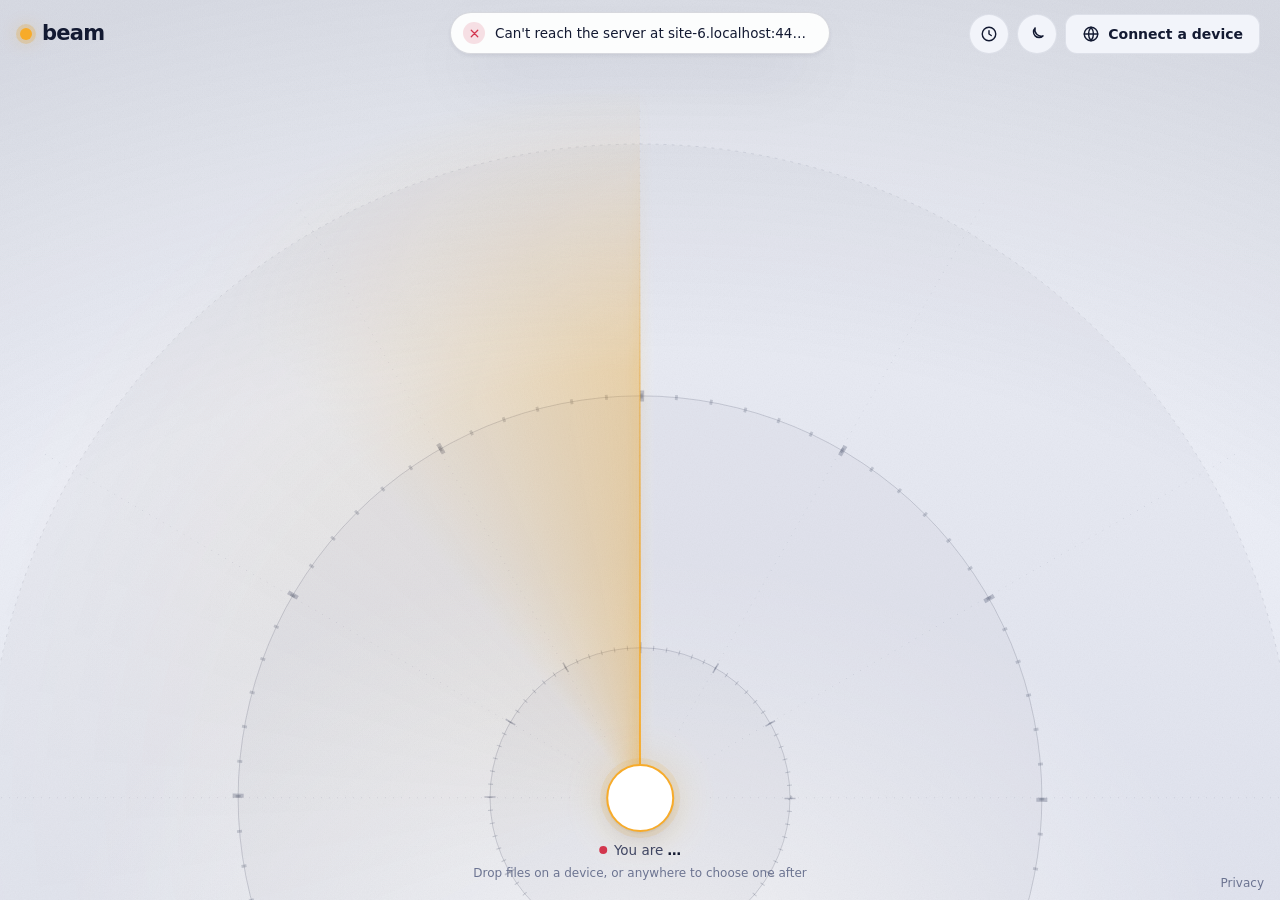
==== commit a058462d: "fix(web): valid radiogroup, page h1, drop duplicate avatar The emoji picker carried role=radiogroup " ====
--- a/web/static/index.html
+++ b/web/static/index.html
@@ -90,6 +90,7 @@
       </header>
 
       <main class="stage">
+        <h1 class="sr-only">beam: drop files between devices</h1>
         <section id="field" class="field" aria-label="Nearby devices">
           <div class="radar" aria-hidden="true">
             <svg id="rings" class="rings"></svg>
@@ -361,12 +362,7 @@
           >
         </span>
       </div>
-      <div
-        id="profEmojis"
-        class="emoji-grid"
-        role="radiogroup"
-        aria-label="Avatar"
-      ></div>
+      <div id="profEmojis" class="emoji-grid" aria-label="Avatar"></div>
       <div class="modal-actions">
         <button id="profCancel" class="btn btn-ghost" type="button">
           Cancel
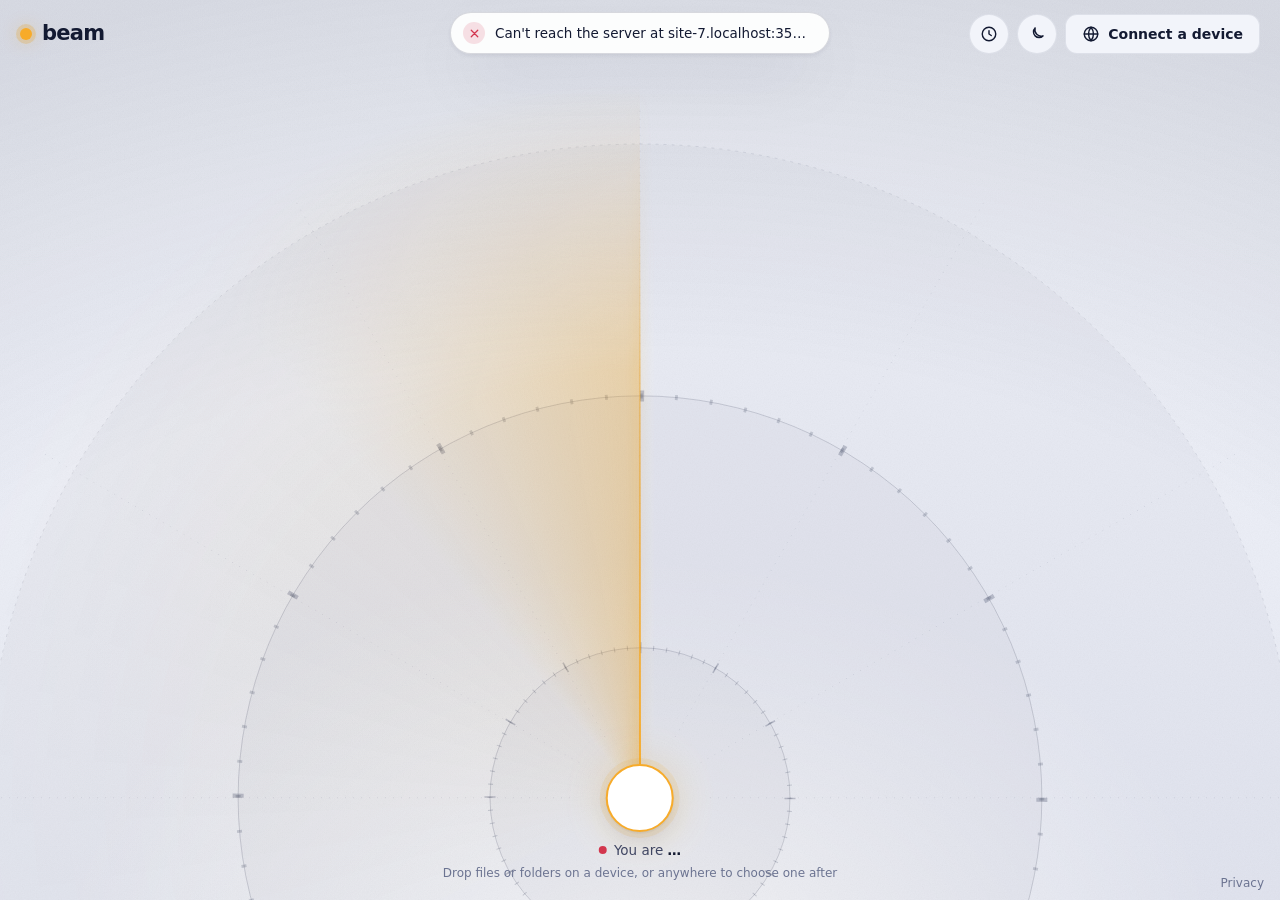
==== commit c2451551: "feat: send folders as folders A folder is sent as its files, not as an archive: each offer may carry" ====
--- a/web/static/index.html
+++ b/web/static/index.html
@@ -103,8 +103,8 @@
 
           <div id="dropHint" class="drop-hint" aria-hidden="true">
             <span
-              >Drop on a device to send now, or anywhere to pick a device
-              after</span
+              >Drop files or folders on a device to send now, or anywhere to
+              pick a device after</span
             >
           </div>
 
@@ -156,7 +156,7 @@
               >
             </p>
             <p id="selfHint" class="self-hint">
-              Drop files on a device, or anywhere to choose one after
+              Drop files or folders on a device, or anywhere to choose one after
             </p>
           </div>
         </section>
@@ -422,6 +422,7 @@
 
     <div id="toasts" class="toasts" aria-live="polite" popover="manual"></div>
     <input type="file" id="filePicker" multiple hidden />
+    <input type="file" id="folderPicker" webkitdirectory hidden />
 
     <template id="peerT">
       <div class="peer" role="listitem">
@@ -438,6 +439,11 @@
             </span>
             <span class="peer-name"></span>
             <span class="peer-sub"></span>
+          </button>
+          <button class="folder-btn" type="button">
+            <svg class="i" viewBox="0 0 24 24" aria-hidden="true">
+              <path d="M3 6h6l2 2.5h10V19H3z" />
+            </svg>
           </button>
           <button class="note-btn" type="button">
             <svg class="i" viewBox="0 0 24 24" aria-hidden="true">
--- a/web/static/style.css
+++ b/web/static/style.css
@@ -840,7 +840,8 @@
   animation: shake 400ms ease;
 }
 
-.note-btn {
+.note-btn,
+.folder-btn {
   position: absolute;
   top: 4px;
   right: 8px;
@@ -861,16 +862,27 @@
     color var(--fast),
     border-color var(--fast);
 }
-.note-btn .i {
+.folder-btn {
+  right: auto;
+  left: 8px;
+}
+.folder-btn[hidden] {
+  display: none;
+}
+.note-btn .i,
+.folder-btn .i {
   width: 15px;
   height: 15px;
 }
 .peer:hover .note-btn,
-.peer:focus-within .note-btn {
+.peer:focus-within .note-btn,
+.peer:hover .folder-btn,
+.peer:focus-within .folder-btn {
   opacity: 1;
   transform: scale(1);
 }
-.note-btn:hover {
+.note-btn:hover,
+.folder-btn:hover {
   color: var(--beam-text);
   border-color: var(--beam-40);
 }
@@ -927,7 +939,8 @@
 body.is-dragging .peer .avatar {
   animation: breathe 1.4s ease-in-out infinite;
 }
-body.is-dragging .note-btn {
+body.is-dragging .note-btn,
+body.is-dragging .folder-btn {
   display: none;
 }
 
@@ -1377,6 +1390,12 @@
   font-size: 12.5px;
   color: var(--muted);
   font-variant-numeric: tabular-nums;
+}
+.offer-more {
+  padding: 4px 14px;
+  font-size: 12.5px;
+  color: var(--muted);
+  text-align: left;
 }
 .offer-timer {
   display: flex;
@@ -1609,16 +1628,13 @@
 
 .emoji-grid {
   display: grid;
-  grid-template-columns: repeat(
-    auto-fill,
-    minmax(40px, 1fr)
-  ); /* fits whatever width is left after the scrollbar */
+  grid-template-columns: repeat(auto-fill, minmax(40px, 1fr));
   gap: 6px;
   margin-top: 16px;
   max-height: 232px;
   overflow: hidden auto;
   scrollbar-gutter: stable;
-  padding: 4px; /* the checked glow and hover scale stay inside the clip */
+  padding: 4px;
   scrollbar-width: thin;
   scrollbar-color: var(--edge-2) transparent;
 }
@@ -1852,13 +1868,18 @@
   .ring-fill {
     stroke-dasharray: 289;
   }
-  .note-btn {
+  .note-btn,
+  .folder-btn {
     opacity: 1;
     transform: none;
     top: 0;
     right: 2px;
     width: 28px;
     height: 28px;
+  }
+  .folder-btn {
+    right: auto;
+    left: 2px;
   }
   .self-hint {
     display: none;
@@ -1947,7 +1968,8 @@
 }
 
 @media (hover: none) {
-  .note-btn {
+  .note-btn,
+  .folder-btn {
     opacity: 1;
     transform: none;
   }
